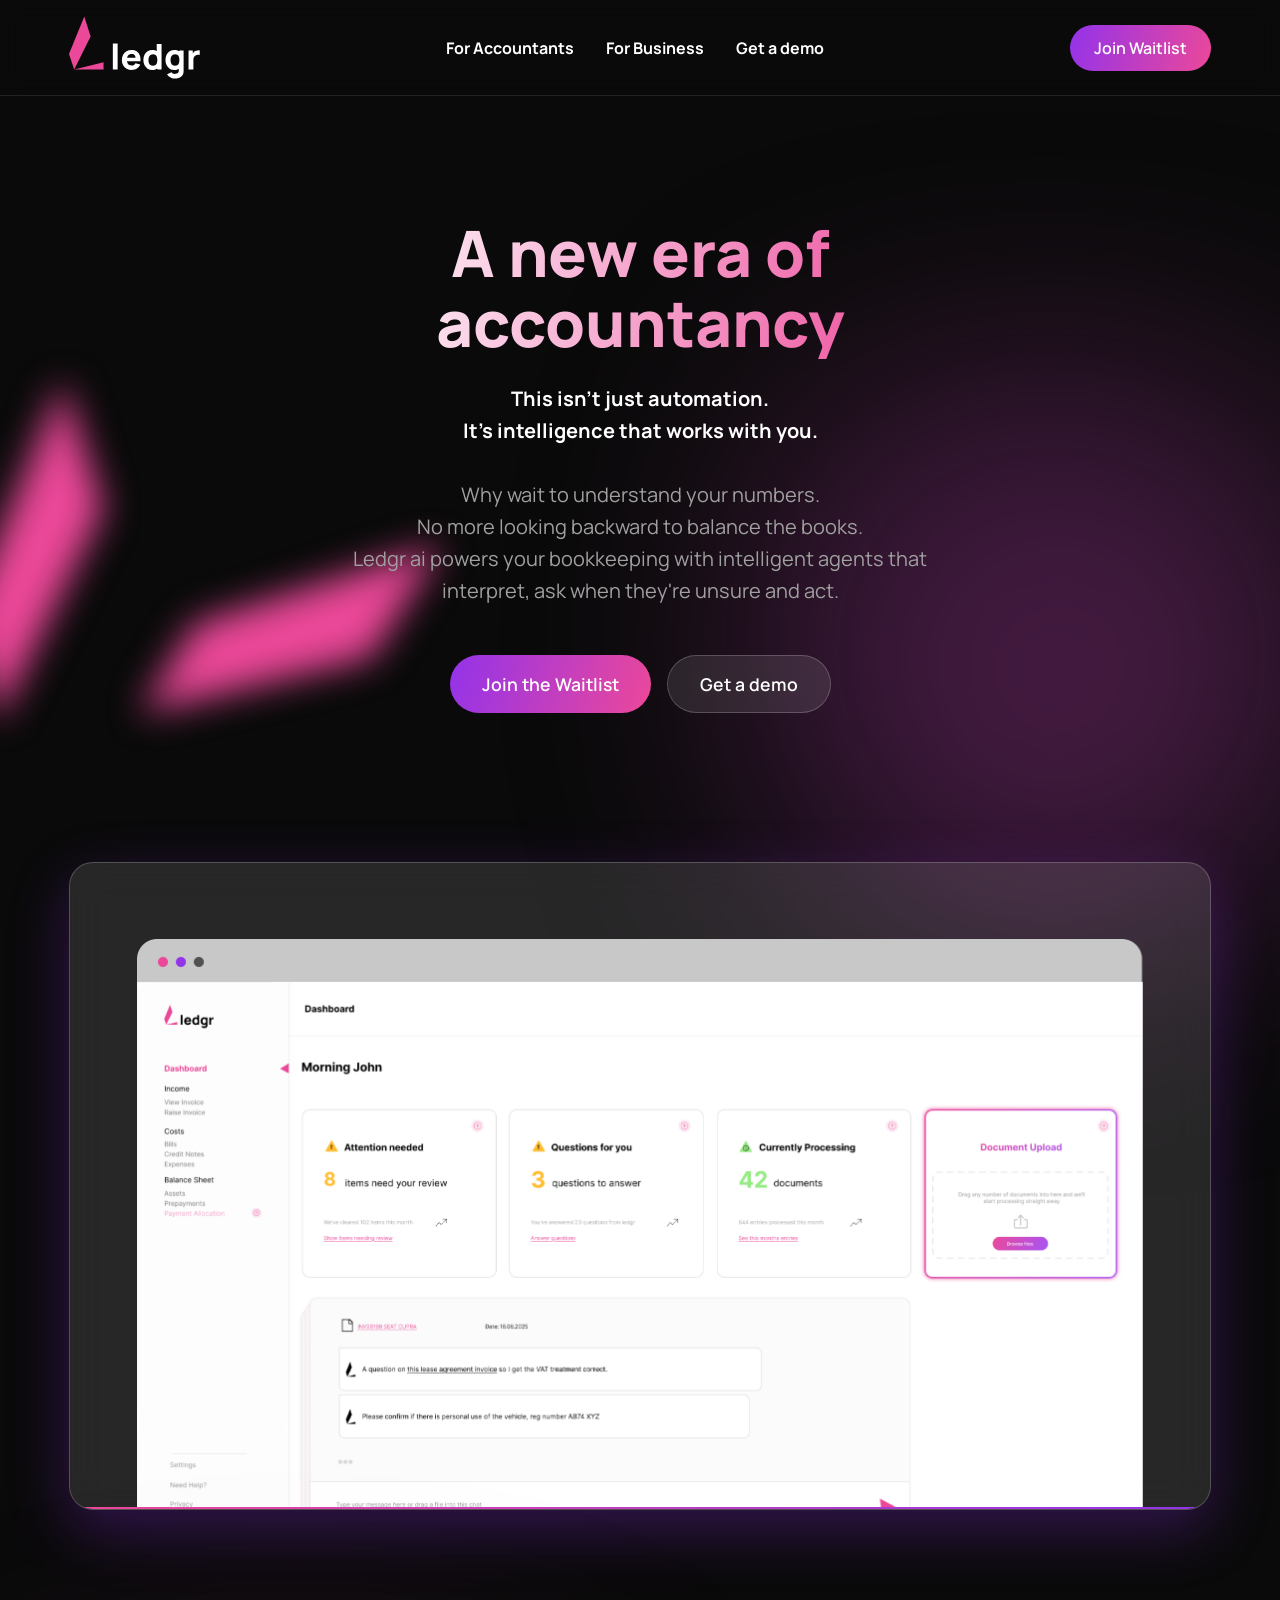
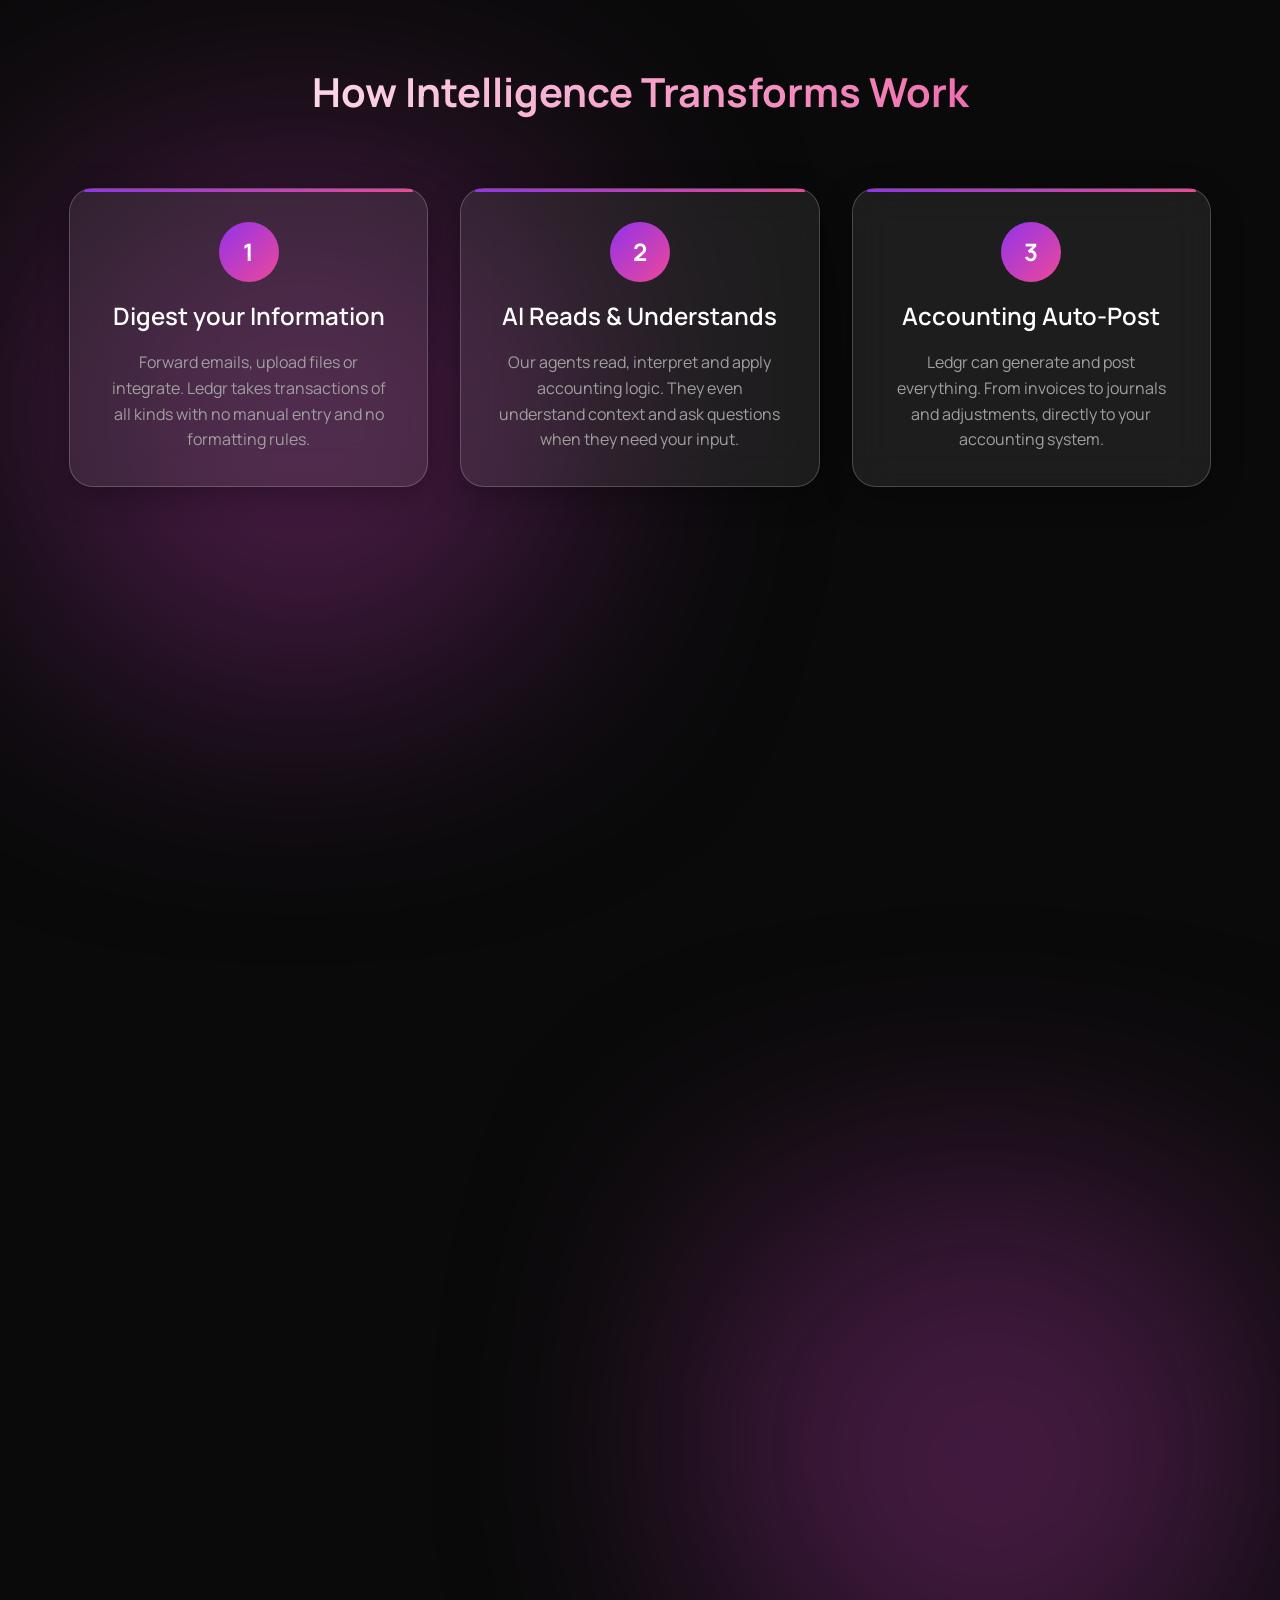
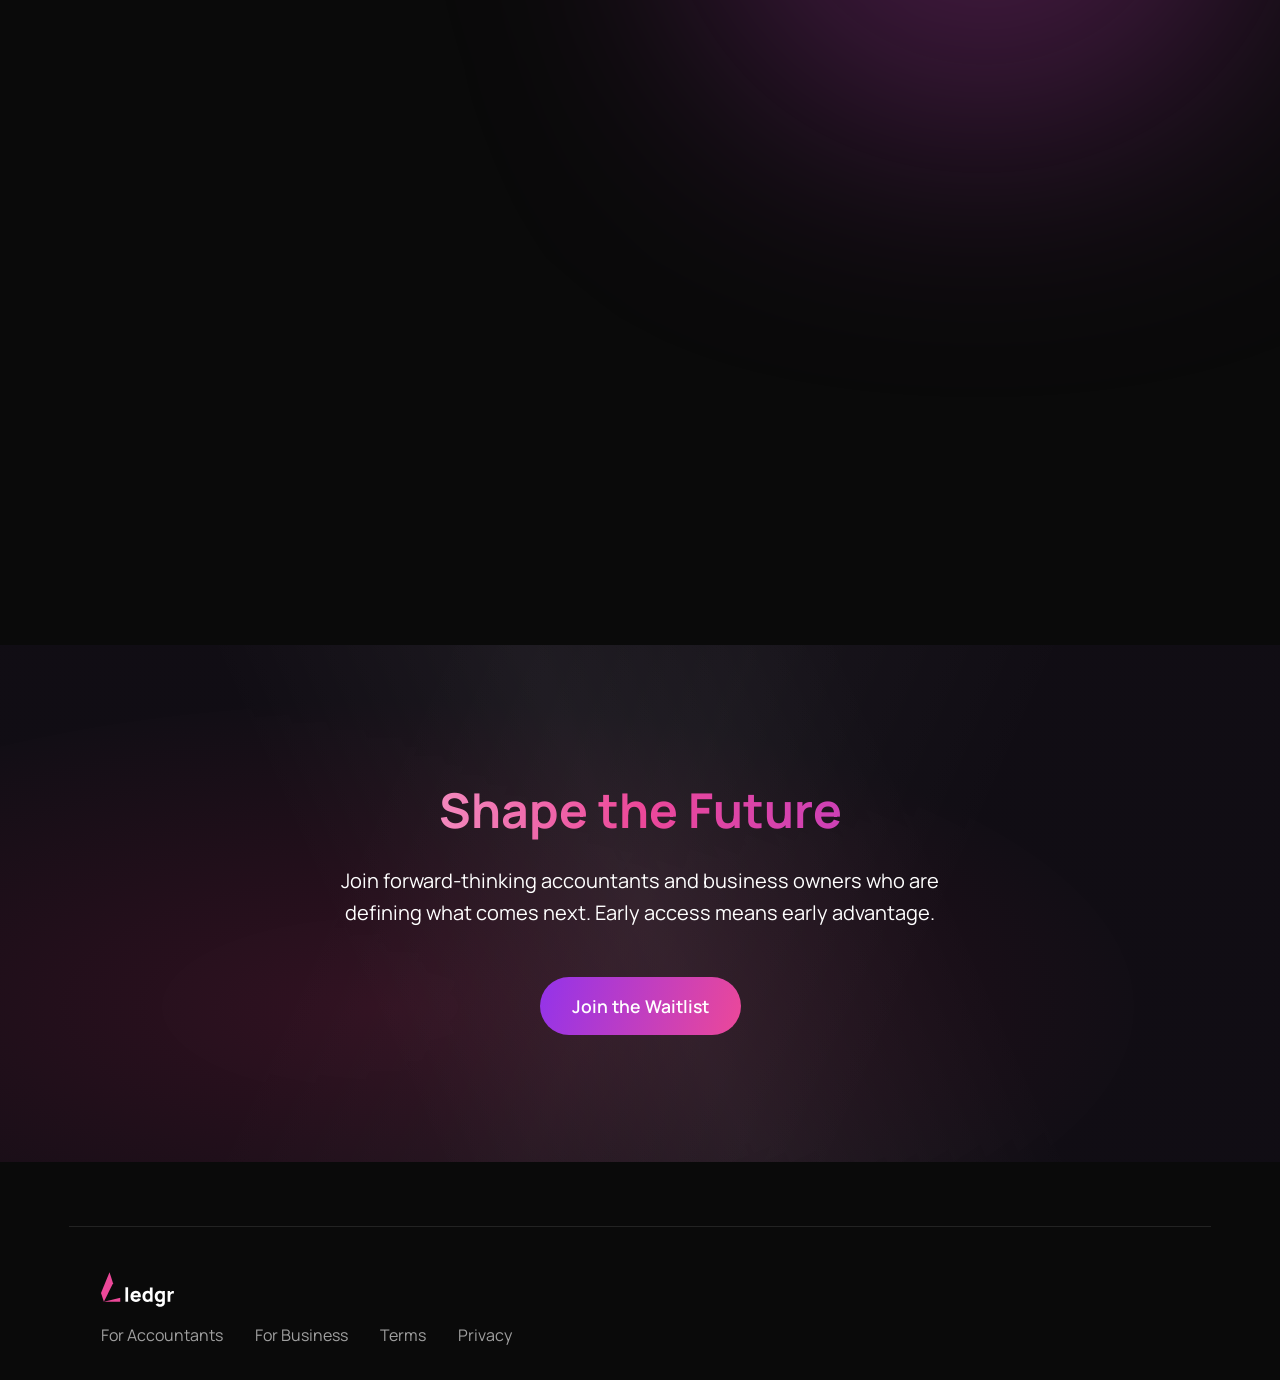
==== index.html @ b86c3c22 "Initial import of live site from /var/www/html" ====
<!DOCTYPE html>
<html lang="en-GB">
<head>
	<meta charset="utf-8">
	<meta name="viewport" content="width=device-width, initial-scale=1">
	<link rel="shortcut icon" href="./images/favicon.png" />

	<link rel="preconnect" href="https://fonts.googleapis.com">
	<link rel="preconnect" href="https://fonts.gstatic.com" crossorigin>
	<link href="https://fonts.googleapis.com/css2?family=Manrope:wght@200..800&display=swap" rel="stylesheet">
	<link rel="stylesheet" href="https://sibforms.com/forms/end-form/build/sib-styles.css">
	<link rel="stylesheet" href="./css/main.css?v=2" type="text/css" media="all" />

	<title>Ledgr - A new era of accountancy</title>
</head>
<body>

	<header id="site-header">
		<div class="container">
			<a href="/"><img src="./images/logo.svg" alt="ledgr logo" /></a>
			<nav>
				<ul>
					<li><a href="./for-accountants">For Accountants</a></li>
					<li><a href="./for-business">For Business</a></li>
					<li><a href="#get-a-demo" class="modal-link">Get a demo</a></li>
				</ul>
			</nav>
			<div class="header-right">
				<a href="#join-waiting-list" class="button modal-link"><span>Join Waitlist</span></a>
				<a href="#" class="button button-secondary toggle-nav"><span>Menu</span></a>
			</div>
		</div>
	</header>

	<div id="primary">

		<section class="page-block page-block-masthead">
			<span class="masthead-parallax-a"></span>
			<span class="masthead-parallax-b"></span>
			<div class="container">
				<article class="animate" data-animate="fadeInUp">
					<h1>A new era of accountancy</h1>
					<h2>This isn't just automation. <br/>It's intelligence that works with you.</h2>
					<p>Why wait to understand your numbers. <br/>No more looking backward to balance the books. <br/>Ledgr ai powers your bookkeeping with intelligent agents that interpret, ask when they're unsure and act.</p>
				</article>
				<div class="buttons">
					<a href="#join-waiting-list" class="button modal-link animate animated-delay-600" data-animate="fadeInUp"><span>Join the Waitlist</span></a>
					<a href="#get-a-demo" class="button button-secondary modal-link animate animated-delay-800" data-animate="fadeInUp"><span>Get a demo</span></a>
				</div>
			</div>
		</section>

		<section class="page-block page-block-video">
			<div class="container">
				<div class="video-holder">
					<img src="./images/video-demo-placholder.png" alt="Screenshot of ledgr dashboard" class="animate" data-animate="fadeInUp" />
				</div>
			</div>
		</section>

		<section class="page-block page-block-how-it-works">
			<div class="container">
				<h2 class="animate" data-animate="fadeInUp">How Intelligence Transforms Work</h2>
				<div class="how-it-works">
					<div class="how-it-works-card animate animated-delay-200" data-animate="fadeInUp">
						<span class="how-it-works-card-number">1</span>
						<h3>Digest your Information</h3>
						<p>Forward emails, upload files or integrate. Ledgr takes transactions of all kinds with no manual entry and no formatting rules.</p>
					</div>
					<div class="how-it-works-card animate animated-delay-400" data-animate="fadeInUp">
						<span class="how-it-works-card-number">2</span>
						<h3>AI Reads & Understands</h3>
						<p>Our agents read, interpret and apply accounting logic. They even understand context and ask questions when they need your input.</p>
					</div>
					<div class="how-it-works-card animate animated-delay-600" data-animate="fadeInUp">
						<span class="how-it-works-card-number">3</span>
						<h3>Accounting Auto-Post</h3>
						<p>Ledgr can generate and post everything. From invoices to journals and adjustments, directly to your accounting system.</p>
					</div>
				</div>
				<div class="buttons animate" data-animate="fadeInUp">
					<a href="#join-waiting-list" class="button modal-link"><span>Join the Waitlist</span></a>
				</div>
			</div>
		</section>

		<section class="page-block page-block-built-for">
			<div class="container">
				<h2 class="animate" data-animate="fadeInUp">Built for the Future of Finance</h2>
				<div class="built-for">
					<div class="built-for-card built-for-card-two-thirds animate animated-delay-200" data-animate="fadeInUp">
						<span class="built-for-card-icon">🧠</span>
						<h3>Intelligence On Tap</h3>
						<p>Ledgr’s specialist agents handle every step — from understanding documents and applying VAT to generating journals and posting the entries. Smart, coordinated, and always working in the background</p>
					</div>
					<div class="built-for-card built-for-card-third animate animated-delay-400" data-animate="fadeInUp">
						<span class="built-for-card-icon">⚡</span>
						<h3>Real-Time Processing</h3>
						<p>Transactions are interpreted, coded and posted within minutes, not hours or days.</p>
					</div>
					<div class="built-for-card built-for-card-third animate animated-delay-600" data-animate="fadeInUp">
						<span class="built-for-card-icon">🔒</span>
						<h3>Secure By Design</h3>
						<p>Enterprise-grade encryption, audit trails and secure infrastructure. Ledgr is built for trust.</p>
					</div>
					<div class="built-for-card built-for-card-two-thirds animate animated-delay-800" data-animate="fadeInUp">
						<span class="built-for-card-icon">🕹️</span>
						<h3>Stay In Control</h3>
						<p>Review, approve or override entries before or after they're posted. Ledgr handles the work but you make the calls. </p>
					</div>
					<div class="built-for-card built-for-card-half animate animated-delay-1000" data-animate="fadeInUp">
						<span class="built-for-card-icon">🎯</span>
						<h3>Designed to Add Value</h3>
						<p>Ledgr reduces effort, increases accuracy and scales your capacity so you can grow and deliver more without adding overhead.</p>
					</div>
					<div class="built-for-card built-for-card-half animate animated-delay-1200" data-animate="fadeInUp">
						<span class="built-for-card-icon">🚀</span>
						<h3>Scale Effortlessly</h3>
						<p>Handle 10 or 10,000. Ledgr scales with your workload so you don't have to add complexity or headcount.</p>
					</div>
				</div>
			</div>
		</section>

		<section class="page-block page-block-works-with">
			<div class="container">
				<div class="works-with-heading animate" data-animate="fadeInUp">
					<h2>Built To Work With Your Existing Tools</h2>
				</div>
				<div class="works-with">
					<img src="./images/works-with-logos/xero.png" alt="Xero" class="animate animated-delay-200" data-animate="fadeInUp" />
					<img src="./images/works-with-logos/qb.png" alt="QuickBooks" class="animate animated-delay-400" data-animate="fadeInUp" />
					<img src="./images/works-with-logos/iris.png" alt="Iris" class="animate animated-delay-600" data-animate="fadeInUp" />
					<img src="./images/works-with-logos/api.png" alt="api" class="animate animated-delay-800" data-animate="fadeInUp" />
					<img src="./images/works-with-logos/excel.png" alt="Excel" class="animate animated-delay-1000" data-animate="fadeInUp" />
				</div>
			</div>
		</section>

		<section class="page-block page-block-shape-the-future">
			<div class="container">
				<h2 class="animate" data-animate="fadeInUp">Shape the Future</h2>
				<p class="animate animated-delay-200" data-animate="fadeInUp">Join forward-thinking accountants and business owners who are defining what comes next. Early access means early advantage.</p>
				<div class="buttons animate animated-delay-400" data-animate="fadeInUp">
					<a href="#join-waiting-list" class="button modal-link"><span>Join the Waitlist</span></a>
				</div>
			</div>
		</section>

		<footer id="site-footer">
			<div class="container">
				<img src="./images/logo.svg" alt="ledgr logo" class="footer-logo" />
				<nav>
					<ul>
						<li><a href="./for-accountants">For Accountants</a></li>
						<li><a href="./for-business">For Business</a></li>
						<li><a href="./terms">Terms</a></li>
						<li><a href="./privacy">Privacy</a></li>
					</ul>
				</nav>
			</div>
		</footer>

	</div>

	<!-- Start of modal forms -->
	<div class="modal-back"></div>
	<div class="modal-window">
		<span class="modal-window-gradient"></span>
		<a href="#" class="close-modal-window-link close-modal-window">Close</a>
		<div class="modal-window-content">

			<div class="modal-form">
				<div class="modal-form-heading">
					<h5>Start your Ledgr journey today</h5>
					<p>Get your name on the list to be one of the first to try Ledgr.ai</p>
				</div>

				<div class="sib-form">
				    <div id="sib-form-container" class="sib-form-container">
				        <div
				            id="error-message"
				            class="sib-form-message-panel"
				        >
				            <div class="sib-form-message-panel__text sib-form-message-panel__text--center">
				                <svg viewBox="0 0 512 512" class="sib-icon sib-notification__icon">
				                    <path
				                        d="M256 40c118.621 0 216 96.075 216 216 0 119.291-96.61 216-216 216-119.244 0-216-96.562-216-216 0-119.203 96.602-216 216-216m0-32C119.043 8 8 119.083 8 256c0 136.997 111.043 248 248 248s248-111.003 248-248C504 119.083 392.957 8 256 8zm-11.49 120h22.979c6.823 0 12.274 5.682 11.99 12.5l-7 168c-.268 6.428-5.556 11.5-11.99 11.5h-8.979c-6.433 0-11.722-5.073-11.99-11.5l-7-168c-.283-6.818 5.167-12.5 11.99-12.5zM256 340c-15.464 0-28 12.536-28 28s12.536 28 28 28 28-12.536 28-28-12.536-28-28-28z"
				                    />
				                </svg>
				                <span class="sib-form-message-panel__inner-text"> Your data could not be saved. Please try again. </span>
				            </div>
				        </div>
				        <div></div>
				        <div
				            id="success-message"
				            class="sib-form-message-panel"
				            
				        >
				        	<div class="modal-form-success">
								<h5>Check your inbox!</h5>
								<p>Thanks for your interest in Legdr!<br/>Keep an eye on your inbox!</p>
								<div class="buttons">
									<a href="/" class="button close-modal-window-link"><span>Back to site</span></a>
								</div>
							</div>
				        	<span class="sib-form-message-panel__inner-text" style="position: absolute; left: -9999px;">
				        	</span>
				        </div>
				        <div></div>
				        <div
				            id="sib-container"
				            class="sib-container--large sib-container--vertical"
				            
				        >
				            <form
				                id="sib-form"
				                method="POST"
				                action="https://a8857b0c.sibforms.com/serve/[base64]"
				                data-type="subscription"
				            >
				                <div>
				                    <div class="sib-checkbox-group sib-form-block">
				                        <div class="form__entry entry_mcq">
				                            <div class="form__label-row">
				                                <div class="modal-form-checkboxes">
				                                    <div class="entry__choice">
				                                        <label class="checkbox__label">
				                                            <input type="checkbox" class="input_replaced" name="PROSPECT_REQUEST[]" data-value="get a demo" value="get a demo" data-required="true" />
				                                            <span class="checkbox checkbox_tick_positive"></span>
				                                            <span>Request a demo</span>
				                                        </label>
				                                    </div>
				                                    <div class="entry__choice">
				                                        <label class="checkbox__label">
				                                            <input type="checkbox" class="input_replaced" name="PROSPECT_REQUEST[]" data-value="join the waiting list" value="join the waiting list" data-required="true" />
				                                            <span class="checkbox checkbox_tick_positive"></span>
				                                            <span>Add me to the waiting list</span>
				                                        </label>
				                                    </div>
				                                </div>
				                            </div>
				                            <label
				                                class="entry__error entry__error--primary"
				                            >
				                            </label>
				                        </div>
				                    </div>
				                </div>
				                <div>
				                    <div class="modal-form-field sib-input sib-form-block">
				                        <div class="form__entry entry_block">
				                            <div class="form__label-row">
				                                <label
				                                    class="entry__label"
				                                    for="FIRSTNAME"
				                                    data-required="*"
				                                >
				                                    First name
				                                </label>
				                                <div class="entry__field"><input class="input" maxlength="200" type="text" id="FIRSTNAME" name="FIRSTNAME" autocomplete="off" placeholder="" data-required="true" required /></div>
				                            </div>
				                            <label
				                                class="entry__error entry__error--primary"
				                            >
				                            </label>
				                        </div>
				                    </div>
				                </div>
				                <div>
				                    <div class="modal-form-field sib-input sib-form-block">
				                        <div class="form__entry entry_block">
				                            <div class="form__label-row">
				                                <label
				                                    class="entry__label"
				                                    for="LASTNAME"
				                                    data-required="*"
				                                >
				                                    Last name
				                                </label>
				                                <div class="entry__field"><input class="input" maxlength="200" type="text" id="LASTNAME" name="LASTNAME" autocomplete="off" placeholder="" data-required="true" required /></div>
				                            </div>
				                            <label
				                                class="entry__error entry__error--primary"
				                            >
				                            </label>
				                        </div>
				                    </div>
				                </div>
				                <div>
				                    <div class="modal-form-field sib-input sib-form-block">
				                        <div class="form__entry entry_block">
				                            <div class="form__label-row">
				                                <label
				                                    class="entry__label"
				                                    for="COMPANY"
				                                    data-required="*"
				                                >
				                                    Company
				                                </label>
				                                <div class="entry__field"><input class="input" maxlength="200" type="text" id="COMPANY" name="COMPANY" autocomplete="off" placeholder="" data-required="true" required /></div>
				                            </div>
				                            <label
				                                class="entry__error entry__error--primary"
				                            >
				                            </label>
				                        </div>
				                    </div>
				                </div>
				                <div>
				                    <div class="modal-form-field sib-input sib-form-block">
				                        <div class="form__entry entry_block">
				                            <div class="form__label-row">
				                                <label class="entry__label" for="EMAIL" data-required="*">
				                                    Email
				                                </label>
				                                <div class="entry__field"><input class="input" type="text" id="EMAIL" name="EMAIL" autocomplete="off" placeholder="" data-required="true" required /></div>
				                            </div>
				                            <label
				                                class="entry__error entry__error--primary"
				                            >
				                            </label>
				                        </div>
				                    </div>
				                </div>
				                <div>
				                    <div class="sib-form-block">
				                        <button
				                            class="sib-form-block__button sib-form-block__button-with-loader button"
				                            form="sib-form"
				                            type="submit"
				                        >
				                            <svg class="icon clickable__icon progress-indicator__icon sib-hide-loader-icon" viewBox="0 0 512 512">
				                                <path
				                                    d="M460.116 373.846l-20.823-12.022c-5.541-3.199-7.54-10.159-4.663-15.874 30.137-59.886 28.343-131.652-5.386-189.946-33.641-58.394-94.896-95.833-161.827-99.676C261.028 55.961 256 50.751 256 44.352V20.309c0-6.904 5.808-12.337 12.703-11.982 83.556 4.306 160.163 50.864 202.11 123.677 42.063 72.696 44.079 162.316 6.031 236.832-3.14 6.148-10.75 8.461-16.728 5.01z"
				                                />
				                            </svg>
				                            Submit
				                        </button>
				                    </div>
				                </div>
				                <input type="text" name="email_address_check" value="" class="input--hidden" /> <input type="hidden" name="locale" value="en" />
				            </form>
				        </div>
				    </div>
				</div>





			

		</div>
	</div>
	<!-- End of modal forms -->

<script>
    window.REQUIRED_CODE_ERROR_MESSAGE = "Please choose a country code";
    window.LOCALE = "en";
    window.EMAIL_INVALID_MESSAGE = window.SMS_INVALID_MESSAGE = "The information provided is invalid. Please review the field format and try again.";
    window.REQUIRED_ERROR_MESSAGE = "This field cannot be left blank. ";
    window.GENERIC_INVALID_MESSAGE = "The information provided is invalid. Please review the field format and try again.";
    window.translation = { common: { selectedList: "{quantity} list selected", selectedLists: "{quantity} lists selected", selectedOption: "{quantity} selected", selectedOptions: "{quantity} selected" } };
    var AUTOHIDE = Boolean(0);
</script>
<script defer src="https://sibforms.com/forms/end-form/build/main.js"></script>


	<script type="text/javascript" src="./js/jquery.js"></script>
	<script type="text/javascript" src="./js/script.js?v=1"></script>

</body>
</html>
---- css/main.css ----
html, body, div, span, applet, object, iframe, h1, h2, h3, h4, h5, h6, p, blockquote, pre, a, abbr, acronym, address, big, cite, code, del, dfn, font, img, ins, kbd, q, s, samp, small, strike, tt, var, dl, dt, dd, ol, ul, li, fieldset, form, label, legend, table, caption, tbody, tfoot, thead, tr, th, td {
  margin: 0;
  padding: 0;
  border: 0;
  outline: 0;
  font-weight: inherit;
  font-style: inherit;
  font-size: 100%;
  font-family: inherit;
  vertical-align: baseline;
}

:focus {
  outline: 0;
}

body {
  line-height: 1;
  color: black;
  background: white;
}

ol, ul {
  list-style: none;
}

table {
  border-collapse: separate;
  border-spacing: 0;
}

caption, th, td {
  text-align: left;
  font-weight: normal;
}

blockquote:before, blockquote:after, q:before, q:after {
  content: "";
}

blockquote, q {
  quotes: "" "";
}

div, nav, header, footer, aside, section {
  display: block;
}

/* Animate.css at top, added CSS at bottom */
/*!
 * animate.css -https://daneden.github.io/animate.css/
 * Version - 3.7.2
 * Licensed under the MIT license - http://opensource.org/licenses/MIT
 *
 * Copyright (c) 2019 Daniel Eden
 */
/*!
 * animate.css -http://daneden.me/animate
 * Version - 3.6.0
 * Licensed under the MIT license - http://opensource.org/licenses/MIT
 *
 * Copyright (c) 2018 Daniel Eden
 */
.animated {
  -webkit-animation-duration: 1.5s;
  animation-duration: 1.5s;
  -webkit-animation-fill-mode: both;
  animation-fill-mode: both;
}

.animated.infinite {
  -webkit-animation-iteration-count: infinite;
  animation-iteration-count: infinite;
}

@-webkit-keyframes bounce {
  from, 20%, 53%, 80%, to {
    -webkit-animation-timing-function: cubic-bezier(0.215, 0.61, 0.355, 1);
    animation-timing-function: cubic-bezier(0.215, 0.61, 0.355, 1);
    -webkit-transform: translate3d(0, 0, 0);
    transform: translate3d(0, 0, 0);
  }
  40%, 43% {
    -webkit-animation-timing-function: cubic-bezier(0.755, 0.05, 0.855, 0.06);
    animation-timing-function: cubic-bezier(0.755, 0.05, 0.855, 0.06);
    -webkit-transform: translate3d(0, -30px, 0);
    transform: translate3d(0, -30px, 0);
  }
  70% {
    -webkit-animation-timing-function: cubic-bezier(0.755, 0.05, 0.855, 0.06);
    animation-timing-function: cubic-bezier(0.755, 0.05, 0.855, 0.06);
    -webkit-transform: translate3d(0, -15px, 0);
    transform: translate3d(0, -15px, 0);
  }
  90% {
    -webkit-transform: translate3d(0, -4px, 0);
    transform: translate3d(0, -4px, 0);
  }
}
@keyframes bounce {
  from, 20%, 53%, 80%, to {
    -webkit-animation-timing-function: cubic-bezier(0.215, 0.61, 0.355, 1);
    animation-timing-function: cubic-bezier(0.215, 0.61, 0.355, 1);
    -webkit-transform: translate3d(0, 0, 0);
    transform: translate3d(0, 0, 0);
  }
  40%, 43% {
    -webkit-animation-timing-function: cubic-bezier(0.755, 0.05, 0.855, 0.06);
    animation-timing-function: cubic-bezier(0.755, 0.05, 0.855, 0.06);
    -webkit-transform: translate3d(0, -30px, 0);
    transform: translate3d(0, -30px, 0);
  }
  70% {
    -webkit-animation-timing-function: cubic-bezier(0.755, 0.05, 0.855, 0.06);
    animation-timing-function: cubic-bezier(0.755, 0.05, 0.855, 0.06);
    -webkit-transform: translate3d(0, -15px, 0);
    transform: translate3d(0, -15px, 0);
  }
  90% {
    -webkit-transform: translate3d(0, -4px, 0);
    transform: translate3d(0, -4px, 0);
  }
}
.bounce {
  -webkit-animation-name: bounce;
  animation-name: bounce;
  -webkit-transform-origin: center bottom;
  transform-origin: center bottom;
}

@-webkit-keyframes flash {
  from, 50%, to {
    opacity: 1;
  }
  25%, 75% {
    opacity: 0;
  }
}
@keyframes flash {
  from, 50%, to {
    opacity: 1;
  }
  25%, 75% {
    opacity: 0;
  }
}
.flash {
  -webkit-animation-name: flash;
  animation-name: flash;
}

/* originally authored by Nick Pettit - https://github.com/nickpettit/glide */
@-webkit-keyframes pulse {
  from {
    -webkit-transform: scale3d(1, 1, 1);
    transform: scale3d(1, 1, 1);
  }
  50% {
    -webkit-transform: scale3d(1.05, 1.05, 1.05);
    transform: scale3d(1.05, 1.05, 1.05);
  }
  to {
    -webkit-transform: scale3d(1, 1, 1);
    transform: scale3d(1, 1, 1);
  }
}
@keyframes pulse {
  from {
    -webkit-transform: scale3d(1, 1, 1);
    transform: scale3d(1, 1, 1);
  }
  50% {
    -webkit-transform: scale3d(1.05, 1.05, 1.05);
    transform: scale3d(1.05, 1.05, 1.05);
  }
  to {
    -webkit-transform: scale3d(1, 1, 1);
    transform: scale3d(1, 1, 1);
  }
}
.pulse {
  -webkit-animation-name: pulse;
  animation-name: pulse;
}

@-webkit-keyframes rubberBand {
  from {
    -webkit-transform: scale3d(1, 1, 1);
    transform: scale3d(1, 1, 1);
  }
  30% {
    -webkit-transform: scale3d(1.25, 0.75, 1);
    transform: scale3d(1.25, 0.75, 1);
  }
  40% {
    -webkit-transform: scale3d(0.75, 1.25, 1);
    transform: scale3d(0.75, 1.25, 1);
  }
  50% {
    -webkit-transform: scale3d(1.15, 0.85, 1);
    transform: scale3d(1.15, 0.85, 1);
  }
  65% {
    -webkit-transform: scale3d(0.95, 1.05, 1);
    transform: scale3d(0.95, 1.05, 1);
  }
  75% {
    -webkit-transform: scale3d(1.05, 0.95, 1);
    transform: scale3d(1.05, 0.95, 1);
  }
  to {
    -webkit-transform: scale3d(1, 1, 1);
    transform: scale3d(1, 1, 1);
  }
}
@keyframes rubberBand {
  from {
    -webkit-transform: scale3d(1, 1, 1);
    transform: scale3d(1, 1, 1);
  }
  30% {
    -webkit-transform: scale3d(1.25, 0.75, 1);
    transform: scale3d(1.25, 0.75, 1);
  }
  40% {
    -webkit-transform: scale3d(0.75, 1.25, 1);
    transform: scale3d(0.75, 1.25, 1);
  }
  50% {
    -webkit-transform: scale3d(1.15, 0.85, 1);
    transform: scale3d(1.15, 0.85, 1);
  }
  65% {
    -webkit-transform: scale3d(0.95, 1.05, 1);
    transform: scale3d(0.95, 1.05, 1);
  }
  75% {
    -webkit-transform: scale3d(1.05, 0.95, 1);
    transform: scale3d(1.05, 0.95, 1);
  }
  to {
    -webkit-transform: scale3d(1, 1, 1);
    transform: scale3d(1, 1, 1);
  }
}
.rubberBand {
  -webkit-animation-name: rubberBand;
  animation-name: rubberBand;
}

@-webkit-keyframes shake {
  from, to {
    -webkit-transform: translate3d(0, 0, 0);
    transform: translate3d(0, 0, 0);
  }
  10%, 30%, 50%, 70%, 90% {
    -webkit-transform: translate3d(-10px, 0, 0);
    transform: translate3d(-10px, 0, 0);
  }
  20%, 40%, 60%, 80% {
    -webkit-transform: translate3d(10px, 0, 0);
    transform: translate3d(10px, 0, 0);
  }
}
@keyframes shake {
  from, to {
    -webkit-transform: translate3d(0, 0, 0);
    transform: translate3d(0, 0, 0);
  }
  10%, 30%, 50%, 70%, 90% {
    -webkit-transform: translate3d(-10px, 0, 0);
    transform: translate3d(-10px, 0, 0);
  }
  20%, 40%, 60%, 80% {
    -webkit-transform: translate3d(10px, 0, 0);
    transform: translate3d(10px, 0, 0);
  }
}
.shake {
  -webkit-animation-name: shake;
  animation-name: shake;
}

@-webkit-keyframes headShake {
  0% {
    -webkit-transform: translateX(0);
    transform: translateX(0);
  }
  6.5% {
    -webkit-transform: translateX(-6px) rotateY(-9deg);
    transform: translateX(-6px) rotateY(-9deg);
  }
  18.5% {
    -webkit-transform: translateX(5px) rotateY(7deg);
    transform: translateX(5px) rotateY(7deg);
  }
  31.5% {
    -webkit-transform: translateX(-3px) rotateY(-5deg);
    transform: translateX(-3px) rotateY(-5deg);
  }
  43.5% {
    -webkit-transform: translateX(2px) rotateY(3deg);
    transform: translateX(2px) rotateY(3deg);
  }
  50% {
    -webkit-transform: translateX(0);
    transform: translateX(0);
  }
}
@keyframes headShake {
  0% {
    -webkit-transform: translateX(0);
    transform: translateX(0);
  }
  6.5% {
    -webkit-transform: translateX(-6px) rotateY(-9deg);
    transform: translateX(-6px) rotateY(-9deg);
  }
  18.5% {
    -webkit-transform: translateX(5px) rotateY(7deg);
    transform: translateX(5px) rotateY(7deg);
  }
  31.5% {
    -webkit-transform: translateX(-3px) rotateY(-5deg);
    transform: translateX(-3px) rotateY(-5deg);
  }
  43.5% {
    -webkit-transform: translateX(2px) rotateY(3deg);
    transform: translateX(2px) rotateY(3deg);
  }
  50% {
    -webkit-transform: translateX(0);
    transform: translateX(0);
  }
}
.headShake {
  -webkit-animation-timing-function: ease-in-out;
  animation-timing-function: ease-in-out;
  -webkit-animation-name: headShake;
  animation-name: headShake;
}

@-webkit-keyframes swing {
  20% {
    -webkit-transform: rotate3d(0, 0, 1, 15deg);
    transform: rotate3d(0, 0, 1, 15deg);
  }
  40% {
    -webkit-transform: rotate3d(0, 0, 1, -10deg);
    transform: rotate3d(0, 0, 1, -10deg);
  }
  60% {
    -webkit-transform: rotate3d(0, 0, 1, 5deg);
    transform: rotate3d(0, 0, 1, 5deg);
  }
  80% {
    -webkit-transform: rotate3d(0, 0, 1, -5deg);
    transform: rotate3d(0, 0, 1, -5deg);
  }
  to {
    -webkit-transform: rotate3d(0, 0, 1, 0deg);
    transform: rotate3d(0, 0, 1, 0deg);
  }
}
@keyframes swing {
  20% {
    -webkit-transform: rotate3d(0, 0, 1, 15deg);
    transform: rotate3d(0, 0, 1, 15deg);
  }
  40% {
    -webkit-transform: rotate3d(0, 0, 1, -10deg);
    transform: rotate3d(0, 0, 1, -10deg);
  }
  60% {
    -webkit-transform: rotate3d(0, 0, 1, 5deg);
    transform: rotate3d(0, 0, 1, 5deg);
  }
  80% {
    -webkit-transform: rotate3d(0, 0, 1, -5deg);
    transform: rotate3d(0, 0, 1, -5deg);
  }
  to {
    -webkit-transform: rotate3d(0, 0, 1, 0deg);
    transform: rotate3d(0, 0, 1, 0deg);
  }
}
.swing {
  -webkit-transform-origin: top center;
  transform-origin: top center;
  -webkit-animation-name: swing;
  animation-name: swing;
}

@-webkit-keyframes tada {
  from {
    -webkit-transform: scale3d(1, 1, 1);
    transform: scale3d(1, 1, 1);
  }
  10%, 20% {
    -webkit-transform: scale3d(0.9, 0.9, 0.9) rotate3d(0, 0, 1, -3deg);
    transform: scale3d(0.9, 0.9, 0.9) rotate3d(0, 0, 1, -3deg);
  }
  30%, 50%, 70%, 90% {
    -webkit-transform: scale3d(1.1, 1.1, 1.1) rotate3d(0, 0, 1, 3deg);
    transform: scale3d(1.1, 1.1, 1.1) rotate3d(0, 0, 1, 3deg);
  }
  40%, 60%, 80% {
    -webkit-transform: scale3d(1.1, 1.1, 1.1) rotate3d(0, 0, 1, -3deg);
    transform: scale3d(1.1, 1.1, 1.1) rotate3d(0, 0, 1, -3deg);
  }
  to {
    -webkit-transform: scale3d(1, 1, 1);
    transform: scale3d(1, 1, 1);
  }
}
@keyframes tada {
  from {
    -webkit-transform: scale3d(1, 1, 1);
    transform: scale3d(1, 1, 1);
  }
  10%, 20% {
    -webkit-transform: scale3d(0.9, 0.9, 0.9) rotate3d(0, 0, 1, -3deg);
    transform: scale3d(0.9, 0.9, 0.9) rotate3d(0, 0, 1, -3deg);
  }
  30%, 50%, 70%, 90% {
    -webkit-transform: scale3d(1.1, 1.1, 1.1) rotate3d(0, 0, 1, 3deg);
    transform: scale3d(1.1, 1.1, 1.1) rotate3d(0, 0, 1, 3deg);
  }
  40%, 60%, 80% {
    -webkit-transform: scale3d(1.1, 1.1, 1.1) rotate3d(0, 0, 1, -3deg);
    transform: scale3d(1.1, 1.1, 1.1) rotate3d(0, 0, 1, -3deg);
  }
  to {
    -webkit-transform: scale3d(1, 1, 1);
    transform: scale3d(1, 1, 1);
  }
}
.tada {
  -webkit-animation-name: tada;
  animation-name: tada;
}

/* originally authored by Nick Pettit - https://github.com/nickpettit/glide */
@-webkit-keyframes wobble {
  from {
    -webkit-transform: translate3d(0, 0, 0);
    transform: translate3d(0, 0, 0);
  }
  15% {
    -webkit-transform: translate3d(-25%, 0, 0) rotate3d(0, 0, 1, -5deg);
    transform: translate3d(-25%, 0, 0) rotate3d(0, 0, 1, -5deg);
  }
  30% {
    -webkit-transform: translate3d(20%, 0, 0) rotate3d(0, 0, 1, 3deg);
    transform: translate3d(20%, 0, 0) rotate3d(0, 0, 1, 3deg);
  }
  45% {
    -webkit-transform: translate3d(-15%, 0, 0) rotate3d(0, 0, 1, -3deg);
    transform: translate3d(-15%, 0, 0) rotate3d(0, 0, 1, -3deg);
  }
  60% {
    -webkit-transform: translate3d(10%, 0, 0) rotate3d(0, 0, 1, 2deg);
    transform: translate3d(10%, 0, 0) rotate3d(0, 0, 1, 2deg);
  }
  75% {
    -webkit-transform: translate3d(-5%, 0, 0) rotate3d(0, 0, 1, -1deg);
    transform: translate3d(-5%, 0, 0) rotate3d(0, 0, 1, -1deg);
  }
  to {
    -webkit-transform: translate3d(0, 0, 0);
    transform: translate3d(0, 0, 0);
  }
}
@keyframes wobble {
  from {
    -webkit-transform: translate3d(0, 0, 0);
    transform: translate3d(0, 0, 0);
  }
  15% {
    -webkit-transform: translate3d(-25%, 0, 0) rotate3d(0, 0, 1, -5deg);
    transform: translate3d(-25%, 0, 0) rotate3d(0, 0, 1, -5deg);
  }
  30% {
    -webkit-transform: translate3d(20%, 0, 0) rotate3d(0, 0, 1, 3deg);
    transform: translate3d(20%, 0, 0) rotate3d(0, 0, 1, 3deg);
  }
  45% {
    -webkit-transform: translate3d(-15%, 0, 0) rotate3d(0, 0, 1, -3deg);
    transform: translate3d(-15%, 0, 0) rotate3d(0, 0, 1, -3deg);
  }
  60% {
    -webkit-transform: translate3d(10%, 0, 0) rotate3d(0, 0, 1, 2deg);
    transform: translate3d(10%, 0, 0) rotate3d(0, 0, 1, 2deg);
  }
  75% {
    -webkit-transform: translate3d(-5%, 0, 0) rotate3d(0, 0, 1, -1deg);
    transform: translate3d(-5%, 0, 0) rotate3d(0, 0, 1, -1deg);
  }
  to {
    -webkit-transform: translate3d(0, 0, 0);
    transform: translate3d(0, 0, 0);
  }
}
.wobble {
  -webkit-animation-name: wobble;
  animation-name: wobble;
}

@-webkit-keyframes jello {
  from, 11.1%, to {
    -webkit-transform: translate3d(0, 0, 0);
    transform: translate3d(0, 0, 0);
  }
  22.2% {
    -webkit-transform: skewX(-12.5deg) skewY(-12.5deg);
    transform: skewX(-12.5deg) skewY(-12.5deg);
  }
  33.3% {
    -webkit-transform: skewX(6.25deg) skewY(6.25deg);
    transform: skewX(6.25deg) skewY(6.25deg);
  }
  44.4% {
    -webkit-transform: skewX(-3.125deg) skewY(-3.125deg);
    transform: skewX(-3.125deg) skewY(-3.125deg);
  }
  55.5% {
    -webkit-transform: skewX(1.5625deg) skewY(1.5625deg);
    transform: skewX(1.5625deg) skewY(1.5625deg);
  }
  66.6% {
    -webkit-transform: skewX(-0.78125deg) skewY(-0.78125deg);
    transform: skewX(-0.78125deg) skewY(-0.78125deg);
  }
  77.7% {
    -webkit-transform: skewX(0.390625deg) skewY(0.390625deg);
    transform: skewX(0.390625deg) skewY(0.390625deg);
  }
  88.8% {
    -webkit-transform: skewX(-0.1953125deg) skewY(-0.1953125deg);
    transform: skewX(-0.1953125deg) skewY(-0.1953125deg);
  }
}
@keyframes jello {
  from, 11.1%, to {
    -webkit-transform: translate3d(0, 0, 0);
    transform: translate3d(0, 0, 0);
  }
  22.2% {
    -webkit-transform: skewX(-12.5deg) skewY(-12.5deg);
    transform: skewX(-12.5deg) skewY(-12.5deg);
  }
  33.3% {
    -webkit-transform: skewX(6.25deg) skewY(6.25deg);
    transform: skewX(6.25deg) skewY(6.25deg);
  }
  44.4% {
    -webkit-transform: skewX(-3.125deg) skewY(-3.125deg);
    transform: skewX(-3.125deg) skewY(-3.125deg);
  }
  55.5% {
    -webkit-transform: skewX(1.5625deg) skewY(1.5625deg);
    transform: skewX(1.5625deg) skewY(1.5625deg);
  }
  66.6% {
    -webkit-transform: skewX(-0.78125deg) skewY(-0.78125deg);
    transform: skewX(-0.78125deg) skewY(-0.78125deg);
  }
  77.7% {
    -webkit-transform: skewX(0.390625deg) skewY(0.390625deg);
    transform: skewX(0.390625deg) skewY(0.390625deg);
  }
  88.8% {
    -webkit-transform: skewX(-0.1953125deg) skewY(-0.1953125deg);
    transform: skewX(-0.1953125deg) skewY(-0.1953125deg);
  }
}
.jello {
  -webkit-animation-name: jello;
  animation-name: jello;
  -webkit-transform-origin: center;
  transform-origin: center;
}

@-webkit-keyframes bounceIn {
  from, 20%, 40%, 60%, 80%, to {
    -webkit-animation-timing-function: cubic-bezier(0.215, 0.61, 0.355, 1);
    animation-timing-function: cubic-bezier(0.215, 0.61, 0.355, 1);
  }
  0% {
    opacity: 0;
    -webkit-transform: scale3d(0.3, 0.3, 0.3);
    transform: scale3d(0.3, 0.3, 0.3);
  }
  20% {
    -webkit-transform: scale3d(1.1, 1.1, 1.1);
    transform: scale3d(1.1, 1.1, 1.1);
  }
  40% {
    -webkit-transform: scale3d(0.9, 0.9, 0.9);
    transform: scale3d(0.9, 0.9, 0.9);
  }
  60% {
    opacity: 1;
    -webkit-transform: scale3d(1.03, 1.03, 1.03);
    transform: scale3d(1.03, 1.03, 1.03);
  }
  80% {
    -webkit-transform: scale3d(0.97, 0.97, 0.97);
    transform: scale3d(0.97, 0.97, 0.97);
  }
  to {
    opacity: 1;
    -webkit-transform: scale3d(1, 1, 1);
    transform: scale3d(1, 1, 1);
  }
}
@keyframes bounceIn {
  from, 20%, 40%, 60%, 80%, to {
    -webkit-animation-timing-function: cubic-bezier(0.215, 0.61, 0.355, 1);
    animation-timing-function: cubic-bezier(0.215, 0.61, 0.355, 1);
  }
  0% {
    opacity: 0;
    -webkit-transform: scale3d(0.3, 0.3, 0.3);
    transform: scale3d(0.3, 0.3, 0.3);
  }
  20% {
    -webkit-transform: scale3d(1.1, 1.1, 1.1);
    transform: scale3d(1.1, 1.1, 1.1);
  }
  40% {
    -webkit-transform: scale3d(0.9, 0.9, 0.9);
    transform: scale3d(0.9, 0.9, 0.9);
  }
  60% {
    opacity: 1;
    -webkit-transform: scale3d(1.03, 1.03, 1.03);
    transform: scale3d(1.03, 1.03, 1.03);
  }
  80% {
    -webkit-transform: scale3d(0.97, 0.97, 0.97);
    transform: scale3d(0.97, 0.97, 0.97);
  }
  to {
    opacity: 1;
    -webkit-transform: scale3d(1, 1, 1);
    transform: scale3d(1, 1, 1);
  }
}
.bounceIn {
  -webkit-animation-duration: 0.75s;
  animation-duration: 0.75s;
  -webkit-animation-name: bounceIn;
  animation-name: bounceIn;
}

@-webkit-keyframes bounceInDown {
  from, 60%, 75%, 90%, to {
    -webkit-animation-timing-function: cubic-bezier(0.215, 0.61, 0.355, 1);
    animation-timing-function: cubic-bezier(0.215, 0.61, 0.355, 1);
  }
  0% {
    opacity: 0;
    -webkit-transform: translate3d(0, -3000px, 0);
    transform: translate3d(0, -3000px, 0);
  }
  60% {
    opacity: 1;
    -webkit-transform: translate3d(0, 25px, 0);
    transform: translate3d(0, 25px, 0);
  }
  75% {
    -webkit-transform: translate3d(0, -10px, 0);
    transform: translate3d(0, -10px, 0);
  }
  90% {
    -webkit-transform: translate3d(0, 5px, 0);
    transform: translate3d(0, 5px, 0);
  }
  to {
    -webkit-transform: translate3d(0, 0, 0);
    transform: translate3d(0, 0, 0);
  }
}
@keyframes bounceInDown {
  from, 60%, 75%, 90%, to {
    -webkit-animation-timing-function: cubic-bezier(0.215, 0.61, 0.355, 1);
    animation-timing-function: cubic-bezier(0.215, 0.61, 0.355, 1);
  }
  0% {
    opacity: 0;
    -webkit-transform: translate3d(0, -3000px, 0);
    transform: translate3d(0, -3000px, 0);
  }
  60% {
    opacity: 1;
    -webkit-transform: translate3d(0, 25px, 0);
    transform: translate3d(0, 25px, 0);
  }
  75% {
    -webkit-transform: translate3d(0, -10px, 0);
    transform: translate3d(0, -10px, 0);
  }
  90% {
    -webkit-transform: translate3d(0, 5px, 0);
    transform: translate3d(0, 5px, 0);
  }
  to {
    -webkit-transform: translate3d(0, 0, 0);
    transform: translate3d(0, 0, 0);
  }
}
.bounceInDown {
  -webkit-animation-name: bounceInDown;
  animation-name: bounceInDown;
}

@-webkit-keyframes bounceInLeft {
  from, 60%, 75%, 90%, to {
    -webkit-animation-timing-function: cubic-bezier(0.215, 0.61, 0.355, 1);
    animation-timing-function: cubic-bezier(0.215, 0.61, 0.355, 1);
  }
  0% {
    opacity: 0;
    -webkit-transform: translate3d(-3000px, 0, 0);
    transform: translate3d(-3000px, 0, 0);
  }
  60% {
    opacity: 1;
    -webkit-transform: translate3d(25px, 0, 0);
    transform: translate3d(25px, 0, 0);
  }
  75% {
    -webkit-transform: translate3d(-10px, 0, 0);
    transform: translate3d(-10px, 0, 0);
  }
  90% {
    -webkit-transform: translate3d(5px, 0, 0);
    transform: translate3d(5px, 0, 0);
  }
  to {
    -webkit-transform: translate3d(0, 0, 0);
    transform: translate3d(0, 0, 0);
  }
}
@keyframes bounceInLeft {
  from, 60%, 75%, 90%, to {
    -webkit-animation-timing-function: cubic-bezier(0.215, 0.61, 0.355, 1);
    animation-timing-function: cubic-bezier(0.215, 0.61, 0.355, 1);
  }
  0% {
    opacity: 0;
    -webkit-transform: translate3d(-3000px, 0, 0);
    transform: translate3d(-3000px, 0, 0);
  }
  60% {
    opacity: 1;
    -webkit-transform: translate3d(25px, 0, 0);
    transform: translate3d(25px, 0, 0);
  }
  75% {
    -webkit-transform: translate3d(-10px, 0, 0);
    transform: translate3d(-10px, 0, 0);
  }
  90% {
    -webkit-transform: translate3d(5px, 0, 0);
    transform: translate3d(5px, 0, 0);
  }
  to {
    -webkit-transform: translate3d(0, 0, 0);
    transform: translate3d(0, 0, 0);
  }
}
.bounceInLeft {
  -webkit-animation-name: bounceInLeft;
  animation-name: bounceInLeft;
}

@-webkit-keyframes bounceInRight {
  from, 60%, 75%, 90%, to {
    -webkit-animation-timing-function: cubic-bezier(0.215, 0.61, 0.355, 1);
    animation-timing-function: cubic-bezier(0.215, 0.61, 0.355, 1);
  }
  from {
    opacity: 0;
    -webkit-transform: translate3d(3000px, 0, 0);
    transform: translate3d(3000px, 0, 0);
  }
  60% {
    opacity: 1;
    -webkit-transform: translate3d(-25px, 0, 0);
    transform: translate3d(-25px, 0, 0);
  }
  75% {
    -webkit-transform: translate3d(10px, 0, 0);
    transform: translate3d(10px, 0, 0);
  }
  90% {
    -webkit-transform: translate3d(-5px, 0, 0);
    transform: translate3d(-5px, 0, 0);
  }
  to {
    -webkit-transform: translate3d(0, 0, 0);
    transform: translate3d(0, 0, 0);
  }
}
@keyframes bounceInRight {
  from, 60%, 75%, 90%, to {
    -webkit-animation-timing-function: cubic-bezier(0.215, 0.61, 0.355, 1);
    animation-timing-function: cubic-bezier(0.215, 0.61, 0.355, 1);
  }
  from {
    opacity: 0;
    -webkit-transform: translate3d(3000px, 0, 0);
    transform: translate3d(3000px, 0, 0);
  }
  60% {
    opacity: 1;
    -webkit-transform: translate3d(-25px, 0, 0);
    transform: translate3d(-25px, 0, 0);
  }
  75% {
    -webkit-transform: translate3d(10px, 0, 0);
    transform: translate3d(10px, 0, 0);
  }
  90% {
    -webkit-transform: translate3d(-5px, 0, 0);
    transform: translate3d(-5px, 0, 0);
  }
  to {
    -webkit-transform: translate3d(0, 0, 0);
    transform: translate3d(0, 0, 0);
  }
}
.bounceInRight {
  -webkit-animation-name: bounceInRight;
  animation-name: bounceInRight;
}

@-webkit-keyframes bounceInUp {
  from, 60%, 75%, 90%, to {
    -webkit-animation-timing-function: cubic-bezier(0.215, 0.61, 0.355, 1);
    animation-timing-function: cubic-bezier(0.215, 0.61, 0.355, 1);
  }
  from {
    opacity: 0;
    -webkit-transform: translate3d(0, 3000px, 0);
    transform: translate3d(0, 3000px, 0);
  }
  60% {
    opacity: 1;
    -webkit-transform: translate3d(0, -20px, 0);
    transform: translate3d(0, -20px, 0);
  }
  75% {
    -webkit-transform: translate3d(0, 10px, 0);
    transform: translate3d(0, 10px, 0);
  }
  90% {
    -webkit-transform: translate3d(0, -5px, 0);
    transform: translate3d(0, -5px, 0);
  }
  to {
    -webkit-transform: translate3d(0, 0, 0);
    transform: translate3d(0, 0, 0);
  }
}
@keyframes bounceInUp {
  from, 60%, 75%, 90%, to {
    -webkit-animation-timing-function: cubic-bezier(0.215, 0.61, 0.355, 1);
    animation-timing-function: cubic-bezier(0.215, 0.61, 0.355, 1);
  }
  from {
    opacity: 0;
    -webkit-transform: translate3d(0, 3000px, 0);
    transform: translate3d(0, 3000px, 0);
  }
  60% {
    opacity: 1;
    -webkit-transform: translate3d(0, -20px, 0);
    transform: translate3d(0, -20px, 0);
  }
  75% {
    -webkit-transform: translate3d(0, 10px, 0);
    transform: translate3d(0, 10px, 0);
  }
  90% {
    -webkit-transform: translate3d(0, -5px, 0);
    transform: translate3d(0, -5px, 0);
  }
  to {
    -webkit-transform: translate3d(0, 0, 0);
    transform: translate3d(0, 0, 0);
  }
}
.bounceInUp {
  -webkit-animation-name: bounceInUp;
  animation-name: bounceInUp;
}

@-webkit-keyframes bounceOut {
  20% {
    -webkit-transform: scale3d(0.9, 0.9, 0.9);
    transform: scale3d(0.9, 0.9, 0.9);
  }
  50%, 55% {
    opacity: 1;
    -webkit-transform: scale3d(1.1, 1.1, 1.1);
    transform: scale3d(1.1, 1.1, 1.1);
  }
  to {
    opacity: 0;
    -webkit-transform: scale3d(0.3, 0.3, 0.3);
    transform: scale3d(0.3, 0.3, 0.3);
  }
}
@keyframes bounceOut {
  20% {
    -webkit-transform: scale3d(0.9, 0.9, 0.9);
    transform: scale3d(0.9, 0.9, 0.9);
  }
  50%, 55% {
    opacity: 1;
    -webkit-transform: scale3d(1.1, 1.1, 1.1);
    transform: scale3d(1.1, 1.1, 1.1);
  }
  to {
    opacity: 0;
    -webkit-transform: scale3d(0.3, 0.3, 0.3);
    transform: scale3d(0.3, 0.3, 0.3);
  }
}
.bounceOut {
  -webkit-animation-duration: 0.75s;
  animation-duration: 0.75s;
  -webkit-animation-name: bounceOut;
  animation-name: bounceOut;
}

@-webkit-keyframes bounceOutDown {
  20% {
    -webkit-transform: translate3d(0, 10px, 0);
    transform: translate3d(0, 10px, 0);
  }
  40%, 45% {
    opacity: 1;
    -webkit-transform: translate3d(0, -20px, 0);
    transform: translate3d(0, -20px, 0);
  }
  to {
    opacity: 0;
    -webkit-transform: translate3d(0, 2000px, 0);
    transform: translate3d(0, 2000px, 0);
  }
}
@keyframes bounceOutDown {
  20% {
    -webkit-transform: translate3d(0, 10px, 0);
    transform: translate3d(0, 10px, 0);
  }
  40%, 45% {
    opacity: 1;
    -webkit-transform: translate3d(0, -20px, 0);
    transform: translate3d(0, -20px, 0);
  }
  to {
    opacity: 0;
    -webkit-transform: translate3d(0, 2000px, 0);
    transform: translate3d(0, 2000px, 0);
  }
}
.bounceOutDown {
  -webkit-animation-name: bounceOutDown;
  animation-name: bounceOutDown;
}

@-webkit-keyframes bounceOutLeft {
  20% {
    opacity: 1;
    -webkit-transform: translate3d(20px, 0, 0);
    transform: translate3d(20px, 0, 0);
  }
  to {
    opacity: 0;
    -webkit-transform: translate3d(-2000px, 0, 0);
    transform: translate3d(-2000px, 0, 0);
  }
}
@keyframes bounceOutLeft {
  20% {
    opacity: 1;
    -webkit-transform: translate3d(20px, 0, 0);
    transform: translate3d(20px, 0, 0);
  }
  to {
    opacity: 0;
    -webkit-transform: translate3d(-2000px, 0, 0);
    transform: translate3d(-2000px, 0, 0);
  }
}
.bounceOutLeft {
  -webkit-animation-name: bounceOutLeft;
  animation-name: bounceOutLeft;
}

@-webkit-keyframes bounceOutRight {
  20% {
    opacity: 1;
    -webkit-transform: translate3d(-20px, 0, 0);
    transform: translate3d(-20px, 0, 0);
  }
  to {
    opacity: 0;
    -webkit-transform: translate3d(2000px, 0, 0);
    transform: translate3d(2000px, 0, 0);
  }
}
@keyframes bounceOutRight {
  20% {
    opacity: 1;
    -webkit-transform: translate3d(-20px, 0, 0);
    transform: translate3d(-20px, 0, 0);
  }
  to {
    opacity: 0;
    -webkit-transform: translate3d(2000px, 0, 0);
    transform: translate3d(2000px, 0, 0);
  }
}
.bounceOutRight {
  -webkit-animation-name: bounceOutRight;
  animation-name: bounceOutRight;
}

@-webkit-keyframes bounceOutUp {
  20% {
    -webkit-transform: translate3d(0, -10px, 0);
    transform: translate3d(0, -10px, 0);
  }
  40%, 45% {
    opacity: 1;
    -webkit-transform: translate3d(0, 20px, 0);
    transform: translate3d(0, 20px, 0);
  }
  to {
    opacity: 0;
    -webkit-transform: translate3d(0, -2000px, 0);
    transform: translate3d(0, -2000px, 0);
  }
}
@keyframes bounceOutUp {
  20% {
    -webkit-transform: translate3d(0, -10px, 0);
    transform: translate3d(0, -10px, 0);
  }
  40%, 45% {
    opacity: 1;
    -webkit-transform: translate3d(0, 20px, 0);
    transform: translate3d(0, 20px, 0);
  }
  to {
    opacity: 0;
    -webkit-transform: translate3d(0, -2000px, 0);
    transform: translate3d(0, -2000px, 0);
  }
}
.bounceOutUp {
  -webkit-animation-name: bounceOutUp;
  animation-name: bounceOutUp;
}

@-webkit-keyframes fadeIn {
  from {
    opacity: 0;
  }
  to {
    opacity: 1;
  }
}
@keyframes fadeIn {
  from {
    opacity: 0;
  }
  to {
    opacity: 1;
  }
}
.fadeIn {
  -webkit-animation-name: fadeIn;
  animation-name: fadeIn;
}

@-webkit-keyframes fadeInDown {
  from {
    opacity: 0;
    -webkit-transform: translate3d(0, -100%, 0);
    transform: translate3d(0, -100%, 0);
  }
  to {
    opacity: 1;
    -webkit-transform: translate3d(0, 0, 0);
    transform: translate3d(0, 0, 0);
  }
}
@keyframes fadeInDown {
  from {
    opacity: 0;
    -webkit-transform: translate3d(0, -100%, 0);
    transform: translate3d(0, -100%, 0);
  }
  to {
    opacity: 1;
    -webkit-transform: translate3d(0, 0, 0);
    transform: translate3d(0, 0, 0);
  }
}
.fadeInDown {
  -webkit-animation-name: fadeInDown;
  animation-name: fadeInDown;
}

@-webkit-keyframes fadeInDownBig {
  from {
    opacity: 0;
    -webkit-transform: translate3d(0, -2000px, 0);
    transform: translate3d(0, -2000px, 0);
  }
  to {
    opacity: 1;
    -webkit-transform: translate3d(0, 0, 0);
    transform: translate3d(0, 0, 0);
  }
}
@keyframes fadeInDownBig {
  from {
    opacity: 0;
    -webkit-transform: translate3d(0, -2000px, 0);
    transform: translate3d(0, -2000px, 0);
  }
  to {
    opacity: 1;
    -webkit-transform: translate3d(0, 0, 0);
    transform: translate3d(0, 0, 0);
  }
}
.fadeInDownBig {
  -webkit-animation-name: fadeInDownBig;
  animation-name: fadeInDownBig;
}

@-webkit-keyframes fadeInLeft {
  from {
    opacity: 0;
    -webkit-transform: translate3d(-100%, 0, 0);
    transform: translate3d(-100%, 0, 0);
  }
  to {
    opacity: 1;
    -webkit-transform: translate3d(0, 0, 0);
    transform: translate3d(0, 0, 0);
  }
}
@keyframes fadeInLeft {
  from {
    opacity: 0;
    -webkit-transform: translate3d(-100%, 0, 0);
    transform: translate3d(-100%, 0, 0);
  }
  to {
    opacity: 1;
    -webkit-transform: translate3d(0, 0, 0);
    transform: translate3d(0, 0, 0);
  }
}
.fadeInLeft {
  -webkit-animation-name: fadeInLeft;
  animation-name: fadeInLeft;
}

@-webkit-keyframes fadeInLeftBig {
  from {
    opacity: 0;
    -webkit-transform: translate3d(-2000px, 0, 0);
    transform: translate3d(-2000px, 0, 0);
  }
  to {
    opacity: 1;
    -webkit-transform: translate3d(0, 0, 0);
    transform: translate3d(0, 0, 0);
  }
}
@keyframes fadeInLeftBig {
  from {
    opacity: 0;
    -webkit-transform: translate3d(-2000px, 0, 0);
    transform: translate3d(-2000px, 0, 0);
  }
  to {
    opacity: 1;
    -webkit-transform: translate3d(0, 0, 0);
    transform: translate3d(0, 0, 0);
  }
}
.fadeInLeftBig {
  -webkit-animation-name: fadeInLeftBig;
  animation-name: fadeInLeftBig;
}

@-webkit-keyframes fadeInRight {
  from {
    opacity: 0;
    -webkit-transform: translate3d(100%, 0, 0);
    transform: translate3d(100%, 0, 0);
  }
  to {
    opacity: 1;
    -webkit-transform: translate3d(0, 0, 0);
    transform: translate3d(0, 0, 0);
  }
}
@keyframes fadeInRight {
  from {
    opacity: 0;
    -webkit-transform: translate3d(100%, 0, 0);
    transform: translate3d(100%, 0, 0);
  }
  to {
    opacity: 1;
    -webkit-transform: translate3d(0, 0, 0);
    transform: translate3d(0, 0, 0);
  }
}
.fadeInRight {
  -webkit-animation-name: fadeInRight;
  animation-name: fadeInRight;
}

@-webkit-keyframes fadeInRightBig {
  from {
    opacity: 0;
    -webkit-transform: translate3d(2000px, 0, 0);
    transform: translate3d(2000px, 0, 0);
  }
  to {
    opacity: 1;
    -webkit-transform: translate3d(0, 0, 0);
    transform: translate3d(0, 0, 0);
  }
}
@keyframes fadeInRightBig {
  from {
    opacity: 0;
    -webkit-transform: translate3d(2000px, 0, 0);
    transform: translate3d(2000px, 0, 0);
  }
  to {
    opacity: 1;
    -webkit-transform: translate3d(0, 0, 0);
    transform: translate3d(0, 0, 0);
  }
}
.fadeInRightBig {
  -webkit-animation-name: fadeInRightBig;
  animation-name: fadeInRightBig;
}

@-webkit-keyframes fadeInUp {
  from {
    opacity: 0;
    -webkit-transform: translate3d(0, 30%, 0);
    transform: translate3d(0, 30%, 0);
  }
  to {
    opacity: 1;
    -webkit-transform: translate3d(0, 0, 0);
    transform: translate3d(0, 0, 0);
  }
}
@keyframes fadeInUp {
  from {
    opacity: 0;
    -webkit-transform: translate3d(0, 30%, 0);
    transform: translate3d(0, 30%, 0);
  }
  to {
    opacity: 1;
    -webkit-transform: translate3d(0, 0, 0);
    transform: translate3d(0, 0, 0);
  }
}
.fadeInUp {
  -webkit-animation-name: fadeInUp;
  animation-name: fadeInUp;
}

@-webkit-keyframes fadeInUpBig {
  from {
    opacity: 0;
    -webkit-transform: translate3d(0, 2000px, 0);
    transform: translate3d(0, 2000px, 0);
  }
  to {
    opacity: 1;
    -webkit-transform: translate3d(0, 0, 0);
    transform: translate3d(0, 0, 0);
  }
}
@keyframes fadeInUpBig {
  from {
    opacity: 0;
    -webkit-transform: translate3d(0, 2000px, 0);
    transform: translate3d(0, 2000px, 0);
  }
  to {
    opacity: 1;
    -webkit-transform: translate3d(0, 0, 0);
    transform: translate3d(0, 0, 0);
  }
}
.fadeInUpBig {
  -webkit-animation-name: fadeInUpBig;
  animation-name: fadeInUpBig;
}

@-webkit-keyframes fadeOut {
  from {
    opacity: 1;
  }
  to {
    opacity: 0;
  }
}
@keyframes fadeOut {
  from {
    opacity: 1;
  }
  to {
    opacity: 0;
  }
}
.fadeOut {
  -webkit-animation-name: fadeOut;
  animation-name: fadeOut;
}

@-webkit-keyframes fadeOutDown {
  from {
    opacity: 1;
  }
  to {
    opacity: 0;
    -webkit-transform: translate3d(0, 100%, 0);
    transform: translate3d(0, 100%, 0);
  }
}
@keyframes fadeOutDown {
  from {
    opacity: 1;
  }
  to {
    opacity: 0;
    -webkit-transform: translate3d(0, 100%, 0);
    transform: translate3d(0, 100%, 0);
  }
}
.fadeOutDown {
  -webkit-animation-name: fadeOutDown;
  animation-name: fadeOutDown;
}

@-webkit-keyframes fadeOutDownBig {
  from {
    opacity: 1;
  }
  to {
    opacity: 0;
    -webkit-transform: translate3d(0, 2000px, 0);
    transform: translate3d(0, 2000px, 0);
  }
}
@keyframes fadeOutDownBig {
  from {
    opacity: 1;
  }
  to {
    opacity: 0;
    -webkit-transform: translate3d(0, 2000px, 0);
    transform: translate3d(0, 2000px, 0);
  }
}
.fadeOutDownBig {
  -webkit-animation-name: fadeOutDownBig;
  animation-name: fadeOutDownBig;
}

@-webkit-keyframes fadeOutLeft {
  from {
    opacity: 1;
  }
  to {
    opacity: 0;
    -webkit-transform: translate3d(-100%, 0, 0);
    transform: translate3d(-100%, 0, 0);
  }
}
@keyframes fadeOutLeft {
  from {
    opacity: 1;
  }
  to {
    opacity: 0;
    -webkit-transform: translate3d(-100%, 0, 0);
    transform: translate3d(-100%, 0, 0);
  }
}
.fadeOutLeft {
  -webkit-animation-name: fadeOutLeft;
  animation-name: fadeOutLeft;
}

@-webkit-keyframes fadeOutLeftBig {
  from {
    opacity: 1;
  }
  to {
    opacity: 0;
    -webkit-transform: translate3d(-2000px, 0, 0);
    transform: translate3d(-2000px, 0, 0);
  }
}
@keyframes fadeOutLeftBig {
  from {
    opacity: 1;
  }
  to {
    opacity: 0;
    -webkit-transform: translate3d(-2000px, 0, 0);
    transform: translate3d(-2000px, 0, 0);
  }
}
.fadeOutLeftBig {
  -webkit-animation-name: fadeOutLeftBig;
  animation-name: fadeOutLeftBig;
}

@-webkit-keyframes fadeOutRight {
  from {
    opacity: 1;
  }
  to {
    opacity: 0;
    -webkit-transform: translate3d(100%, 0, 0);
    transform: translate3d(100%, 0, 0);
  }
}
@keyframes fadeOutRight {
  from {
    opacity: 1;
  }
  to {
    opacity: 0;
    -webkit-transform: translate3d(100%, 0, 0);
    transform: translate3d(100%, 0, 0);
  }
}
.fadeOutRight {
  -webkit-animation-name: fadeOutRight;
  animation-name: fadeOutRight;
}

@-webkit-keyframes fadeOutRightBig {
  from {
    opacity: 1;
  }
  to {
    opacity: 0;
    -webkit-transform: translate3d(2000px, 0, 0);
    transform: translate3d(2000px, 0, 0);
  }
}
@keyframes fadeOutRightBig {
  from {
    opacity: 1;
  }
  to {
    opacity: 0;
    -webkit-transform: translate3d(2000px, 0, 0);
    transform: translate3d(2000px, 0, 0);
  }
}
.fadeOutRightBig {
  -webkit-animation-name: fadeOutRightBig;
  animation-name: fadeOutRightBig;
}

@-webkit-keyframes fadeOutUp {
  from {
    opacity: 1;
  }
  to {
    opacity: 0;
    -webkit-transform: translate3d(0, -100%, 0);
    transform: translate3d(0, -100%, 0);
  }
}
@keyframes fadeOutUp {
  from {
    opacity: 1;
  }
  to {
    opacity: 0;
    -webkit-transform: translate3d(0, -100%, 0);
    transform: translate3d(0, -100%, 0);
  }
}
.fadeOutUp {
  -webkit-animation-name: fadeOutUp;
  animation-name: fadeOutUp;
}

@-webkit-keyframes fadeOutUpBig {
  from {
    opacity: 1;
  }
  to {
    opacity: 0;
    -webkit-transform: translate3d(0, -2000px, 0);
    transform: translate3d(0, -2000px, 0);
  }
}
@keyframes fadeOutUpBig {
  from {
    opacity: 1;
  }
  to {
    opacity: 0;
    -webkit-transform: translate3d(0, -2000px, 0);
    transform: translate3d(0, -2000px, 0);
  }
}
.fadeOutUpBig {
  -webkit-animation-name: fadeOutUpBig;
  animation-name: fadeOutUpBig;
}

@-webkit-keyframes flip {
  from {
    -webkit-transform: perspective(400px) rotate3d(0, 1, 0, -360deg);
    transform: perspective(400px) rotate3d(0, 1, 0, -360deg);
    -webkit-animation-timing-function: ease-out;
    animation-timing-function: ease-out;
  }
  40% {
    -webkit-transform: perspective(400px) translate3d(0, 0, 150px) rotate3d(0, 1, 0, -190deg);
    transform: perspective(400px) translate3d(0, 0, 150px) rotate3d(0, 1, 0, -190deg);
    -webkit-animation-timing-function: ease-out;
    animation-timing-function: ease-out;
  }
  50% {
    -webkit-transform: perspective(400px) translate3d(0, 0, 150px) rotate3d(0, 1, 0, -170deg);
    transform: perspective(400px) translate3d(0, 0, 150px) rotate3d(0, 1, 0, -170deg);
    -webkit-animation-timing-function: ease-in;
    animation-timing-function: ease-in;
  }
  80% {
    -webkit-transform: perspective(400px) scale3d(0.95, 0.95, 0.95);
    transform: perspective(400px) scale3d(0.95, 0.95, 0.95);
    -webkit-animation-timing-function: ease-in;
    animation-timing-function: ease-in;
  }
  to {
    -webkit-transform: perspective(400px);
    transform: perspective(400px);
    -webkit-animation-timing-function: ease-in;
    animation-timing-function: ease-in;
  }
}
@keyframes flip {
  from {
    -webkit-transform: perspective(400px) rotate3d(0, 1, 0, -360deg);
    transform: perspective(400px) rotate3d(0, 1, 0, -360deg);
    -webkit-animation-timing-function: ease-out;
    animation-timing-function: ease-out;
  }
  40% {
    -webkit-transform: perspective(400px) translate3d(0, 0, 150px) rotate3d(0, 1, 0, -190deg);
    transform: perspective(400px) translate3d(0, 0, 150px) rotate3d(0, 1, 0, -190deg);
    -webkit-animation-timing-function: ease-out;
    animation-timing-function: ease-out;
  }
  50% {
    -webkit-transform: perspective(400px) translate3d(0, 0, 150px) rotate3d(0, 1, 0, -170deg);
    transform: perspective(400px) translate3d(0, 0, 150px) rotate3d(0, 1, 0, -170deg);
    -webkit-animation-timing-function: ease-in;
    animation-timing-function: ease-in;
  }
  80% {
    -webkit-transform: perspective(400px) scale3d(0.95, 0.95, 0.95);
    transform: perspective(400px) scale3d(0.95, 0.95, 0.95);
    -webkit-animation-timing-function: ease-in;
    animation-timing-function: ease-in;
  }
  to {
    -webkit-transform: perspective(400px);
    transform: perspective(400px);
    -webkit-animation-timing-function: ease-in;
    animation-timing-function: ease-in;
  }
}
.animated.flip {
  -webkit-backface-visibility: visible;
  backface-visibility: visible;
  -webkit-animation-name: flip;
  animation-name: flip;
}

@-webkit-keyframes flipInX {
  from {
    -webkit-transform: perspective(400px) rotate3d(1, 0, 0, 90deg);
    transform: perspective(400px) rotate3d(1, 0, 0, 90deg);
    -webkit-animation-timing-function: ease-in;
    animation-timing-function: ease-in;
    opacity: 0;
  }
  40% {
    -webkit-transform: perspective(400px) rotate3d(1, 0, 0, -20deg);
    transform: perspective(400px) rotate3d(1, 0, 0, -20deg);
    -webkit-animation-timing-function: ease-in;
    animation-timing-function: ease-in;
  }
  60% {
    -webkit-transform: perspective(400px) rotate3d(1, 0, 0, 10deg);
    transform: perspective(400px) rotate3d(1, 0, 0, 10deg);
    opacity: 1;
  }
  80% {
    -webkit-transform: perspective(400px) rotate3d(1, 0, 0, -5deg);
    transform: perspective(400px) rotate3d(1, 0, 0, -5deg);
  }
  to {
    -webkit-transform: perspective(400px);
    transform: perspective(400px);
  }
}
@keyframes flipInX {
  from {
    -webkit-transform: perspective(400px) rotate3d(1, 0, 0, 90deg);
    transform: perspective(400px) rotate3d(1, 0, 0, 90deg);
    -webkit-animation-timing-function: ease-in;
    animation-timing-function: ease-in;
    opacity: 0;
  }
  40% {
    -webkit-transform: perspective(400px) rotate3d(1, 0, 0, -20deg);
    transform: perspective(400px) rotate3d(1, 0, 0, -20deg);
    -webkit-animation-timing-function: ease-in;
    animation-timing-function: ease-in;
  }
  60% {
    -webkit-transform: perspective(400px) rotate3d(1, 0, 0, 10deg);
    transform: perspective(400px) rotate3d(1, 0, 0, 10deg);
    opacity: 1;
  }
  80% {
    -webkit-transform: perspective(400px) rotate3d(1, 0, 0, -5deg);
    transform: perspective(400px) rotate3d(1, 0, 0, -5deg);
  }
  to {
    -webkit-transform: perspective(400px);
    transform: perspective(400px);
  }
}
.flipInX {
  -webkit-backface-visibility: visible !important;
  backface-visibility: visible !important;
  -webkit-animation-name: flipInX;
  animation-name: flipInX;
}

@-webkit-keyframes flipInY {
  from {
    -webkit-transform: perspective(400px) rotate3d(0, 1, 0, 90deg);
    transform: perspective(400px) rotate3d(0, 1, 0, 90deg);
    -webkit-animation-timing-function: ease-in;
    animation-timing-function: ease-in;
    opacity: 0;
  }
  40% {
    -webkit-transform: perspective(400px) rotate3d(0, 1, 0, -20deg);
    transform: perspective(400px) rotate3d(0, 1, 0, -20deg);
    -webkit-animation-timing-function: ease-in;
    animation-timing-function: ease-in;
  }
  60% {
    -webkit-transform: perspective(400px) rotate3d(0, 1, 0, 10deg);
    transform: perspective(400px) rotate3d(0, 1, 0, 10deg);
    opacity: 1;
  }
  80% {
    -webkit-transform: perspective(400px) rotate3d(0, 1, 0, -5deg);
    transform: perspective(400px) rotate3d(0, 1, 0, -5deg);
  }
  to {
    -webkit-transform: perspective(400px);
    transform: perspective(400px);
  }
}
@keyframes flipInY {
  from {
    -webkit-transform: perspective(400px) rotate3d(0, 1, 0, 90deg);
    transform: perspective(400px) rotate3d(0, 1, 0, 90deg);
    -webkit-animation-timing-function: ease-in;
    animation-timing-function: ease-in;
    opacity: 0;
  }
  40% {
    -webkit-transform: perspective(400px) rotate3d(0, 1, 0, -20deg);
    transform: perspective(400px) rotate3d(0, 1, 0, -20deg);
    -webkit-animation-timing-function: ease-in;
    animation-timing-function: ease-in;
  }
  60% {
    -webkit-transform: perspective(400px) rotate3d(0, 1, 0, 10deg);
    transform: perspective(400px) rotate3d(0, 1, 0, 10deg);
    opacity: 1;
  }
  80% {
    -webkit-transform: perspective(400px) rotate3d(0, 1, 0, -5deg);
    transform: perspective(400px) rotate3d(0, 1, 0, -5deg);
  }
  to {
    -webkit-transform: perspective(400px);
    transform: perspective(400px);
  }
}
.flipInY {
  -webkit-backface-visibility: visible !important;
  backface-visibility: visible !important;
  -webkit-animation-name: flipInY;
  animation-name: flipInY;
}

@-webkit-keyframes flipOutX {
  from {
    -webkit-transform: perspective(400px);
    transform: perspective(400px);
  }
  30% {
    -webkit-transform: perspective(400px) rotate3d(1, 0, 0, -20deg);
    transform: perspective(400px) rotate3d(1, 0, 0, -20deg);
    opacity: 1;
  }
  to {
    -webkit-transform: perspective(400px) rotate3d(1, 0, 0, 90deg);
    transform: perspective(400px) rotate3d(1, 0, 0, 90deg);
    opacity: 0;
  }
}
@keyframes flipOutX {
  from {
    -webkit-transform: perspective(400px);
    transform: perspective(400px);
  }
  30% {
    -webkit-transform: perspective(400px) rotate3d(1, 0, 0, -20deg);
    transform: perspective(400px) rotate3d(1, 0, 0, -20deg);
    opacity: 1;
  }
  to {
    -webkit-transform: perspective(400px) rotate3d(1, 0, 0, 90deg);
    transform: perspective(400px) rotate3d(1, 0, 0, 90deg);
    opacity: 0;
  }
}
.flipOutX {
  -webkit-animation-duration: 0.75s;
  animation-duration: 0.75s;
  -webkit-animation-name: flipOutX;
  animation-name: flipOutX;
  -webkit-backface-visibility: visible !important;
  backface-visibility: visible !important;
}

@-webkit-keyframes flipOutY {
  from {
    -webkit-transform: perspective(400px);
    transform: perspective(400px);
  }
  30% {
    -webkit-transform: perspective(400px) rotate3d(0, 1, 0, -15deg);
    transform: perspective(400px) rotate3d(0, 1, 0, -15deg);
    opacity: 1;
  }
  to {
    -webkit-transform: perspective(400px) rotate3d(0, 1, 0, 90deg);
    transform: perspective(400px) rotate3d(0, 1, 0, 90deg);
    opacity: 0;
  }
}
@keyframes flipOutY {
  from {
    -webkit-transform: perspective(400px);
    transform: perspective(400px);
  }
  30% {
    -webkit-transform: perspective(400px) rotate3d(0, 1, 0, -15deg);
    transform: perspective(400px) rotate3d(0, 1, 0, -15deg);
    opacity: 1;
  }
  to {
    -webkit-transform: perspective(400px) rotate3d(0, 1, 0, 90deg);
    transform: perspective(400px) rotate3d(0, 1, 0, 90deg);
    opacity: 0;
  }
}
.flipOutY {
  -webkit-animation-duration: 0.75s;
  animation-duration: 0.75s;
  -webkit-backface-visibility: visible !important;
  backface-visibility: visible !important;
  -webkit-animation-name: flipOutY;
  animation-name: flipOutY;
}

@-webkit-keyframes lightSpeedIn {
  from {
    -webkit-transform: translate3d(100%, 0, 0) skewX(-30deg);
    transform: translate3d(100%, 0, 0) skewX(-30deg);
    opacity: 0;
  }
  60% {
    -webkit-transform: skewX(20deg);
    transform: skewX(20deg);
    opacity: 1;
  }
  80% {
    -webkit-transform: skewX(-5deg);
    transform: skewX(-5deg);
    opacity: 1;
  }
  to {
    -webkit-transform: translate3d(0, 0, 0);
    transform: translate3d(0, 0, 0);
    opacity: 1;
  }
}
@keyframes lightSpeedIn {
  from {
    -webkit-transform: translate3d(100%, 0, 0) skewX(-30deg);
    transform: translate3d(100%, 0, 0) skewX(-30deg);
    opacity: 0;
  }
  60% {
    -webkit-transform: skewX(20deg);
    transform: skewX(20deg);
    opacity: 1;
  }
  80% {
    -webkit-transform: skewX(-5deg);
    transform: skewX(-5deg);
    opacity: 1;
  }
  to {
    -webkit-transform: translate3d(0, 0, 0);
    transform: translate3d(0, 0, 0);
    opacity: 1;
  }
}
.lightSpeedIn {
  -webkit-animation-name: lightSpeedIn;
  animation-name: lightSpeedIn;
  -webkit-animation-timing-function: ease-out;
  animation-timing-function: ease-out;
}

@-webkit-keyframes lightSpeedOut {
  from {
    opacity: 1;
  }
  to {
    -webkit-transform: translate3d(100%, 0, 0) skewX(30deg);
    transform: translate3d(100%, 0, 0) skewX(30deg);
    opacity: 0;
  }
}
@keyframes lightSpeedOut {
  from {
    opacity: 1;
  }
  to {
    -webkit-transform: translate3d(100%, 0, 0) skewX(30deg);
    transform: translate3d(100%, 0, 0) skewX(30deg);
    opacity: 0;
  }
}
.lightSpeedOut {
  -webkit-animation-name: lightSpeedOut;
  animation-name: lightSpeedOut;
  -webkit-animation-timing-function: ease-in;
  animation-timing-function: ease-in;
}

@-webkit-keyframes rotateIn {
  from {
    -webkit-transform-origin: center;
    transform-origin: center;
    -webkit-transform: rotate3d(0, 0, 1, -200deg);
    transform: rotate3d(0, 0, 1, -200deg);
    opacity: 0;
  }
  to {
    -webkit-transform-origin: center;
    transform-origin: center;
    -webkit-transform: translate3d(0, 0, 0);
    transform: translate3d(0, 0, 0);
    opacity: 1;
  }
}
@keyframes rotateIn {
  from {
    -webkit-transform-origin: center;
    transform-origin: center;
    -webkit-transform: rotate3d(0, 0, 1, -200deg);
    transform: rotate3d(0, 0, 1, -200deg);
    opacity: 0;
  }
  to {
    -webkit-transform-origin: center;
    transform-origin: center;
    -webkit-transform: translate3d(0, 0, 0);
    transform: translate3d(0, 0, 0);
    opacity: 1;
  }
}
.rotateIn {
  -webkit-animation-name: rotateIn;
  animation-name: rotateIn;
}

@-webkit-keyframes rotateInDownLeft {
  from {
    -webkit-transform-origin: left bottom;
    transform-origin: left bottom;
    -webkit-transform: rotate3d(0, 0, 1, -45deg);
    transform: rotate3d(0, 0, 1, -45deg);
    opacity: 0;
  }
  to {
    -webkit-transform-origin: left bottom;
    transform-origin: left bottom;
    -webkit-transform: translate3d(0, 0, 0);
    transform: translate3d(0, 0, 0);
    opacity: 1;
  }
}
@keyframes rotateInDownLeft {
  from {
    -webkit-transform-origin: left bottom;
    transform-origin: left bottom;
    -webkit-transform: rotate3d(0, 0, 1, -45deg);
    transform: rotate3d(0, 0, 1, -45deg);
    opacity: 0;
  }
  to {
    -webkit-transform-origin: left bottom;
    transform-origin: left bottom;
    -webkit-transform: translate3d(0, 0, 0);
    transform: translate3d(0, 0, 0);
    opacity: 1;
  }
}
.rotateInDownLeft {
  -webkit-animation-name: rotateInDownLeft;
  animation-name: rotateInDownLeft;
}

@-webkit-keyframes rotateInDownRight {
  from {
    -webkit-transform-origin: right bottom;
    transform-origin: right bottom;
    -webkit-transform: rotate3d(0, 0, 1, 45deg);
    transform: rotate3d(0, 0, 1, 45deg);
    opacity: 0;
  }
  to {
    -webkit-transform-origin: right bottom;
    transform-origin: right bottom;
    -webkit-transform: translate3d(0, 0, 0);
    transform: translate3d(0, 0, 0);
    opacity: 1;
  }
}
@keyframes rotateInDownRight {
  from {
    -webkit-transform-origin: right bottom;
    transform-origin: right bottom;
    -webkit-transform: rotate3d(0, 0, 1, 45deg);
    transform: rotate3d(0, 0, 1, 45deg);
    opacity: 0;
  }
  to {
    -webkit-transform-origin: right bottom;
    transform-origin: right bottom;
    -webkit-transform: translate3d(0, 0, 0);
    transform: translate3d(0, 0, 0);
    opacity: 1;
  }
}
.rotateInDownRight {
  -webkit-animation-name: rotateInDownRight;
  animation-name: rotateInDownRight;
}

@-webkit-keyframes rotateInUpLeft {
  from {
    -webkit-transform-origin: left bottom;
    transform-origin: left bottom;
    -webkit-transform: rotate3d(0, 0, 1, 45deg);
    transform: rotate3d(0, 0, 1, 45deg);
    opacity: 0;
  }
  to {
    -webkit-transform-origin: left bottom;
    transform-origin: left bottom;
    -webkit-transform: translate3d(0, 0, 0);
    transform: translate3d(0, 0, 0);
    opacity: 1;
  }
}
@keyframes rotateInUpLeft {
  from {
    -webkit-transform-origin: left bottom;
    transform-origin: left bottom;
    -webkit-transform: rotate3d(0, 0, 1, 45deg);
    transform: rotate3d(0, 0, 1, 45deg);
    opacity: 0;
  }
  to {
    -webkit-transform-origin: left bottom;
    transform-origin: left bottom;
    -webkit-transform: translate3d(0, 0, 0);
    transform: translate3d(0, 0, 0);
    opacity: 1;
  }
}
.rotateInUpLeft {
  -webkit-animation-name: rotateInUpLeft;
  animation-name: rotateInUpLeft;
}

@-webkit-keyframes rotateInUpRight {
  from {
    -webkit-transform-origin: right bottom;
    transform-origin: right bottom;
    -webkit-transform: rotate3d(0, 0, 1, -90deg);
    transform: rotate3d(0, 0, 1, -90deg);
    opacity: 0;
  }
  to {
    -webkit-transform-origin: right bottom;
    transform-origin: right bottom;
    -webkit-transform: translate3d(0, 0, 0);
    transform: translate3d(0, 0, 0);
    opacity: 1;
  }
}
@keyframes rotateInUpRight {
  from {
    -webkit-transform-origin: right bottom;
    transform-origin: right bottom;
    -webkit-transform: rotate3d(0, 0, 1, -90deg);
    transform: rotate3d(0, 0, 1, -90deg);
    opacity: 0;
  }
  to {
    -webkit-transform-origin: right bottom;
    transform-origin: right bottom;
    -webkit-transform: translate3d(0, 0, 0);
    transform: translate3d(0, 0, 0);
    opacity: 1;
  }
}
.rotateInUpRight {
  -webkit-animation-name: rotateInUpRight;
  animation-name: rotateInUpRight;
}

@-webkit-keyframes rotateOut {
  from {
    -webkit-transform-origin: center;
    transform-origin: center;
    opacity: 1;
  }
  to {
    -webkit-transform-origin: center;
    transform-origin: center;
    -webkit-transform: rotate3d(0, 0, 1, 200deg);
    transform: rotate3d(0, 0, 1, 200deg);
    opacity: 0;
  }
}
@keyframes rotateOut {
  from {
    -webkit-transform-origin: center;
    transform-origin: center;
    opacity: 1;
  }
  to {
    -webkit-transform-origin: center;
    transform-origin: center;
    -webkit-transform: rotate3d(0, 0, 1, 200deg);
    transform: rotate3d(0, 0, 1, 200deg);
    opacity: 0;
  }
}
.rotateOut {
  -webkit-animation-name: rotateOut;
  animation-name: rotateOut;
}

@-webkit-keyframes rotateOutDownLeft {
  from {
    -webkit-transform-origin: left bottom;
    transform-origin: left bottom;
    opacity: 1;
  }
  to {
    -webkit-transform-origin: left bottom;
    transform-origin: left bottom;
    -webkit-transform: rotate3d(0, 0, 1, 45deg);
    transform: rotate3d(0, 0, 1, 45deg);
    opacity: 0;
  }
}
@keyframes rotateOutDownLeft {
  from {
    -webkit-transform-origin: left bottom;
    transform-origin: left bottom;
    opacity: 1;
  }
  to {
    -webkit-transform-origin: left bottom;
    transform-origin: left bottom;
    -webkit-transform: rotate3d(0, 0, 1, 45deg);
    transform: rotate3d(0, 0, 1, 45deg);
    opacity: 0;
  }
}
.rotateOutDownLeft {
  -webkit-animation-name: rotateOutDownLeft;
  animation-name: rotateOutDownLeft;
}

@-webkit-keyframes rotateOutDownRight {
  from {
    -webkit-transform-origin: right bottom;
    transform-origin: right bottom;
    opacity: 1;
  }
  to {
    -webkit-transform-origin: right bottom;
    transform-origin: right bottom;
    -webkit-transform: rotate3d(0, 0, 1, -45deg);
    transform: rotate3d(0, 0, 1, -45deg);
    opacity: 0;
  }
}
@keyframes rotateOutDownRight {
  from {
    -webkit-transform-origin: right bottom;
    transform-origin: right bottom;
    opacity: 1;
  }
  to {
    -webkit-transform-origin: right bottom;
    transform-origin: right bottom;
    -webkit-transform: rotate3d(0, 0, 1, -45deg);
    transform: rotate3d(0, 0, 1, -45deg);
    opacity: 0;
  }
}
.rotateOutDownRight {
  -webkit-animation-name: rotateOutDownRight;
  animation-name: rotateOutDownRight;
}

@-webkit-keyframes rotateOutUpLeft {
  from {
    -webkit-transform-origin: left bottom;
    transform-origin: left bottom;
    opacity: 1;
  }
  to {
    -webkit-transform-origin: left bottom;
    transform-origin: left bottom;
    -webkit-transform: rotate3d(0, 0, 1, -45deg);
    transform: rotate3d(0, 0, 1, -45deg);
    opacity: 0;
  }
}
@keyframes rotateOutUpLeft {
  from {
    -webkit-transform-origin: left bottom;
    transform-origin: left bottom;
    opacity: 1;
  }
  to {
    -webkit-transform-origin: left bottom;
    transform-origin: left bottom;
    -webkit-transform: rotate3d(0, 0, 1, -45deg);
    transform: rotate3d(0, 0, 1, -45deg);
    opacity: 0;
  }
}
.rotateOutUpLeft {
  -webkit-animation-name: rotateOutUpLeft;
  animation-name: rotateOutUpLeft;
}

@-webkit-keyframes rotateOutUpRight {
  from {
    -webkit-transform-origin: right bottom;
    transform-origin: right bottom;
    opacity: 1;
  }
  to {
    -webkit-transform-origin: right bottom;
    transform-origin: right bottom;
    -webkit-transform: rotate3d(0, 0, 1, 90deg);
    transform: rotate3d(0, 0, 1, 90deg);
    opacity: 0;
  }
}
@keyframes rotateOutUpRight {
  from {
    -webkit-transform-origin: right bottom;
    transform-origin: right bottom;
    opacity: 1;
  }
  to {
    -webkit-transform-origin: right bottom;
    transform-origin: right bottom;
    -webkit-transform: rotate3d(0, 0, 1, 90deg);
    transform: rotate3d(0, 0, 1, 90deg);
    opacity: 0;
  }
}
.rotateOutUpRight {
  -webkit-animation-name: rotateOutUpRight;
  animation-name: rotateOutUpRight;
}

@-webkit-keyframes hinge {
  0% {
    -webkit-transform-origin: top left;
    transform-origin: top left;
    -webkit-animation-timing-function: ease-in-out;
    animation-timing-function: ease-in-out;
  }
  20%, 60% {
    -webkit-transform: rotate3d(0, 0, 1, 80deg);
    transform: rotate3d(0, 0, 1, 80deg);
    -webkit-transform-origin: top left;
    transform-origin: top left;
    -webkit-animation-timing-function: ease-in-out;
    animation-timing-function: ease-in-out;
  }
  40%, 80% {
    -webkit-transform: rotate3d(0, 0, 1, 60deg);
    transform: rotate3d(0, 0, 1, 60deg);
    -webkit-transform-origin: top left;
    transform-origin: top left;
    -webkit-animation-timing-function: ease-in-out;
    animation-timing-function: ease-in-out;
    opacity: 1;
  }
  to {
    -webkit-transform: translate3d(0, 700px, 0);
    transform: translate3d(0, 700px, 0);
    opacity: 0;
  }
}
@keyframes hinge {
  0% {
    -webkit-transform-origin: top left;
    transform-origin: top left;
    -webkit-animation-timing-function: ease-in-out;
    animation-timing-function: ease-in-out;
  }
  20%, 60% {
    -webkit-transform: rotate3d(0, 0, 1, 80deg);
    transform: rotate3d(0, 0, 1, 80deg);
    -webkit-transform-origin: top left;
    transform-origin: top left;
    -webkit-animation-timing-function: ease-in-out;
    animation-timing-function: ease-in-out;
  }
  40%, 80% {
    -webkit-transform: rotate3d(0, 0, 1, 60deg);
    transform: rotate3d(0, 0, 1, 60deg);
    -webkit-transform-origin: top left;
    transform-origin: top left;
    -webkit-animation-timing-function: ease-in-out;
    animation-timing-function: ease-in-out;
    opacity: 1;
  }
  to {
    -webkit-transform: translate3d(0, 700px, 0);
    transform: translate3d(0, 700px, 0);
    opacity: 0;
  }
}
.hinge {
  -webkit-animation-duration: 2s;
  animation-duration: 2s;
  -webkit-animation-name: hinge;
  animation-name: hinge;
}

@-webkit-keyframes jackInTheBox {
  from {
    opacity: 0;
    -webkit-transform: scale(0.1) rotate(30deg);
    transform: scale(0.1) rotate(30deg);
    -webkit-transform-origin: center bottom;
    transform-origin: center bottom;
  }
  50% {
    -webkit-transform: rotate(-10deg);
    transform: rotate(-10deg);
  }
  70% {
    -webkit-transform: rotate(3deg);
    transform: rotate(3deg);
  }
  to {
    opacity: 1;
    -webkit-transform: scale(1);
    transform: scale(1);
  }
}
@keyframes jackInTheBox {
  from {
    opacity: 0;
    -webkit-transform: scale(0.1) rotate(30deg);
    transform: scale(0.1) rotate(30deg);
    -webkit-transform-origin: center bottom;
    transform-origin: center bottom;
  }
  50% {
    -webkit-transform: rotate(-10deg);
    transform: rotate(-10deg);
  }
  70% {
    -webkit-transform: rotate(3deg);
    transform: rotate(3deg);
  }
  to {
    opacity: 1;
    -webkit-transform: scale(1);
    transform: scale(1);
  }
}
.jackInTheBox {
  -webkit-animation-name: jackInTheBox;
  animation-name: jackInTheBox;
}

/* originally authored by Nick Pettit - https://github.com/nickpettit/glide */
@-webkit-keyframes rollIn {
  from {
    opacity: 0;
    -webkit-transform: translate3d(-100%, 0, 0) rotate3d(0, 0, 1, -120deg);
    transform: translate3d(-100%, 0, 0) rotate3d(0, 0, 1, -120deg);
  }
  to {
    opacity: 1;
    -webkit-transform: translate3d(0, 0, 0);
    transform: translate3d(0, 0, 0);
  }
}
@keyframes rollIn {
  from {
    opacity: 0;
    -webkit-transform: translate3d(-100%, 0, 0) rotate3d(0, 0, 1, -120deg);
    transform: translate3d(-100%, 0, 0) rotate3d(0, 0, 1, -120deg);
  }
  to {
    opacity: 1;
    -webkit-transform: translate3d(0, 0, 0);
    transform: translate3d(0, 0, 0);
  }
}
.rollIn {
  -webkit-animation-name: rollIn;
  animation-name: rollIn;
}

/* originally authored by Nick Pettit - https://github.com/nickpettit/glide */
@-webkit-keyframes rollOut {
  from {
    opacity: 1;
  }
  to {
    opacity: 0;
    -webkit-transform: translate3d(100%, 0, 0) rotate3d(0, 0, 1, 120deg);
    transform: translate3d(100%, 0, 0) rotate3d(0, 0, 1, 120deg);
  }
}
@keyframes rollOut {
  from {
    opacity: 1;
  }
  to {
    opacity: 0;
    -webkit-transform: translate3d(100%, 0, 0) rotate3d(0, 0, 1, 120deg);
    transform: translate3d(100%, 0, 0) rotate3d(0, 0, 1, 120deg);
  }
}
.rollOut {
  -webkit-animation-name: rollOut;
  animation-name: rollOut;
}

@-webkit-keyframes zoomIn {
  from {
    opacity: 0;
    -webkit-transform: scale3d(0.3, 0.3, 0.3);
    transform: scale3d(0.3, 0.3, 0.3);
  }
  50% {
    opacity: 1;
  }
}
@keyframes zoomIn {
  from {
    opacity: 0;
    -webkit-transform: scale3d(0.3, 0.3, 0.3);
    transform: scale3d(0.3, 0.3, 0.3);
  }
  50% {
    opacity: 1;
  }
}
.zoomIn {
  -webkit-animation-name: zoomIn;
  animation-name: zoomIn;
}

@-webkit-keyframes zoomInDown {
  from {
    opacity: 0;
    -webkit-transform: scale3d(0.1, 0.1, 0.1) translate3d(0, -1000px, 0);
    transform: scale3d(0.1, 0.1, 0.1) translate3d(0, -1000px, 0);
    -webkit-animation-timing-function: cubic-bezier(0.55, 0.055, 0.675, 0.19);
    animation-timing-function: cubic-bezier(0.55, 0.055, 0.675, 0.19);
  }
  60% {
    opacity: 1;
    -webkit-transform: scale3d(0.475, 0.475, 0.475) translate3d(0, 60px, 0);
    transform: scale3d(0.475, 0.475, 0.475) translate3d(0, 60px, 0);
    -webkit-animation-timing-function: cubic-bezier(0.175, 0.885, 0.32, 1);
    animation-timing-function: cubic-bezier(0.175, 0.885, 0.32, 1);
  }
}
@keyframes zoomInDown {
  from {
    opacity: 0;
    -webkit-transform: scale3d(0.1, 0.1, 0.1) translate3d(0, -1000px, 0);
    transform: scale3d(0.1, 0.1, 0.1) translate3d(0, -1000px, 0);
    -webkit-animation-timing-function: cubic-bezier(0.55, 0.055, 0.675, 0.19);
    animation-timing-function: cubic-bezier(0.55, 0.055, 0.675, 0.19);
  }
  60% {
    opacity: 1;
    -webkit-transform: scale3d(0.475, 0.475, 0.475) translate3d(0, 60px, 0);
    transform: scale3d(0.475, 0.475, 0.475) translate3d(0, 60px, 0);
    -webkit-animation-timing-function: cubic-bezier(0.175, 0.885, 0.32, 1);
    animation-timing-function: cubic-bezier(0.175, 0.885, 0.32, 1);
  }
}
.zoomInDown {
  -webkit-animation-name: zoomInDown;
  animation-name: zoomInDown;
}

@-webkit-keyframes zoomInLeft {
  from {
    opacity: 0;
    -webkit-transform: scale3d(0.1, 0.1, 0.1) translate3d(-1000px, 0, 0);
    transform: scale3d(0.1, 0.1, 0.1) translate3d(-1000px, 0, 0);
    -webkit-animation-timing-function: cubic-bezier(0.55, 0.055, 0.675, 0.19);
    animation-timing-function: cubic-bezier(0.55, 0.055, 0.675, 0.19);
  }
  60% {
    opacity: 1;
    -webkit-transform: scale3d(0.475, 0.475, 0.475) translate3d(10px, 0, 0);
    transform: scale3d(0.475, 0.475, 0.475) translate3d(10px, 0, 0);
    -webkit-animation-timing-function: cubic-bezier(0.175, 0.885, 0.32, 1);
    animation-timing-function: cubic-bezier(0.175, 0.885, 0.32, 1);
  }
}
@keyframes zoomInLeft {
  from {
    opacity: 0;
    -webkit-transform: scale3d(0.1, 0.1, 0.1) translate3d(-1000px, 0, 0);
    transform: scale3d(0.1, 0.1, 0.1) translate3d(-1000px, 0, 0);
    -webkit-animation-timing-function: cubic-bezier(0.55, 0.055, 0.675, 0.19);
    animation-timing-function: cubic-bezier(0.55, 0.055, 0.675, 0.19);
  }
  60% {
    opacity: 1;
    -webkit-transform: scale3d(0.475, 0.475, 0.475) translate3d(10px, 0, 0);
    transform: scale3d(0.475, 0.475, 0.475) translate3d(10px, 0, 0);
    -webkit-animation-timing-function: cubic-bezier(0.175, 0.885, 0.32, 1);
    animation-timing-function: cubic-bezier(0.175, 0.885, 0.32, 1);
  }
}
.zoomInLeft {
  -webkit-animation-name: zoomInLeft;
  animation-name: zoomInLeft;
}

@-webkit-keyframes zoomInRight {
  from {
    opacity: 0;
    -webkit-transform: scale3d(0.1, 0.1, 0.1) translate3d(1000px, 0, 0);
    transform: scale3d(0.1, 0.1, 0.1) translate3d(1000px, 0, 0);
    -webkit-animation-timing-function: cubic-bezier(0.55, 0.055, 0.675, 0.19);
    animation-timing-function: cubic-bezier(0.55, 0.055, 0.675, 0.19);
  }
  60% {
    opacity: 1;
    -webkit-transform: scale3d(0.475, 0.475, 0.475) translate3d(-10px, 0, 0);
    transform: scale3d(0.475, 0.475, 0.475) translate3d(-10px, 0, 0);
    -webkit-animation-timing-function: cubic-bezier(0.175, 0.885, 0.32, 1);
    animation-timing-function: cubic-bezier(0.175, 0.885, 0.32, 1);
  }
}
@keyframes zoomInRight {
  from {
    opacity: 0;
    -webkit-transform: scale3d(0.1, 0.1, 0.1) translate3d(1000px, 0, 0);
    transform: scale3d(0.1, 0.1, 0.1) translate3d(1000px, 0, 0);
    -webkit-animation-timing-function: cubic-bezier(0.55, 0.055, 0.675, 0.19);
    animation-timing-function: cubic-bezier(0.55, 0.055, 0.675, 0.19);
  }
  60% {
    opacity: 1;
    -webkit-transform: scale3d(0.475, 0.475, 0.475) translate3d(-10px, 0, 0);
    transform: scale3d(0.475, 0.475, 0.475) translate3d(-10px, 0, 0);
    -webkit-animation-timing-function: cubic-bezier(0.175, 0.885, 0.32, 1);
    animation-timing-function: cubic-bezier(0.175, 0.885, 0.32, 1);
  }
}
.zoomInRight {
  -webkit-animation-name: zoomInRight;
  animation-name: zoomInRight;
}

@-webkit-keyframes zoomInUp {
  from {
    opacity: 0;
    -webkit-transform: scale3d(0.1, 0.1, 0.1) translate3d(0, 1000px, 0);
    transform: scale3d(0.1, 0.1, 0.1) translate3d(0, 1000px, 0);
    -webkit-animation-timing-function: cubic-bezier(0.55, 0.055, 0.675, 0.19);
    animation-timing-function: cubic-bezier(0.55, 0.055, 0.675, 0.19);
  }
  60% {
    opacity: 1;
    -webkit-transform: scale3d(0.475, 0.475, 0.475) translate3d(0, -60px, 0);
    transform: scale3d(0.475, 0.475, 0.475) translate3d(0, -60px, 0);
    -webkit-animation-timing-function: cubic-bezier(0.175, 0.885, 0.32, 1);
    animation-timing-function: cubic-bezier(0.175, 0.885, 0.32, 1);
  }
}
@keyframes zoomInUp {
  from {
    opacity: 0;
    -webkit-transform: scale3d(0.1, 0.1, 0.1) translate3d(0, 1000px, 0);
    transform: scale3d(0.1, 0.1, 0.1) translate3d(0, 1000px, 0);
    -webkit-animation-timing-function: cubic-bezier(0.55, 0.055, 0.675, 0.19);
    animation-timing-function: cubic-bezier(0.55, 0.055, 0.675, 0.19);
  }
  60% {
    opacity: 1;
    -webkit-transform: scale3d(0.475, 0.475, 0.475) translate3d(0, -60px, 0);
    transform: scale3d(0.475, 0.475, 0.475) translate3d(0, -60px, 0);
    -webkit-animation-timing-function: cubic-bezier(0.175, 0.885, 0.32, 1);
    animation-timing-function: cubic-bezier(0.175, 0.885, 0.32, 1);
  }
}
.zoomInUp {
  -webkit-animation-name: zoomInUp;
  animation-name: zoomInUp;
}

@-webkit-keyframes zoomOut {
  from {
    opacity: 1;
  }
  50% {
    opacity: 0;
    -webkit-transform: scale3d(0.3, 0.3, 0.3);
    transform: scale3d(0.3, 0.3, 0.3);
  }
  to {
    opacity: 0;
  }
}
@keyframes zoomOut {
  from {
    opacity: 1;
  }
  50% {
    opacity: 0;
    -webkit-transform: scale3d(0.3, 0.3, 0.3);
    transform: scale3d(0.3, 0.3, 0.3);
  }
  to {
    opacity: 0;
  }
}
.zoomOut {
  -webkit-animation-name: zoomOut;
  animation-name: zoomOut;
}

@-webkit-keyframes zoomOutDown {
  40% {
    opacity: 1;
    -webkit-transform: scale3d(0.475, 0.475, 0.475) translate3d(0, -60px, 0);
    transform: scale3d(0.475, 0.475, 0.475) translate3d(0, -60px, 0);
    -webkit-animation-timing-function: cubic-bezier(0.55, 0.055, 0.675, 0.19);
    animation-timing-function: cubic-bezier(0.55, 0.055, 0.675, 0.19);
  }
  to {
    opacity: 0;
    -webkit-transform: scale3d(0.1, 0.1, 0.1) translate3d(0, 2000px, 0);
    transform: scale3d(0.1, 0.1, 0.1) translate3d(0, 2000px, 0);
    -webkit-transform-origin: center bottom;
    transform-origin: center bottom;
    -webkit-animation-timing-function: cubic-bezier(0.175, 0.885, 0.32, 1);
    animation-timing-function: cubic-bezier(0.175, 0.885, 0.32, 1);
  }
}
@keyframes zoomOutDown {
  40% {
    opacity: 1;
    -webkit-transform: scale3d(0.475, 0.475, 0.475) translate3d(0, -60px, 0);
    transform: scale3d(0.475, 0.475, 0.475) translate3d(0, -60px, 0);
    -webkit-animation-timing-function: cubic-bezier(0.55, 0.055, 0.675, 0.19);
    animation-timing-function: cubic-bezier(0.55, 0.055, 0.675, 0.19);
  }
  to {
    opacity: 0;
    -webkit-transform: scale3d(0.1, 0.1, 0.1) translate3d(0, 2000px, 0);
    transform: scale3d(0.1, 0.1, 0.1) translate3d(0, 2000px, 0);
    -webkit-transform-origin: center bottom;
    transform-origin: center bottom;
    -webkit-animation-timing-function: cubic-bezier(0.175, 0.885, 0.32, 1);
    animation-timing-function: cubic-bezier(0.175, 0.885, 0.32, 1);
  }
}
.zoomOutDown {
  -webkit-animation-name: zoomOutDown;
  animation-name: zoomOutDown;
}

@-webkit-keyframes zoomOutLeft {
  40% {
    opacity: 1;
    -webkit-transform: scale3d(0.475, 0.475, 0.475) translate3d(42px, 0, 0);
    transform: scale3d(0.475, 0.475, 0.475) translate3d(42px, 0, 0);
  }
  to {
    opacity: 0;
    -webkit-transform: scale(0.1) translate3d(-2000px, 0, 0);
    transform: scale(0.1) translate3d(-2000px, 0, 0);
    -webkit-transform-origin: left center;
    transform-origin: left center;
  }
}
@keyframes zoomOutLeft {
  40% {
    opacity: 1;
    -webkit-transform: scale3d(0.475, 0.475, 0.475) translate3d(42px, 0, 0);
    transform: scale3d(0.475, 0.475, 0.475) translate3d(42px, 0, 0);
  }
  to {
    opacity: 0;
    -webkit-transform: scale(0.1) translate3d(-2000px, 0, 0);
    transform: scale(0.1) translate3d(-2000px, 0, 0);
    -webkit-transform-origin: left center;
    transform-origin: left center;
  }
}
.zoomOutLeft {
  -webkit-animation-name: zoomOutLeft;
  animation-name: zoomOutLeft;
}

@-webkit-keyframes zoomOutRight {
  40% {
    opacity: 1;
    -webkit-transform: scale3d(0.475, 0.475, 0.475) translate3d(-42px, 0, 0);
    transform: scale3d(0.475, 0.475, 0.475) translate3d(-42px, 0, 0);
  }
  to {
    opacity: 0;
    -webkit-transform: scale(0.1) translate3d(2000px, 0, 0);
    transform: scale(0.1) translate3d(2000px, 0, 0);
    -webkit-transform-origin: right center;
    transform-origin: right center;
  }
}
@keyframes zoomOutRight {
  40% {
    opacity: 1;
    -webkit-transform: scale3d(0.475, 0.475, 0.475) translate3d(-42px, 0, 0);
    transform: scale3d(0.475, 0.475, 0.475) translate3d(-42px, 0, 0);
  }
  to {
    opacity: 0;
    -webkit-transform: scale(0.1) translate3d(2000px, 0, 0);
    transform: scale(0.1) translate3d(2000px, 0, 0);
    -webkit-transform-origin: right center;
    transform-origin: right center;
  }
}
.zoomOutRight {
  -webkit-animation-name: zoomOutRight;
  animation-name: zoomOutRight;
}

@-webkit-keyframes zoomOutUp {
  40% {
    opacity: 1;
    -webkit-transform: scale3d(0.475, 0.475, 0.475) translate3d(0, 60px, 0);
    transform: scale3d(0.475, 0.475, 0.475) translate3d(0, 60px, 0);
    -webkit-animation-timing-function: cubic-bezier(0.55, 0.055, 0.675, 0.19);
    animation-timing-function: cubic-bezier(0.55, 0.055, 0.675, 0.19);
  }
  to {
    opacity: 0;
    -webkit-transform: scale3d(0.1, 0.1, 0.1) translate3d(0, -2000px, 0);
    transform: scale3d(0.1, 0.1, 0.1) translate3d(0, -2000px, 0);
    -webkit-transform-origin: center bottom;
    transform-origin: center bottom;
    -webkit-animation-timing-function: cubic-bezier(0.175, 0.885, 0.32, 1);
    animation-timing-function: cubic-bezier(0.175, 0.885, 0.32, 1);
  }
}
@keyframes zoomOutUp {
  40% {
    opacity: 1;
    -webkit-transform: scale3d(0.475, 0.475, 0.475) translate3d(0, 60px, 0);
    transform: scale3d(0.475, 0.475, 0.475) translate3d(0, 60px, 0);
    -webkit-animation-timing-function: cubic-bezier(0.55, 0.055, 0.675, 0.19);
    animation-timing-function: cubic-bezier(0.55, 0.055, 0.675, 0.19);
  }
  to {
    opacity: 0;
    -webkit-transform: scale3d(0.1, 0.1, 0.1) translate3d(0, -2000px, 0);
    transform: scale3d(0.1, 0.1, 0.1) translate3d(0, -2000px, 0);
    -webkit-transform-origin: center bottom;
    transform-origin: center bottom;
    -webkit-animation-timing-function: cubic-bezier(0.175, 0.885, 0.32, 1);
    animation-timing-function: cubic-bezier(0.175, 0.885, 0.32, 1);
  }
}
.zoomOutUp {
  -webkit-animation-name: zoomOutUp;
  animation-name: zoomOutUp;
}

@-webkit-keyframes slideInDown {
  from {
    -webkit-transform: translate3d(0, -100%, 0);
    transform: translate3d(0, -100%, 0);
    visibility: visible;
  }
  to {
    -webkit-transform: translate3d(0, 0, 0);
    transform: translate3d(0, 0, 0);
  }
}
@keyframes slideInDown {
  from {
    -webkit-transform: translate3d(0, -100%, 0);
    transform: translate3d(0, -100%, 0);
    visibility: visible;
  }
  to {
    -webkit-transform: translate3d(0, 0, 0);
    transform: translate3d(0, 0, 0);
  }
}
.slideInDown {
  -webkit-animation-name: slideInDown;
  animation-name: slideInDown;
}

@-webkit-keyframes slideInLeft {
  from {
    -webkit-transform: translate3d(-100%, 0, 0);
    transform: translate3d(-100%, 0, 0);
    visibility: visible;
  }
  to {
    -webkit-transform: translate3d(0, 0, 0);
    transform: translate3d(0, 0, 0);
  }
}
@keyframes slideInLeft {
  from {
    -webkit-transform: translate3d(-100%, 0, 0);
    transform: translate3d(-100%, 0, 0);
    visibility: visible;
  }
  to {
    -webkit-transform: translate3d(0, 0, 0);
    transform: translate3d(0, 0, 0);
  }
}
.slideInLeft {
  -webkit-animation-name: slideInLeft;
  animation-name: slideInLeft;
}

@-webkit-keyframes slideInRight {
  from {
    -webkit-transform: translate3d(100%, 0, 0);
    transform: translate3d(100%, 0, 0);
    visibility: visible;
  }
  to {
    -webkit-transform: translate3d(0, 0, 0);
    transform: translate3d(0, 0, 0);
  }
}
@keyframes slideInRight {
  from {
    -webkit-transform: translate3d(100%, 0, 0);
    transform: translate3d(100%, 0, 0);
    visibility: visible;
  }
  to {
    -webkit-transform: translate3d(0, 0, 0);
    transform: translate3d(0, 0, 0);
  }
}
.slideInRight {
  -webkit-animation-name: slideInRight;
  animation-name: slideInRight;
}

@-webkit-keyframes slideInUp {
  from {
    -webkit-transform: translate3d(0, 100%, 0);
    transform: translate3d(0, 100%, 0);
    visibility: visible;
  }
  to {
    -webkit-transform: translate3d(0, 0, 0);
    transform: translate3d(0, 0, 0);
  }
}
@keyframes slideInUp {
  from {
    -webkit-transform: translate3d(0, 100%, 0);
    transform: translate3d(0, 100%, 0);
    visibility: visible;
  }
  to {
    -webkit-transform: translate3d(0, 0, 0);
    transform: translate3d(0, 0, 0);
  }
}
.slideInUp {
  -webkit-animation-name: slideInUp;
  animation-name: slideInUp;
}

@-webkit-keyframes slideOutDown {
  from {
    -webkit-transform: translate3d(0, 0, 0);
    transform: translate3d(0, 0, 0);
  }
  to {
    visibility: hidden;
    -webkit-transform: translate3d(0, 100%, 0);
    transform: translate3d(0, 100%, 0);
  }
}
@keyframes slideOutDown {
  from {
    -webkit-transform: translate3d(0, 0, 0);
    transform: translate3d(0, 0, 0);
  }
  to {
    visibility: hidden;
    -webkit-transform: translate3d(0, 100%, 0);
    transform: translate3d(0, 100%, 0);
  }
}
.slideOutDown {
  -webkit-animation-name: slideOutDown;
  animation-name: slideOutDown;
}

@-webkit-keyframes slideOutLeft {
  from {
    -webkit-transform: translate3d(0, 0, 0);
    transform: translate3d(0, 0, 0);
  }
  to {
    visibility: hidden;
    -webkit-transform: translate3d(-100%, 0, 0);
    transform: translate3d(-100%, 0, 0);
  }
}
@keyframes slideOutLeft {
  from {
    -webkit-transform: translate3d(0, 0, 0);
    transform: translate3d(0, 0, 0);
  }
  to {
    visibility: hidden;
    -webkit-transform: translate3d(-100%, 0, 0);
    transform: translate3d(-100%, 0, 0);
  }
}
.slideOutLeft {
  -webkit-animation-name: slideOutLeft;
  animation-name: slideOutLeft;
}

@-webkit-keyframes slideOutRight {
  from {
    -webkit-transform: translate3d(0, 0, 0);
    transform: translate3d(0, 0, 0);
  }
  to {
    visibility: hidden;
    -webkit-transform: translate3d(100%, 0, 0);
    transform: translate3d(100%, 0, 0);
  }
}
@keyframes slideOutRight {
  from {
    -webkit-transform: translate3d(0, 0, 0);
    transform: translate3d(0, 0, 0);
  }
  to {
    visibility: hidden;
    -webkit-transform: translate3d(100%, 0, 0);
    transform: translate3d(100%, 0, 0);
  }
}
.slideOutRight {
  -webkit-animation-name: slideOutRight;
  animation-name: slideOutRight;
}

@-webkit-keyframes slideOutUp {
  from {
    -webkit-transform: translate3d(0, 0, 0);
    transform: translate3d(0, 0, 0);
  }
  to {
    visibility: hidden;
    -webkit-transform: translate3d(0, -100%, 0);
    transform: translate3d(0, -100%, 0);
  }
}
@keyframes slideOutUp {
  from {
    -webkit-transform: translate3d(0, 0, 0);
    transform: translate3d(0, 0, 0);
  }
  to {
    visibility: hidden;
    -webkit-transform: translate3d(0, -100%, 0);
    transform: translate3d(0, -100%, 0);
  }
}
.slideOutUp {
  -webkit-animation-name: slideOutUp;
  animation-name: slideOutUp;
}

/* Added animation */
.animate {
  opacity: 0;
}

.animated-delay-100 {
  animation-delay: 0.1s;
  -webkit-animation-delay: 0.1s;
}

.animated-delay-200 {
  animation-delay: 0.2s;
  -webkit-animation-delay: 0.2s;
}

.animated-delay-300 {
  animation-delay: 0.3s;
  -webkit-animation-delay: 0.3s;
}

.animated-delay-400 {
  animation-delay: 0.4s;
  -webkit-animation-delay: 0.4s;
}

.animated-delay-500 {
  animation-delay: 0.5s;
  -webkit-animation-delay: 0.5s;
}

.animated-delay-600 {
  animation-delay: 0.6s;
  -webkit-animation-delay: 0.6s;
}

.animated-delay-700 {
  animation-delay: 0.7s;
  -webkit-animation-delay: 0.7s;
}

.animated-delay-800 {
  animation-delay: 0.8s;
  -webkit-animation-delay: 0.8s;
}

.animated-delay-900 {
  animation-delay: 0.9s;
  -webkit-animation-delay: 0.9s;
}

.animated-delay-1000 {
  animation-delay: 1s;
  -webkit-animation-delay: 1s;
}

.animated-delay-1100 {
  animation-delay: 1s;
  -webkit-animation-delay: 1.1s;
}

.animated-delay-1200 {
  animation-delay: 1.2s;
  -webkit-animation-delay: 1.2s;
}

.animated {
  opacity: 1;
}

body {
  background: #0A0A0A;
  text-align: center;
  font-family: "Manrope", Helvetica, Arial, sans-serif;
  font-size: 20px;
  color: #A0A0A0;
  font-weight: 400;
  -webkit-font-smoothing: antialiased;
  padding: 96px 0 0 0;
}

* {
  box-sizing: border-box;
  -webkit-box-sizing: border-box;
  -moz-box-sizing: border-box;
}

#primary {
  overflow: hidden;
}

.container {
  width: auto;
  text-align: left;
  margin: 0 20px;
  position: relative;
}

@media all and (min-width: 1024px) {
  .container {
    width: auto;
    margin: 0 32px;
  }

  .page-block-pad-container .container {
    padding: 0 128px;
  }
}
@media all and (min-width: 1280px) {
  .container {
    width: 1142px;
    margin: auto;
  }

  .page-block-pad-container .container {
    padding: 0 214px;
  }
}
body .hide {
  display: none;
}

@media all and (max-width: 1023px) {
  body .hide-sm {
    display: none;
  }
}
@media all and (min-width: 1024px) {
  body .hide-lg {
    display: none;
  }
}
a {
  color: #FFF;
  text-decoration: none;
  transition: 0.3s ease-in-out;
}
a:hover, a:active, a:focus {
  color: #A0A0A0;
}

.clearfix {
  display: block;
  clear: both;
}

img {
  max-width: 100%;
  height: auto;
}

.page-block {
  position: relative;
}

.spacer {
  height: 48px;
}
.spacer.spacer-extra-small {
  height: 12px;
}
.spacer.spacer-small {
  height: 24px;
}
.spacer.spacer-large {
  height: 64px;
}
.spacer.spacer-extra-large {
  height: 96px;
}

@media all and (min-width: 1024px) {
  .spacer {
    height: 64px;
  }
  .spacer.spacer-extra-small {
    height: 24px;
  }
  .spacer.spacer-small {
    height: 32px;
  }
  .spacer.spacer-large {
    height: 96px;
  }
  .spacer.spacer-extra-large {
    height: 128px;
  }
}
.screen-reader-text {
  border: 0;
  clip: rect(1px, 1px, 1px, 1px);
  clip-path: inset(50%);
  height: 1px;
  margin: -1px;
  overflow: hidden;
  padding: 0;
  position: absolute !important;
  width: 1px;
  word-wrap: normal !important;
}
.screen-reader-text:focus {
  background-color: #f1f1f1;
  border-radius: 3px;
  box-shadow: 0 0 2px 2px rgba(0, 0, 0, 0.6);
  clip: auto !important;
  clip-path: none;
  color: #21759b;
  display: block;
  font-size: 14px;
  font-size: 0.875rem;
  font-weight: bold;
  height: auto;
  left: 5px;
  line-height: normal;
  padding: 15px 23px 14px;
  text-decoration: none;
  top: 5px;
  width: auto;
  z-index: 100000;
}

.button {
  appearance: none;
  -webkit-appearance: none;
  -moz-appearance: none;
  cursor: pointer;
  border: none;
  display: flex;
  height: 58px;
  padding: 16px 32px;
  border-radius: 50px;
  color: #FFF;
  font-weight: 600;
  transition: 0.3s ease-in-out;
  justify-content: center;
  background: linear-gradient(106deg, #9333EA 0%, #EC4899 100%);
}
.button.button-full {
  display: block;
  width: 100%;
}
.button span:not([class]) {
  position: relative;
  z-index: 1;
  transition: color 0.3s, background 0.3s;
  line-height: 24px;
  font-size: 17.6px;
  display: flex;
  align-items: center;
  justify-content: center;
  column-gap: 8px;
}
.button:hover, .button:active, .button:focus {
  background: linear-gradient(106deg, var(--color-violet-56, #9333EA) 0%, var(--color-rose-60, #EC4899) 100%);
  box-shadow: 0 15px 35px 0 rgba(147, 51, 234, 0.4);
  color: #FFF;
}
.button.button-secondary {
  background: rgba(255, 255, 255, 0.1);
  backdrop-filter: blur(10px);
  border: var(--stroke-weight-1, 1px) solid rgba(255, 255, 255, 0.2);
}
.button.button-secondary:hover, .button.button-secondary:active, .button.button-secondary:focus {
  border: var(--stroke-weight-1, 1px) solid var(--color-white-20, rgba(255, 255, 255, 0.2));
  background: var(--color-white-20, rgba(255, 255, 255, 0.2));
  backdrop-filter: blur(10px);
  box-shadow: none;
}

#site-header {
  border-bottom: var(--stroke-weight-1, 1px) solid var(--color-white-10, rgba(255, 255, 255, 0.1));
  background: var(--color-grey-480, rgba(10, 10, 10, 0.8));
  backdrop-filter: blur(10px);
  position: fixed;
  top: 0px;
  left: 0px;
  width: 100%;
  z-index: 10;
}
#site-header .container {
  display: flex;
  justify-content: space-between;
  align-items: center;
}
#site-header .container img {
  display: block;
}
#site-header .container nav ul li a {
  font-size: 16px;
  line-height: 22px;
  color: #FFF;
  font-weight: 700;
  padding: 20px 0;
}
#site-header .container nav ul li a:hover, #site-header .container nav ul li a:active, #site-header .container nav ul li a:focus {
  color: #EC4899;
}
#site-header .container nav ul li.current-page a {
  color: #EC4899;
  border-bottom: 1px solid #FFF;
}
#site-header .container .button {
  padding: 12px 24px;
  height: 46px;
}
#site-header .container .button span:not([class]) {
  font-size: 16px;
  line-height: 22px;
  font-weight: 600;
}

@media all and (max-width: 1023px) and (min-width: 0px) {
  #site-header .container {
    flex-wrap: wrap;
    padding: 16px 0;
  }
  #site-header .container img {
    order: 1;
    height: 44px;
  }
  #site-header .container nav {
    display: none;
    order: 3;
    flex: 1 1 100%;
    padding: 20px 0 0 0;
  }
  #site-header .container nav ul li {
    border-bottom: var(--stroke-weight-1, 1px) solid var(--color-white-10, rgba(255, 255, 255, 0.1));
  }
  #site-header .container nav ul li a {
    display: block;
    padding: 10px 0;
    font-size: 18px;
    line-height: 24px;
  }
  #site-header .container nav ul li:last-child {
    border-bottom: none;
  }
  #site-header .container .header-right {
    display: flex;
    column-gap: 8px;
    order: 2;
  }
  #site-header .container .header-right .button {
    padding: 12px 16px;
  }
}
@media all and (min-width: 1024px) {
  #site-header .container {
    padding: 16px 32px;
  }
  #site-header .container nav ul {
    display: flex;
    column-gap: 32px;
  }
  #site-header .container nav ul li a {
    padding: 0px;
  }
  #site-header .container .toggle-nav {
    display: none;
  }
}
@media all and (min-width: 1280px) {
  #site-header .container {
    padding: 16px 0;
  }
}
.page-block-masthead {
  padding: 64px 0 72px 0;
  position: relative;
}
.page-block-masthead:before {
  background: url('data:image/svg+xml,<svg width="1128" height="1128" viewBox="0 0 1128 1128" fill="none" xmlns="http://www.w3.org/2000/svg"><g clip-path="url(%23clip0_227_595)" filter="url(%23filter0_f_227_595)"><path d="M630.47 636.8H469.044L469.345 676.365" fill="url(%23paint0_linear_227_595)"/><path d="M575.079 928L658.957 722.261L630.47 636.8L540.262 818.8L575.079 928Z" fill="url(%23paint1_linear_227_595)"/><path d="M559.521 662.486L445.383 548.348L417.624 576.55" fill="url(%23paint2_linear_227_595)"/><path d="M314.454 829.214L519.244 743.056L559.521 662.486L367.044 727.389L314.454 829.214Z" fill="url(%23paint3_linear_227_595)"/><path d="M491.2 630.47V469.043L451.635 469.344" fill="url(%23paint4_linear_227_595)"/><path d="M200 575.078L405.739 658.957L491.2 630.47L309.2 540.261L200 575.078Z" fill="url(%23paint5_linear_227_595)"/><path d="M465.514 559.521L579.651 445.383L551.449 417.625" fill="url(%23paint6_linear_227_595)"/><path d="M298.786 314.454L384.943 519.244L465.514 559.521L400.611 367.044L298.786 314.454Z" fill="url(%23paint7_linear_227_595)"/><path d="M497.531 491.2H658.957L658.657 451.635" fill="url(%23paint8_linear_227_595)"/><path d="M552.922 200L469.044 405.739L497.531 491.2L587.74 309.2L552.922 200Z" fill="url(%23paint9_linear_227_595)"/><path d="M568.479 465.514L682.616 579.652L710.375 551.45" fill="url(%23paint10_linear_227_595)"/><path d="M813.545 298.786L608.756 384.944L568.479 465.514L760.955 400.611L813.545 298.786Z" fill="url(%23paint11_linear_227_595)"/><path d="M636.8 497.53V658.956L676.365 658.656" fill="url(%23paint12_linear_227_595)"/><path d="M928 552.922L722.261 469.043L636.8 497.53L818.8 587.739L928 552.922Z" fill="url(%23paint13_linear_227_595)"/><path d="M662.485 568.479L548.348 682.617L576.55 710.375" fill="url(%23paint14_linear_227_595)"/><path d="M829.213 813.546L743.056 608.756L662.485 568.479L727.388 760.956L829.213 813.546Z" fill="url(%23paint15_linear_227_595)"/></g><defs><filter id="filter0_f_227_595" x="0" y="0" width="1128" height="1128" filterUnits="userSpaceOnUse" color-interpolation-filters="sRGB"><feFlood flood-opacity="0" result="BackgroundImageFix"/><feBlend mode="normal" in="SourceGraphic" in2="BackgroundImageFix" result="shape"/><feGaussianBlur stdDeviation="100" result="effect1_foregroundBlur_227_595"/></filter><linearGradient id="paint0_linear_227_595" x1="549.757" y1="636.8" x2="549.757" y2="676.365" gradientUnits="userSpaceOnUse"><stop stop-color="%23EC4899"/><stop offset="1" stop-color="%239333EA" stop-opacity="0.26"/></linearGradient><linearGradient id="paint1_linear_227_595" x1="599.61" y1="636.8" x2="599.61" y2="928" gradientUnits="userSpaceOnUse"><stop stop-color="%23EC4899"/><stop offset="1" stop-color="%239333EA" stop-opacity="0.26"/></linearGradient><linearGradient id="paint2_linear_227_595" x1="488.572" y1="548.348" x2="488.572" y2="662.486" gradientUnits="userSpaceOnUse"><stop stop-color="%23EC4899"/><stop offset="1" stop-color="%239333EA" stop-opacity="0.26"/></linearGradient><linearGradient id="paint3_linear_227_595" x1="436.988" y1="662.486" x2="436.988" y2="829.214" gradientUnits="userSpaceOnUse"><stop stop-color="%23EC4899"/><stop offset="1" stop-color="%239333EA" stop-opacity="0.26"/></linearGradient><linearGradient id="paint4_linear_227_595" x1="471.417" y1="469.043" x2="471.417" y2="630.47" gradientUnits="userSpaceOnUse"><stop stop-color="%23EC4899"/><stop offset="1" stop-color="%239333EA" stop-opacity="0.26"/></linearGradient><linearGradient id="paint5_linear_227_595" x1="345.6" y1="540.261" x2="345.6" y2="658.957" gradientUnits="userSpaceOnUse"><stop stop-color="%23EC4899"/><stop offset="1" stop-color="%239333EA" stop-opacity="0.26"/></linearGradient><linearGradient id="paint6_linear_227_595" x1="522.583" y1="417.625" x2="522.583" y2="559.521" gradientUnits="userSpaceOnUse"><stop stop-color="%23EC4899"/><stop offset="1" stop-color="%239333EA" stop-opacity="0.26"/></linearGradient><linearGradient id="paint7_linear_227_595" x1="382.15" y1="314.454" x2="382.15" y2="559.521" gradientUnits="userSpaceOnUse"><stop stop-color="%23EC4899"/><stop offset="1" stop-color="%239333EA" stop-opacity="0.26"/></linearGradient><linearGradient id="paint8_linear_227_595" x1="578.244" y1="451.635" x2="578.244" y2="491.2" gradientUnits="userSpaceOnUse"><stop stop-color="%23EC4899"/><stop offset="1" stop-color="%239333EA" stop-opacity="0.26"/></linearGradient><linearGradient id="paint9_linear_227_595" x1="528.392" y1="200" x2="528.392" y2="491.2" gradientUnits="userSpaceOnUse"><stop stop-color="%23EC4899"/><stop offset="1" stop-color="%239333EA" stop-opacity="0.26"/></linearGradient><linearGradient id="paint10_linear_227_595" x1="639.427" y1="465.514" x2="639.427" y2="579.652" gradientUnits="userSpaceOnUse"><stop stop-color="%23EC4899"/><stop offset="1" stop-color="%239333EA" stop-opacity="0.26"/></linearGradient><linearGradient id="paint11_linear_227_595" x1="691.012" y1="298.786" x2="691.012" y2="465.514" gradientUnits="userSpaceOnUse"><stop stop-color="%23EC4899"/><stop offset="1" stop-color="%239333EA" stop-opacity="0.26"/></linearGradient><linearGradient id="paint12_linear_227_595" x1="656.583" y1="497.53" x2="656.583" y2="658.956" gradientUnits="userSpaceOnUse"><stop stop-color="%23EC4899"/><stop offset="1" stop-color="%239333EA" stop-opacity="0.26"/></linearGradient><linearGradient id="paint13_linear_227_595" x1="782.4" y1="469.043" x2="782.4" y2="587.739" gradientUnits="userSpaceOnUse"><stop stop-color="%23EC4899"/><stop offset="1" stop-color="%239333EA" stop-opacity="0.26"/></linearGradient><linearGradient id="paint14_linear_227_595" x1="605.417" y1="568.479" x2="605.417" y2="710.375" gradientUnits="userSpaceOnUse"><stop stop-color="%23EC4899"/><stop offset="1" stop-color="%239333EA" stop-opacity="0.26"/></linearGradient><linearGradient id="paint15_linear_227_595" x1="745.849" y1="568.479" x2="745.849" y2="813.546" gradientUnits="userSpaceOnUse"><stop stop-color="%23EC4899"/><stop offset="1" stop-color="%239333EA" stop-opacity="0.26"/></linearGradient><clipPath id="clip0_227_595"><rect width="728" height="728" fill="white" transform="translate(200 200)"/></clipPath></defs></svg>') no-repeat;
  width: 1128px;
  height: 1128px;
  position: absolute;
  content: "";
  top: 0px;
  right: -334px;
  z-index: 0;
  display: block;
  filter: blur(100px);
}
.page-block-masthead .masthead-parallax-a {
  background: url('data:image/svg+xml,<svg width="214" height="414" viewBox="0 0 214 414" fill="none" xmlns="http://www.w3.org/2000/svg"><g filter="url(%23filter0_f_261_825)"><path d="M135.728 36.895L37.5 277.116L70.8542 376.895L176.5 164.402L135.728 36.895Z" fill="%23EC4899"/></g><defs><filter id="filter0_f_261_825" x="0.799999" y="0.195019" width="212.4" height="413.4" filterUnits="userSpaceOnUse" color-interpolation-filters="sRGB"><feFlood flood-opacity="0" result="BackgroundImageFix"/><feBlend mode="normal" in="SourceGraphic" in2="BackgroundImageFix" result="shape"/><feGaussianBlur stdDeviation="18.35" result="effect1_foregroundBlur_261_825"/></filter></defs></svg>') no-repeat;
  width: 214px;
  height: 414px;
  position: absolute;
  left: -73px;
  bottom: 104px;
  content: "";
  display: block;
  z-index: 0;
}
.page-block-masthead .masthead-parallax-b {
  background: url('data:image/svg+xml,<svg width="376" height="244" viewBox="0 0 376 244" fill="none" xmlns="http://www.w3.org/2000/svg"><g filter="url(%23filter0_f_227_745)"><path d="M339.028 37.5582L91.9047 116.839L36.9517 206.552L267.613 150.785L339.028 37.5582Z" fill="%23EC4899"/></g><defs><filter id="filter0_f_227_745" x="0.251652" y="0.858227" width="375.476" height="242.393" filterUnits="userSpaceOnUse" color-interpolation-filters="sRGB"><feFlood flood-opacity="0" result="BackgroundImageFix"/><feBlend mode="normal" in="SourceGraphic" in2="BackgroundImageFix" result="shape"/><feGaussianBlur stdDeviation="18.35" result="effect1_foregroundBlur_227_745"/></filter></defs></svg>') no-repeat;
  width: 376px;
  height: 244px;
  position: absolute;
  left: 103px;
  bottom: 111px;
  content: "";
  display: block;
  z-index: 0;
}
.page-block-masthead .container {
  z-index: 2;
  text-align: center;
}
.page-block-masthead .container article {
  max-width: 600px;
  margin: 0 auto -32px auto;
}
.page-block-masthead .container h1 {
  font-size: 48px;
  line-height: 60px;
  background: linear-gradient(100deg, var(--color-white-solid, #FFF) 0%, var(--color-rose-60, #EC4899) 100%);
  background-clip: text;
  -webkit-background-clip: text;
  -webkit-text-fill-color: transparent;
  margin: 0 0 24px 0;
  font-weight: 800;
}
.page-block-masthead .container h2 {
  font-size: 16px;
  line-height: 26px;
  color: #FFF;
  font-weight: 700;
  margin: 0 0 24px 0;
}
.page-block-masthead .container p {
  font-size: 15px;
  line-height: 24px;
  margin: 0 0 24px 0;
}
.page-block-masthead .container .buttons {
  padding: 48px 0 0 0;
  display: flex;
  align-items: center;
  justify-content: center;
  column-gap: 16px;
}

@media all and (max-width: 1023px) and (min-width: 0px) {
  .page-block-masthead:before {
    width: 600px;
    height: 600px;
    background-size: 600px 600px;
    right: -164px;
    bottom: -100px;
    filter: blur(50px);
  }
  .page-block-masthead .masthead-parallax-a {
    width: 107px;
    height: 212px;
    top: 20px;
    bottom: auto;
    left: -40px;
    background-size: 107px 212px;
  }
  .page-block-masthead .masthead-parallax-b {
    width: 188px;
    height: 122px;
    left: 20px;
    height: 212px;
    top: 100px;
    bottom: auto;
    background-size: 188px 122px;
  }
}
@media all and (max-width: 480px) and (min-width: 0px) {
  .page-block-masthead .container .buttons {
    flex-direction: column;
    row-gap: 16px;
    column-gap: 0px;
  }
  .page-block-masthead .container .buttons .button {
    width: 100%;
  }
  .page-block-masthead .container p br {
    display: none;
  }
}
@media all and (min-width: 1024px) {
  .page-block-masthead {
    padding: 122px 0 149px 0;
  }
  .page-block-masthead .container h1 {
    font-size: 64px;
    line-height: 70.4px;
  }
  .page-block-masthead .container h2 {
    font-size: 20px;
    line-height: 32px;
    margin: 0 0 32px 0;
  }
  .page-block-masthead .container p {
    font-size: 20px;
    line-height: 32px;
    margin: 0 0 32px 0;
  }
}
.page-block-video .video-holder {
  overflow: hidden;
  position: relative;
  border-radius: 24px;
  border: 1px solid rgba(255, 255, 255, 0.2);
  background: rgba(255, 255, 255, 0.12);
  box-shadow: 0 20px 60px 0 rgba(147, 51, 234, 0.3);
  backdrop-filter: blur(20px);
  padding: 20px 20px 0 20px;
}
.page-block-video .video-holder:before {
  width: calc(100% - 28px);
  left: 14px;
  bottom: -1px;
  position: absolute;
  border-radius: 0 0 var(--radius-20, 20px) var(--radius-20, 20px);
  background: linear-gradient(270deg, var(--color-violet-56, #9333EA) 0%, var(--color-rose-60, #EC4899) 100%);
  height: 3px;
  display: block;
  content: "";
  z-index: 2;
}
.page-block-video .video-holder img {
  display: block;
  position: relative;
  z-index: 1;
}

@media all and (min-width: 1024px) {
  .page-block-video .video-holder {
    padding: 76px 67px 0 67px;
  }
}
.page-block-how-it-works {
  padding: 64px 0;
  position: relative;
}
.page-block-how-it-works:before {
  background: url('data:image/svg+xml,<svg width="1128" height="1128" viewBox="0 0 1128 1128" fill="none" xmlns="http://www.w3.org/2000/svg"><g clip-path="url(%23clip0_227_620)" filter="url(%23filter0_f_227_620)"><path d="M630.47 636.8H469.043L469.344 676.365" fill="url(%23paint0_linear_227_620)"/><path d="M575.078 928L658.957 722.261L630.47 636.8L540.261 818.8L575.078 928Z" fill="url(%23paint1_linear_227_620)"/><path d="M559.521 662.486L445.383 548.348L417.625 576.55" fill="url(%23paint2_linear_227_620)"/><path d="M314.454 829.214L519.244 743.056L559.521 662.486L367.044 727.389L314.454 829.214Z" fill="url(%23paint3_linear_227_620)"/><path d="M491.2 630.47V469.043L451.635 469.344" fill="url(%23paint4_linear_227_620)"/><path d="M200 575.078L405.739 658.957L491.2 630.47L309.2 540.261L200 575.078Z" fill="url(%23paint5_linear_227_620)"/><path d="M465.514 559.521L579.652 445.383L551.45 417.625" fill="url(%23paint6_linear_227_620)"/><path d="M298.786 314.454L384.944 519.244L465.514 559.521L400.611 367.044L298.786 314.454Z" fill="url(%23paint7_linear_227_620)"/><path d="M497.53 491.2H658.957L658.656 451.635" fill="url(%23paint8_linear_227_620)"/><path d="M552.922 200L469.043 405.739L497.53 491.2L587.739 309.2L552.922 200Z" fill="url(%23paint9_linear_227_620)"/><path d="M568.479 465.514L682.616 579.652L710.375 551.45" fill="url(%23paint10_linear_227_620)"/><path d="M813.545 298.786L608.756 384.944L568.479 465.514L760.955 400.611L813.545 298.786Z" fill="url(%23paint11_linear_227_620)"/><path d="M636.8 497.53V658.956L676.365 658.656" fill="url(%23paint12_linear_227_620)"/><path d="M928 552.922L722.261 469.043L636.8 497.53L818.8 587.739L928 552.922Z" fill="url(%23paint13_linear_227_620)"/><path d="M662.486 568.479L548.348 682.617L576.55 710.375" fill="url(%23paint14_linear_227_620)"/><path d="M829.214 813.546L743.056 608.756L662.486 568.479L727.388 760.956L829.214 813.546Z" fill="url(%23paint15_linear_227_620)"/></g><defs><filter id="filter0_f_227_620" x="0" y="0" width="1128" height="1128" filterUnits="userSpaceOnUse" color-interpolation-filters="sRGB"><feFlood flood-opacity="0" result="BackgroundImageFix"/><feBlend mode="normal" in="SourceGraphic" in2="BackgroundImageFix" result="shape"/><feGaussianBlur stdDeviation="100" result="effect1_foregroundBlur_227_620"/></filter><linearGradient id="paint0_linear_227_620" x1="549.757" y1="636.8" x2="549.757" y2="676.365" gradientUnits="userSpaceOnUse"><stop stop-color="%23EC4899"/><stop offset="1" stop-color="%239333EA" stop-opacity="0.26"/></linearGradient><linearGradient id="paint1_linear_227_620" x1="599.609" y1="636.8" x2="599.609" y2="928" gradientUnits="userSpaceOnUse"><stop stop-color="%23EC4899"/><stop offset="1" stop-color="%239333EA" stop-opacity="0.26"/></linearGradient><linearGradient id="paint2_linear_227_620" x1="488.573" y1="548.348" x2="488.573" y2="662.486" gradientUnits="userSpaceOnUse"><stop stop-color="%23EC4899"/><stop offset="1" stop-color="%239333EA" stop-opacity="0.26"/></linearGradient><linearGradient id="paint3_linear_227_620" x1="436.988" y1="662.486" x2="436.988" y2="829.214" gradientUnits="userSpaceOnUse"><stop stop-color="%23EC4899"/><stop offset="1" stop-color="%239333EA" stop-opacity="0.26"/></linearGradient><linearGradient id="paint4_linear_227_620" x1="471.417" y1="469.043" x2="471.417" y2="630.47" gradientUnits="userSpaceOnUse"><stop stop-color="%23EC4899"/><stop offset="1" stop-color="%239333EA" stop-opacity="0.26"/></linearGradient><linearGradient id="paint5_linear_227_620" x1="345.6" y1="540.261" x2="345.6" y2="658.957" gradientUnits="userSpaceOnUse"><stop stop-color="%23EC4899"/><stop offset="1" stop-color="%239333EA" stop-opacity="0.26"/></linearGradient><linearGradient id="paint6_linear_227_620" x1="522.583" y1="417.625" x2="522.583" y2="559.521" gradientUnits="userSpaceOnUse"><stop stop-color="%23EC4899"/><stop offset="1" stop-color="%239333EA" stop-opacity="0.26"/></linearGradient><linearGradient id="paint7_linear_227_620" x1="382.15" y1="314.454" x2="382.15" y2="559.521" gradientUnits="userSpaceOnUse"><stop stop-color="%23EC4899"/><stop offset="1" stop-color="%239333EA" stop-opacity="0.26"/></linearGradient><linearGradient id="paint8_linear_227_620" x1="578.243" y1="451.635" x2="578.243" y2="491.2" gradientUnits="userSpaceOnUse"><stop stop-color="%23EC4899"/><stop offset="1" stop-color="%239333EA" stop-opacity="0.26"/></linearGradient><linearGradient id="paint9_linear_227_620" x1="528.391" y1="200" x2="528.391" y2="491.2" gradientUnits="userSpaceOnUse"><stop stop-color="%23EC4899"/><stop offset="1" stop-color="%239333EA" stop-opacity="0.26"/></linearGradient><linearGradient id="paint10_linear_227_620" x1="639.427" y1="465.514" x2="639.427" y2="579.652" gradientUnits="userSpaceOnUse"><stop stop-color="%23EC4899"/><stop offset="1" stop-color="%239333EA" stop-opacity="0.26"/></linearGradient><linearGradient id="paint11_linear_227_620" x1="691.012" y1="298.786" x2="691.012" y2="465.514" gradientUnits="userSpaceOnUse"><stop stop-color="%23EC4899"/><stop offset="1" stop-color="%239333EA" stop-opacity="0.26"/></linearGradient><linearGradient id="paint12_linear_227_620" x1="656.583" y1="497.53" x2="656.583" y2="658.956" gradientUnits="userSpaceOnUse"><stop stop-color="%23EC4899"/><stop offset="1" stop-color="%239333EA" stop-opacity="0.26"/></linearGradient><linearGradient id="paint13_linear_227_620" x1="782.4" y1="469.043" x2="782.4" y2="587.739" gradientUnits="userSpaceOnUse"><stop stop-color="%23EC4899"/><stop offset="1" stop-color="%239333EA" stop-opacity="0.26"/></linearGradient><linearGradient id="paint14_linear_227_620" x1="605.417" y1="568.479" x2="605.417" y2="710.375" gradientUnits="userSpaceOnUse"><stop stop-color="%23EC4899"/><stop offset="1" stop-color="%239333EA" stop-opacity="0.26"/></linearGradient><linearGradient id="paint15_linear_227_620" x1="745.85" y1="568.479" x2="745.85" y2="813.546" gradientUnits="userSpaceOnUse"><stop stop-color="%23EC4899"/><stop offset="1" stop-color="%239333EA" stop-opacity="0.26"/></linearGradient><clipPath id="clip0_227_620"><rect width="728" height="728" fill="white" transform="translate(200 200)"/></clipPath></defs></svg>') no-repeat;
  width: 1128px;
  height: 1128px;
  position: absolute;
  content: "";
  top: -51px;
  left: -266px;
  z-index: 0;
  display: block;
  filter: blur(100px);
}
.page-block-how-it-works .container {
  text-align: center;
  z-index: 1;
}
.page-block-how-it-works h2 {
  background: linear-gradient(93deg, var(--color-white-solid, #FFF) 0%, var(--color-rose-60, #EC4899) 100%);
  background-clip: text;
  -webkit-background-clip: text;
  -webkit-text-fill-color: transparent;
  font-size: 30px;
  line-height: 44px;
  margin: 0 0 32px 0;
  font-weight: 700;
}
.page-block-how-it-works .how-it-works {
  display: grid;
  row-gap: 32px;
}
.page-block-how-it-works .how-it-works-card {
  display: flex;
  flex-direction: column;
  align-items: center;
  row-gap: 15px;
  justify-content: center;
  align-self: stretch;
  border-radius: 24px;
  border: var(--stroke-weight-1, 1px) solid rgba(255, 255, 255, 0.2);
  background: rgba(255, 255, 255, 0.08);
  box-shadow: 0 8px 32px 0 rgba(0, 0, 0, 0.3);
  backdrop-filter: blur(20px);
  padding: 33px;
  position: relative;
}
.page-block-how-it-works .how-it-works-card:before {
  width: calc(100% - 28px);
  left: 14px;
  top: 0px;
  position: absolute;
  border-radius: var(--radius-20, 20px) var(--radius-20, 20px) 0 0;
  background: linear-gradient(90deg, var(--color-violet-56, #9333EA) 0%, var(--color-rose-60, #EC4899) 100%);
  height: 3px;
  display: block;
  content: "";
}
.page-block-how-it-works .how-it-works-card .how-it-works-card-number {
  width: 40px;
  height: 40px;
  font-size: 18px;
  line-height: 40px;
  text-align: center;
  border-radius: 30px;
  background: linear-gradient(135deg, #9333EA 0%, #EC4899 100%);
  color: #FFF;
  font-weight: 700;
  display: block;
  margin: 0 auto;
}
.page-block-how-it-works .how-it-works-card h3 {
  font-size: 20px;
  line-height: 32px;
  color: #FFF;
  font-weight: 600;
}
.page-block-how-it-works .how-it-works-card p {
  font-size: 15px;
  line-height: 24px;
}
.page-block-how-it-works .buttons {
  padding: 45px 0 0 0;
  display: flex;
  justify-content: center;
}

@media all and (min-width: 1024px) {
  .page-block-how-it-works {
    padding: 150px 0 80px 0;
  }
  .page-block-how-it-works h2 {
    font-size: 40px;
    line-height: 64px;
    margin: 0 0 64px 0;
  }
  .page-block-how-it-works .how-it-works {
    column-gap: 32px;
    row-gap: 32px;
    grid-template-columns: repeat(3, 1fr);
  }
  .page-block-how-it-works .how-it-works-card .how-it-works-card-number {
    width: 60px;
    height: 60px;
    font-size: 24px;
    line-height: 60px;
  }
  .page-block-how-it-works .how-it-works-card h3 {
    font-size: 24px;
    line-height: 38.4px;
  }
  .page-block-how-it-works .how-it-works-card p {
    font-size: 16px;
    line-height: 25.6px;
  }
  .page-block-how-it-works .buttons {
    padding: 90px 0 0 0;
  }
}
.page-block-built-for {
  padding: 40px 0 64px 0;
  position: relative;
}
.page-block-built-for:before {
  background: url('data:image/svg+xml,<svg width="1128" height="1128" viewBox="0 0 1128 1128" fill="none" xmlns="http://www.w3.org/2000/svg"><g clip-path="url(%23clip0_227_620)" filter="url(%23filter0_f_227_620)"><path d="M630.47 636.8H469.043L469.344 676.365" fill="url(%23paint0_linear_227_620)"/><path d="M575.078 928L658.957 722.261L630.47 636.8L540.261 818.8L575.078 928Z" fill="url(%23paint1_linear_227_620)"/><path d="M559.521 662.486L445.383 548.348L417.625 576.55" fill="url(%23paint2_linear_227_620)"/><path d="M314.454 829.214L519.244 743.056L559.521 662.486L367.044 727.389L314.454 829.214Z" fill="url(%23paint3_linear_227_620)"/><path d="M491.2 630.47V469.043L451.635 469.344" fill="url(%23paint4_linear_227_620)"/><path d="M200 575.078L405.739 658.957L491.2 630.47L309.2 540.261L200 575.078Z" fill="url(%23paint5_linear_227_620)"/><path d="M465.514 559.521L579.652 445.383L551.45 417.625" fill="url(%23paint6_linear_227_620)"/><path d="M298.786 314.454L384.944 519.244L465.514 559.521L400.611 367.044L298.786 314.454Z" fill="url(%23paint7_linear_227_620)"/><path d="M497.53 491.2H658.957L658.656 451.635" fill="url(%23paint8_linear_227_620)"/><path d="M552.922 200L469.043 405.739L497.53 491.2L587.739 309.2L552.922 200Z" fill="url(%23paint9_linear_227_620)"/><path d="M568.479 465.514L682.616 579.652L710.375 551.45" fill="url(%23paint10_linear_227_620)"/><path d="M813.545 298.786L608.756 384.944L568.479 465.514L760.955 400.611L813.545 298.786Z" fill="url(%23paint11_linear_227_620)"/><path d="M636.8 497.53V658.956L676.365 658.656" fill="url(%23paint12_linear_227_620)"/><path d="M928 552.922L722.261 469.043L636.8 497.53L818.8 587.739L928 552.922Z" fill="url(%23paint13_linear_227_620)"/><path d="M662.486 568.479L548.348 682.617L576.55 710.375" fill="url(%23paint14_linear_227_620)"/><path d="M829.214 813.546L743.056 608.756L662.486 568.479L727.388 760.956L829.214 813.546Z" fill="url(%23paint15_linear_227_620)"/></g><defs><filter id="filter0_f_227_620" x="0" y="0" width="1128" height="1128" filterUnits="userSpaceOnUse" color-interpolation-filters="sRGB"><feFlood flood-opacity="0" result="BackgroundImageFix"/><feBlend mode="normal" in="SourceGraphic" in2="BackgroundImageFix" result="shape"/><feGaussianBlur stdDeviation="100" result="effect1_foregroundBlur_227_620"/></filter><linearGradient id="paint0_linear_227_620" x1="549.757" y1="636.8" x2="549.757" y2="676.365" gradientUnits="userSpaceOnUse"><stop stop-color="%23EC4899"/><stop offset="1" stop-color="%239333EA" stop-opacity="0.26"/></linearGradient><linearGradient id="paint1_linear_227_620" x1="599.609" y1="636.8" x2="599.609" y2="928" gradientUnits="userSpaceOnUse"><stop stop-color="%23EC4899"/><stop offset="1" stop-color="%239333EA" stop-opacity="0.26"/></linearGradient><linearGradient id="paint2_linear_227_620" x1="488.573" y1="548.348" x2="488.573" y2="662.486" gradientUnits="userSpaceOnUse"><stop stop-color="%23EC4899"/><stop offset="1" stop-color="%239333EA" stop-opacity="0.26"/></linearGradient><linearGradient id="paint3_linear_227_620" x1="436.988" y1="662.486" x2="436.988" y2="829.214" gradientUnits="userSpaceOnUse"><stop stop-color="%23EC4899"/><stop offset="1" stop-color="%239333EA" stop-opacity="0.26"/></linearGradient><linearGradient id="paint4_linear_227_620" x1="471.417" y1="469.043" x2="471.417" y2="630.47" gradientUnits="userSpaceOnUse"><stop stop-color="%23EC4899"/><stop offset="1" stop-color="%239333EA" stop-opacity="0.26"/></linearGradient><linearGradient id="paint5_linear_227_620" x1="345.6" y1="540.261" x2="345.6" y2="658.957" gradientUnits="userSpaceOnUse"><stop stop-color="%23EC4899"/><stop offset="1" stop-color="%239333EA" stop-opacity="0.26"/></linearGradient><linearGradient id="paint6_linear_227_620" x1="522.583" y1="417.625" x2="522.583" y2="559.521" gradientUnits="userSpaceOnUse"><stop stop-color="%23EC4899"/><stop offset="1" stop-color="%239333EA" stop-opacity="0.26"/></linearGradient><linearGradient id="paint7_linear_227_620" x1="382.15" y1="314.454" x2="382.15" y2="559.521" gradientUnits="userSpaceOnUse"><stop stop-color="%23EC4899"/><stop offset="1" stop-color="%239333EA" stop-opacity="0.26"/></linearGradient><linearGradient id="paint8_linear_227_620" x1="578.243" y1="451.635" x2="578.243" y2="491.2" gradientUnits="userSpaceOnUse"><stop stop-color="%23EC4899"/><stop offset="1" stop-color="%239333EA" stop-opacity="0.26"/></linearGradient><linearGradient id="paint9_linear_227_620" x1="528.391" y1="200" x2="528.391" y2="491.2" gradientUnits="userSpaceOnUse"><stop stop-color="%23EC4899"/><stop offset="1" stop-color="%239333EA" stop-opacity="0.26"/></linearGradient><linearGradient id="paint10_linear_227_620" x1="639.427" y1="465.514" x2="639.427" y2="579.652" gradientUnits="userSpaceOnUse"><stop stop-color="%23EC4899"/><stop offset="1" stop-color="%239333EA" stop-opacity="0.26"/></linearGradient><linearGradient id="paint11_linear_227_620" x1="691.012" y1="298.786" x2="691.012" y2="465.514" gradientUnits="userSpaceOnUse"><stop stop-color="%23EC4899"/><stop offset="1" stop-color="%239333EA" stop-opacity="0.26"/></linearGradient><linearGradient id="paint12_linear_227_620" x1="656.583" y1="497.53" x2="656.583" y2="658.956" gradientUnits="userSpaceOnUse"><stop stop-color="%23EC4899"/><stop offset="1" stop-color="%239333EA" stop-opacity="0.26"/></linearGradient><linearGradient id="paint13_linear_227_620" x1="782.4" y1="469.043" x2="782.4" y2="587.739" gradientUnits="userSpaceOnUse"><stop stop-color="%23EC4899"/><stop offset="1" stop-color="%239333EA" stop-opacity="0.26"/></linearGradient><linearGradient id="paint14_linear_227_620" x1="605.417" y1="568.479" x2="605.417" y2="710.375" gradientUnits="userSpaceOnUse"><stop stop-color="%23EC4899"/><stop offset="1" stop-color="%239333EA" stop-opacity="0.26"/></linearGradient><linearGradient id="paint15_linear_227_620" x1="745.85" y1="568.479" x2="745.85" y2="813.546" gradientUnits="userSpaceOnUse"><stop stop-color="%23EC4899"/><stop offset="1" stop-color="%239333EA" stop-opacity="0.26"/></linearGradient><clipPath id="clip0_227_620"><rect width="728" height="728" fill="white" transform="translate(200 200)"/></clipPath></defs></svg>') no-repeat;
  width: 1128px;
  height: 1128px;
  position: absolute;
  content: "";
  bottom: -254px;
  right: -266px;
  z-index: 0;
  display: block;
  filter: blur(100px);
}
.page-block-built-for .container {
  z-index: 1;
}
.page-block-built-for h2 {
  background: linear-gradient(93deg, var(--color-white-solid, #FFF) 0%, var(--color-rose-60, #EC4899) 100%);
  background-clip: text;
  -webkit-background-clip: text;
  -webkit-text-fill-color: transparent;
  font-size: 30px;
  line-height: 44px;
  margin: 0 0 32px 0;
  font-weight: 700;
  text-align: center;
}
.page-block-built-for .built-for {
  display: grid;
  row-gap: 24px;
}
.page-block-built-for .built-for-card {
  display: flex;
  flex-direction: column;
  row-gap: 8px;
  align-self: stretch;
  border-radius: 24px;
  border: var(--stroke-weight-1, 1px) solid rgba(255, 255, 255, 0.2);
  background: rgba(255, 255, 255, 0.08);
  box-shadow: 0 8px 32px 0 rgba(0, 0, 0, 0.3);
  backdrop-filter: blur(20px);
  padding: 24px;
}
.page-block-built-for .built-for-card .built-for-card-icon {
  width: 50px;
  height: 50px;
  border-radius: 10px;
  border: 1px solid rgba(251, 125, 187, 0.44);
  line-height: 50px;
  text-align: center;
  font-size: 24px;
  display: block;
  margin: 0 0 8px 0;
}
.page-block-built-for .built-for-card h3 {
  font-size: 18px;
  line-height: 28px;
  color: #FFF;
  font-weight: 600;
}
.page-block-built-for .built-for-card p {
  font-size: 15px;
  line-height: 22px;
}
.page-block-built-for .buttons {
  padding: 45px 0 0 0;
  display: flex;
  justify-content: center;
}

@media all and (max-width: 1023px) and (min-width: 0px) {
  .page-block-built-for:before {
    width: 600px;
    height: 600px;
    background-size: 600px 600px;
    right: -164px;
    bottom: -100px;
    filter: blur(50px);
  }
}
@media all and (min-width: 1024px) {
  .page-block-built-for {
    padding: 80px 0 80px 0;
  }
  .page-block-built-for h2 {
    font-size: 40px;
    line-height: 64px;
    margin: 0 0 64px 0;
  }
  .page-block-built-for .built-for {
    column-gap: 24px;
    row-gap: 24px;
    grid-template-columns: repeat(14, 1fr);
  }
  .page-block-built-for .built-for .built-for-card.built-for-card-third {
    grid-column: span 5;
  }
  .page-block-built-for .built-for .built-for-card.built-for-card-two-thirds {
    grid-column: span 9;
  }
  .page-block-built-for .built-for .built-for-card.built-for-card-half {
    grid-column: span 7;
  }
  .page-block-built-for .built-for-card {
    padding: 33px;
  }
  .page-block-built-for .built-for-card h3 {
    font-size: 20px;
    line-height: 32px;
  }
  .page-block-built-for .built-for-card p {
    font-size: 16px;
    line-height: 24px;
  }
}
.page-block-works-with {
  padding: 16px 0 72px 0;
}
.page-block-works-with .works-with-heading {
  margin: 0 0 32px 0;
}
.page-block-works-with .works-with-heading h2 {
  background: linear-gradient(93deg, var(--color-white-solid, #FFF) 0%, var(--color-rose-60, #EC4899) 100%);
  background-clip: text;
  -webkit-background-clip: text;
  -webkit-text-fill-color: transparent;
  font-size: 30px;
  line-height: 44px;
  font-weight: 700;
  text-align: center;
}
.page-block-works-with .works-with-heading p {
  font-size: 16px;
  line-height: 25.6px;
  column-gap: rgba(255, 255, 255, 0.8);
  padding: 2px 0 0 0;
  text-align: center;
}
.page-block-works-with .works-with {
  display: flex;
  align-items: center;
  row-gap: 12px;
  column-gap: 12px;
  justify-content: center;
}
.page-block-works-with .works-with img {
  height: 48px;
  width: 48px;
}

@media all and (min-width: 1024px) {
  .page-block-works-with {
    padding: 110px 0 166px 0;
  }
  .page-block-works-with .works-with-heading {
    margin: 0 0 48px 0;
  }
  .page-block-works-with .works-with-heading h2 {
    font-size: 40px;
    line-height: 64px;
  }
  .page-block-works-with .works-with {
    row-gap: 44px;
    column-gap: 44px;
  }
  .page-block-works-with .works-with img {
    height: 92px;
    width: 92px;
  }

  .page-block-business-works-with {
    padding: 110px 0 142px 0;
  }
}
.page-block-shape-the-future {
  background: radial-gradient(98.99% 98.99% at 30% 70%, rgba(255, 56, 154, 0.16) 0%, rgba(35, 23, 46, 0.3) 60%);
  padding: 64px 0;
  position: relative;
  overflow: hidden;
}
.page-block-shape-the-future:before {
  width: 100%;
  height: calc(100% + 200px);
  z-index: 0;
  content: "";
  display: block;
  position: absolute;
  top: -100px;
  left: 0px;
  background: linear-gradient(66deg, var(--color-white-0, rgba(255, 255, 255, 0)) 30%, var(--color-white-5, rgba(255, 255, 255, 0.05)) 50%, var(--color-white-0, rgba(255, 255, 255, 0)) 70%), linear-gradient(294deg, var(--color-white-0, rgba(255, 255, 255, 0)) 30%, var(--color-white-3, rgba(255, 255, 255, 0.03)) 50%, var(--color-white-0, rgba(255, 255, 255, 0)) 70%);
}
.page-block-shape-the-future .container {
  z-index: 1;
  text-align: center;
}
.page-block-shape-the-future .container h2 {
  background: linear-gradient(93deg, var(--color-white-solid, #FFF) 0%, var(--color-rose-60, #EC4899) 50%, var(--color-violet-56, #9333EA) 100%);
  background-clip: text;
  -webkit-background-clip: text;
  -webkit-text-fill-color: transparent;
  font-size: 32px;
  line-height: 40px;
  margin: 0 0 16px 0;
  font-weight: 700;
}
.page-block-shape-the-future .container p {
  font-size: 17px;
  line-height: 26px;
  margin: 0 auto 0 auto;
  max-width: 600px;
  color: #FFF;
}
.page-block-shape-the-future .container .buttons {
  padding: 24px 0 0 0;
  justify-content: center;
  display: flex;
}

@media all and (min-width: 1024px) {
  .page-block-shape-the-future {
    padding: 127px 0;
  }
  .page-block-shape-the-future .container h2 {
    font-size: 48px;
    line-height: 76.8px;
  }
  .page-block-shape-the-future .container p {
    font-size: 20px;
    line-height: 32px;
  }
  .page-block-shape-the-future .container .buttons {
    padding: 48px 0 0 0;
  }
}
.image-and-content figure {
  margin: 0px;
  padding-top: 20px;
}
.image-and-content figure img {
  display: block;
  width: 100%;
  max-width: 540px;
  margin: 0 0 0 -3%;
}
.image-and-content article h1 {
  font-size: 48px;
  line-height: 56px;
  font-weight: 800;
  color: #FFF;
  margin: 0 0 32px 0;
}
.image-and-content article h1 span {
  background: var(--pink-violet-gradient, linear-gradient(105deg, #EC4899 0%, #A855F7 100%));
  background-clip: text;
  -webkit-background-clip: text;
  -webkit-text-fill-color: transparent;
  display: block;
}
.image-and-content article h2 {
  font-size: 28px;
  line-height: 44px;
  margin: 0 0 23px 0;
  color: #FFF;
  font-weight: 700;
}
.image-and-content article p {
  font-size: 16px;
  line-height: 25.6px;
  color: rgba(255, 255, 255, 0.7);
  margin: 0 0 32px 0;
}
.image-and-content article p strong {
  font-weight: bold;
  color: #FFF;
}
.image-and-content article ul {
  display: flex;
  flex-direction: column;
  row-gap: 15px;
}
.image-and-content article ul li {
  font-size: 16px;
  line-height: 25.6px;
  color: rgba(255, 255, 255, 0.8);
}
.image-and-content article ul.tick-list li {
  padding: 0 0 0 32px;
  background: url('data:image/svg+xml,<svg width="20" height="21" viewBox="0 0 20 21" fill="none" xmlns="http://www.w3.org/2000/svg"><rect y="0.0150146" width="20" height="20" rx="10" fill="url(%23paint0_linear_450_3316)"/><path d="M7.53339 14.543C7.53339 14.439 7.51339 14.387 7.47339 14.387L7.19739 14.519C7.19739 14.463 7.16539 14.423 7.10139 14.399L7.00539 14.387C6.94139 14.387 6.86139 14.415 6.76539 14.471C6.74939 14.431 6.72939 14.391 6.70539 14.351C6.68139 14.311 6.66139 14.275 6.64539 14.243C6.54139 14.043 6.43739 13.823 6.33339 13.583C6.23739 13.335 6.14539 13.099 6.05739 12.875C5.97739 12.651 5.91339 12.475 5.86539 12.347C5.83339 12.243 5.79739 12.087 5.75739 11.879C5.71739 11.671 5.67739 11.407 5.63739 11.087C5.72539 11.143 5.79339 11.171 5.84139 11.171C5.89739 11.171 5.94939 11.087 5.99739 10.919C6.02139 10.951 6.06539 10.967 6.12939 10.967C6.17739 10.967 6.21339 10.951 6.23739 10.919L6.42939 10.631L6.64539 10.703H6.65739C6.67339 10.703 6.68939 10.695 6.70539 10.679C6.72139 10.663 6.74539 10.647 6.77739 10.631C6.84139 10.591 6.88939 10.571 6.92139 10.571L6.95739 10.583C7.15739 10.679 7.28539 10.855 7.34139 11.111C7.48539 11.719 7.62939 12.023 7.77339 12.023C7.91739 12.023 8.08539 11.871 8.27739 11.567C8.37339 11.415 8.46939 11.239 8.56539 11.039C8.66939 10.839 8.77339 10.615 8.87739 10.367C8.89339 10.463 8.90939 10.511 8.92539 10.511C8.96539 10.511 9.03339 10.411 9.12939 10.211C9.23339 10.011 9.39739 9.73501 9.62139 9.38301C9.74939 9.16701 9.90939 8.92301 10.1014 8.65101C10.3014 8.37901 10.5134 8.09901 10.7374 7.81101C10.9614 7.52301 11.1774 7.25101 11.3854 6.99501C11.6014 6.73901 11.7934 6.51901 11.9614 6.33501C12.1294 6.15101 12.2534 6.03101 12.3334 5.97501C12.6374 5.76701 12.8774 5.56701 13.0534 5.37501C13.0454 5.43101 13.0334 5.48301 13.0174 5.53101C13.0094 5.57101 13.0054 5.59901 13.0054 5.61501C13.0054 5.64701 13.0214 5.66301 13.0534 5.66301L13.3894 5.49501V5.54301C13.3894 5.60701 13.4054 5.63901 13.4374 5.63901C13.4614 5.63901 13.5094 5.60301 13.5814 5.53101C13.6534 5.45901 13.6934 5.40701 13.7014 5.37501L13.6774 5.54301L14.0854 5.30301L13.9894 5.51901C14.1174 5.43101 14.2094 5.38701 14.2654 5.38701C14.2974 5.38701 14.3214 5.40701 14.3374 5.44701C14.3534 5.47901 14.3614 5.51101 14.3614 5.54301C14.3614 5.59101 14.3414 5.64701 14.3014 5.71101C14.2614 5.77501 14.2094 5.85101 14.1454 5.93901C14.0974 6.00301 14.0174 6.09901 13.9054 6.22701C13.8014 6.34701 13.6414 6.52701 13.4254 6.76701C13.2094 6.99901 12.9214 7.32301 12.5614 7.73901C12.4654 7.84301 12.3174 8.02701 12.1174 8.29101C11.9174 8.54701 11.6894 8.84701 11.4334 9.19101C11.1854 9.52701 10.9374 9.86701 10.6894 10.211C10.4414 10.555 10.2214 10.867 10.0294 11.147C9.83739 11.419 9.70139 11.623 9.62139 11.759L8.87739 13.019C8.71739 13.291 8.58539 13.515 8.48139 13.691C8.37739 13.859 8.29739 13.975 8.24139 14.039C8.12139 14.183 7.98939 14.311 7.84539 14.423L7.73739 14.363L7.64139 14.423L7.53339 14.543Z" fill="white" fill-opacity="0.8"/><defs><linearGradient id="paint0_linear_450_3316" x1="3.62592" y1="-13.1789" x2="27.3319" y2="-6.66415" gradientUnits="userSpaceOnUse"><stop stop-color="%23EC4899"/><stop offset="1" stop-color="%23A855F7"/></linearGradient></defs></svg>') no-repeat left 3px;
}
.image-and-content article.page-banner-text p {
  font-size: 18px;
  line-height: 28.8px;
  margin: 0 0 48px 0;
}
.image-and-content article .buttons {
  display: flex;
  align-items: center;
  column-gap: 16px;
}

.page-block-business-banner {
  padding: 0 0 32px 0;
  position: relative;
}
.page-block-business-banner:before {
  background: url('data:image/svg+xml,<svg width="1128" height="1128" viewBox="0 0 1128 1128" fill="none" xmlns="http://www.w3.org/2000/svg"><g opacity="0.8" clip-path="url(%23clip0_450_3149)" filter="url(%23filter0_f_450_3149)"><path d="M630.47 636.8H469.044L469.345 676.365" fill="url(%23paint0_linear_450_3149)"/><path d="M575.079 928L658.957 722.261L630.47 636.8L540.262 818.8L575.079 928Z" fill="url(%23paint1_linear_450_3149)"/><path d="M559.521 662.486L445.383 548.348L417.624 576.55" fill="url(%23paint2_linear_450_3149)"/><path d="M314.454 829.214L519.244 743.056L559.521 662.486L367.044 727.389L314.454 829.214Z" fill="url(%23paint3_linear_450_3149)"/><path d="M491.2 630.47V469.043L451.635 469.344" fill="url(%23paint4_linear_450_3149)"/><path d="M200 575.078L405.739 658.957L491.2 630.47L309.2 540.261L200 575.078Z" fill="url(%23paint5_linear_450_3149)"/><path d="M465.514 559.521L579.651 445.383L551.449 417.625" fill="url(%23paint6_linear_450_3149)"/><path d="M298.786 314.454L384.943 519.244L465.514 559.521L400.611 367.044L298.786 314.454Z" fill="url(%23paint7_linear_450_3149)"/><path d="M497.531 491.2H658.957L658.657 451.635" fill="url(%23paint8_linear_450_3149)"/><path d="M552.922 200L469.044 405.739L497.531 491.2L587.74 309.2L552.922 200Z" fill="url(%23paint9_linear_450_3149)"/><path d="M568.479 465.514L682.616 579.652L710.375 551.45" fill="url(%23paint10_linear_450_3149)"/><path d="M813.545 298.786L608.756 384.944L568.479 465.514L664.717 433.063L760.955 400.611L813.545 298.786Z" fill="url(%23paint11_linear_450_3149)"/><path d="M636.8 497.53V658.956L676.365 658.656" fill="url(%23paint12_linear_450_3149)"/><path d="M928 552.922L722.261 469.043L636.8 497.53L818.8 587.739L928 552.922Z" fill="url(%23paint13_linear_450_3149)"/><path d="M662.485 568.479L548.348 682.617L576.55 710.375" fill="url(%23paint14_linear_450_3149)"/><path d="M829.213 813.546L743.056 608.756L662.485 568.479L727.388 760.956L829.213 813.546Z" fill="url(%23paint15_linear_450_3149)"/></g><defs><filter id="filter0_f_450_3149" x="0" y="0" width="1128" height="1128" filterUnits="userSpaceOnUse" color-interpolation-filters="sRGB"><feFlood flood-opacity="0" result="BackgroundImageFix"/><feBlend mode="normal" in="SourceGraphic" in2="BackgroundImageFix" result="shape"/><feGaussianBlur stdDeviation="100" result="effect1_foregroundBlur_450_3149"/></filter><linearGradient id="paint0_linear_450_3149" x1="549.757" y1="636.8" x2="549.757" y2="676.365" gradientUnits="userSpaceOnUse"><stop stop-color="%23EC4899"/><stop offset="1" stop-color="%239333EA" stop-opacity="0.26"/></linearGradient><linearGradient id="paint1_linear_450_3149" x1="599.61" y1="636.8" x2="599.61" y2="928" gradientUnits="userSpaceOnUse"><stop stop-color="%23EC4899"/><stop offset="1" stop-color="%239333EA" stop-opacity="0.26"/></linearGradient><linearGradient id="paint2_linear_450_3149" x1="488.573" y1="548.348" x2="488.573" y2="662.486" gradientUnits="userSpaceOnUse"><stop stop-color="%23EC4899"/><stop offset="1" stop-color="%239333EA" stop-opacity="0.26"/></linearGradient><linearGradient id="paint3_linear_450_3149" x1="436.988" y1="662.486" x2="436.988" y2="829.214" gradientUnits="userSpaceOnUse"><stop stop-color="%23EC4899"/><stop offset="1" stop-color="%239333EA" stop-opacity="0.26"/></linearGradient><linearGradient id="paint4_linear_450_3149" x1="471.417" y1="469.043" x2="471.417" y2="630.47" gradientUnits="userSpaceOnUse"><stop stop-color="%23EC4899"/><stop offset="1" stop-color="%239333EA" stop-opacity="0.26"/></linearGradient><linearGradient id="paint5_linear_450_3149" x1="345.6" y1="540.261" x2="345.6" y2="658.957" gradientUnits="userSpaceOnUse"><stop stop-color="%23EC4899"/><stop offset="1" stop-color="%239333EA" stop-opacity="0.26"/></linearGradient><linearGradient id="paint6_linear_450_3149" x1="522.583" y1="417.625" x2="522.583" y2="559.521" gradientUnits="userSpaceOnUse"><stop stop-color="%23EC4899"/><stop offset="1" stop-color="%239333EA" stop-opacity="0.26"/></linearGradient><linearGradient id="paint7_linear_450_3149" x1="382.15" y1="314.454" x2="382.15" y2="559.521" gradientUnits="userSpaceOnUse"><stop stop-color="%23EC4899"/><stop offset="1" stop-color="%239333EA" stop-opacity="0.26"/></linearGradient><linearGradient id="paint8_linear_450_3149" x1="578.244" y1="451.635" x2="578.244" y2="491.2" gradientUnits="userSpaceOnUse"><stop stop-color="%23EC4899"/><stop offset="1" stop-color="%239333EA" stop-opacity="0.26"/></linearGradient><linearGradient id="paint9_linear_450_3149" x1="528.392" y1="200" x2="528.392" y2="491.2" gradientUnits="userSpaceOnUse"><stop stop-color="%239333EA"/><stop offset="1" stop-color="%239333EA" stop-opacity="0.26"/></linearGradient><linearGradient id="paint10_linear_450_3149" x1="639.427" y1="465.514" x2="639.427" y2="579.652" gradientUnits="userSpaceOnUse"><stop stop-color="%23EC4899"/><stop offset="1" stop-color="%239333EA" stop-opacity="0.26"/></linearGradient><linearGradient id="paint11_linear_450_3149" x1="691.012" y1="298.786" x2="691.012" y2="465.514" gradientUnits="userSpaceOnUse"><stop stop-color="%239333EA"/><stop offset="1" stop-color="%239333EA" stop-opacity="0.26"/></linearGradient><linearGradient id="paint12_linear_450_3149" x1="656.583" y1="497.53" x2="656.583" y2="658.956" gradientUnits="userSpaceOnUse"><stop stop-color="%23EC4899"/><stop offset="1" stop-color="%239333EA" stop-opacity="0.26"/></linearGradient><linearGradient id="paint13_linear_450_3149" x1="782.4" y1="469.043" x2="782.4" y2="587.739" gradientUnits="userSpaceOnUse"><stop stop-color="%23EC4899"/><stop offset="1" stop-color="%239333EA" stop-opacity="0.26"/></linearGradient><linearGradient id="paint14_linear_450_3149" x1="605.417" y1="568.479" x2="605.417" y2="710.375" gradientUnits="userSpaceOnUse"><stop stop-color="%23EC4899"/><stop offset="1" stop-color="%239333EA" stop-opacity="0.26"/></linearGradient><linearGradient id="paint15_linear_450_3149" x1="745.849" y1="568.479" x2="745.849" y2="813.546" gradientUnits="userSpaceOnUse"><stop stop-color="%23EC4899"/><stop offset="1" stop-color="%239333EA" stop-opacity="0.26"/></linearGradient><clipPath id="clip0_450_3149"><rect width="728" height="728" fill="white" transform="translate(200 200)"/></clipPath></defs></svg>') no-repeat;
  width: 1128px;
  height: 1128px;
  position: absolute;
  content: "";
  bottom: -490px;
  left: -250px;
  opacity: 0.8;
  filter: blur(100px);
}

.page-block-business-content-1 {
  padding: 0 0 72px 0;
  position: relative;
}
.page-block-business-content-1:before {
  background: url('data:image/svg+xml,<svg width="839" height="775" viewBox="0 0 839 775" fill="none" xmlns="http://www.w3.org/2000/svg"><g opacity="0.8" clip-path="url(%23clip0_450_3124)" filter="url(%23filter0_f_450_3124)"><path d="M459.583 425H362.239L362.421 445.38" fill="url(%23paint0_linear_450_3124)"/><path d="M426.181 575L476.762 469.022L459.583 425L405.186 518.75L426.181 575Z" fill="url(%23paint1_linear_450_3124)"/><path d="M416.799 438.231L347.972 379.438L331.232 393.965" fill="url(%23paint2_linear_450_3124)"/><path d="M269.019 524.114L392.511 479.734L416.799 438.231L300.732 471.663L269.019 524.114Z" fill="url(%23paint3_linear_450_3124)"/><path d="M375.6 421.739V338.587L351.741 338.742" fill="url(%23paint4_linear_450_3124)"/><path d="M200 393.207L324.065 436.413L375.6 421.739L265.85 375.272L200 393.207Z" fill="url(%23paint5_linear_450_3124)"/><path d="M360.11 385.193L428.938 326.4L411.931 312.101" fill="url(%23paint6_linear_450_3124)"/><path d="M259.57 258.957L311.525 364.446L360.111 385.193L320.973 286.046L259.57 258.957Z" fill="url(%23paint7_linear_450_3124)"/><path d="M379.418 350H476.761L476.58 329.62" fill="url(%23paint8_linear_450_3124)"/><path d="M412.82 200L362.239 305.978L379.418 350L433.815 256.25L412.82 200Z" fill="url(%23paint9_linear_450_3124)"/><path d="M422.2 336.769L491.028 395.563L507.767 381.035" fill="url(%23paint10_linear_450_3124)"/><path d="M569.981 250.886L446.488 295.266L422.2 336.769L538.268 303.337L569.981 250.886Z" fill="url(%23paint11_linear_450_3124)"/><path d="M463.4 353.261V436.413L487.259 436.258" fill="url(%23paint12_linear_450_3124)"/><path d="M639 381.793L514.935 338.587L463.4 353.261L573.15 399.728L639 381.793Z" fill="url(%23paint13_linear_450_3124)"/><path d="M478.889 389.807L410.062 448.6L427.068 462.899" fill="url(%23paint14_linear_450_3124)"/><path d="M579.429 516.043L527.475 410.554L478.889 389.807L518.026 488.954L579.429 516.043Z" fill="url(%23paint15_linear_450_3124)"/></g><defs><filter id="filter0_f_450_3124" x="0" y="0" width="839" height="775" filterUnits="userSpaceOnUse" color-interpolation-filters="sRGB"><feFlood flood-opacity="0" result="BackgroundImageFix"/><feBlend mode="normal" in="SourceGraphic" in2="BackgroundImageFix" result="shape"/><feGaussianBlur stdDeviation="100" result="effect1_foregroundBlur_450_3124"/></filter><linearGradient id="paint0_linear_450_3124" x1="410.911" y1="425" x2="410.911" y2="445.38" gradientUnits="userSpaceOnUse"><stop stop-color="%23EC4899"/><stop offset="1" stop-color="%239333EA" stop-opacity="0.26"/></linearGradient><linearGradient id="paint1_linear_450_3124" x1="440.974" y1="425" x2="440.974" y2="575" gradientUnits="userSpaceOnUse"><stop stop-color="%23EC4899"/><stop offset="1" stop-color="%239333EA" stop-opacity="0.26"/></linearGradient><linearGradient id="paint2_linear_450_3124" x1="374.016" y1="379.438" x2="374.016" y2="438.231" gradientUnits="userSpaceOnUse"><stop stop-color="%23EC4899"/><stop offset="1" stop-color="%239333EA" stop-opacity="0.26"/></linearGradient><linearGradient id="paint3_linear_450_3124" x1="342.909" y1="438.231" x2="342.909" y2="524.114" gradientUnits="userSpaceOnUse"><stop stop-color="%23EC4899"/><stop offset="1" stop-color="%239333EA" stop-opacity="0.26"/></linearGradient><linearGradient id="paint4_linear_450_3124" x1="363.671" y1="338.587" x2="363.671" y2="421.739" gradientUnits="userSpaceOnUse"><stop stop-color="%23EC4899"/><stop offset="1" stop-color="%239333EA" stop-opacity="0.26"/></linearGradient><linearGradient id="paint5_linear_450_3124" x1="287.8" y1="375.272" x2="287.8" y2="436.413" gradientUnits="userSpaceOnUse"><stop stop-color="%23EC4899"/><stop offset="1" stop-color="%239333EA" stop-opacity="0.26"/></linearGradient><linearGradient id="paint6_linear_450_3124" x1="394.524" y1="312.101" x2="394.524" y2="385.193" gradientUnits="userSpaceOnUse"><stop stop-color="%23EC4899"/><stop offset="1" stop-color="%239333EA" stop-opacity="0.26"/></linearGradient><linearGradient id="paint7_linear_450_3124" x1="309.841" y1="258.957" x2="309.841" y2="385.193" gradientUnits="userSpaceOnUse"><stop stop-color="%23EC4899"/><stop offset="1" stop-color="%239333EA" stop-opacity="0.26"/></linearGradient><linearGradient id="paint8_linear_450_3124" x1="428.09" y1="329.62" x2="428.09" y2="350" gradientUnits="userSpaceOnUse"><stop stop-color="%23EC4899"/><stop offset="1" stop-color="%239333EA" stop-opacity="0.26"/></linearGradient><linearGradient id="paint9_linear_450_3124" x1="398.027" y1="200" x2="398.027" y2="350" gradientUnits="userSpaceOnUse"><stop stop-color="%23EC4899"/><stop offset="1" stop-color="%239333EA" stop-opacity="0.26"/></linearGradient><linearGradient id="paint10_linear_450_3124" x1="464.984" y1="336.769" x2="464.984" y2="395.563" gradientUnits="userSpaceOnUse"><stop stop-color="%23EC4899"/><stop offset="1" stop-color="%239333EA" stop-opacity="0.26"/></linearGradient><linearGradient id="paint11_linear_450_3124" x1="496.091" y1="250.886" x2="496.091" y2="336.769" gradientUnits="userSpaceOnUse"><stop stop-color="%23EC4899"/><stop offset="1" stop-color="%239333EA" stop-opacity="0.26"/></linearGradient><linearGradient id="paint12_linear_450_3124" x1="475.33" y1="353.261" x2="475.33" y2="436.413" gradientUnits="userSpaceOnUse"><stop stop-color="%23EC4899"/><stop offset="1" stop-color="%239333EA" stop-opacity="0.26"/></linearGradient><linearGradient id="paint13_linear_450_3124" x1="551.2" y1="338.587" x2="551.2" y2="399.728" gradientUnits="userSpaceOnUse"><stop stop-color="%23EC4899"/><stop offset="1" stop-color="%239333EA" stop-opacity="0.26"/></linearGradient><linearGradient id="paint14_linear_450_3124" x1="444.475" y1="389.807" x2="444.475" y2="462.899" gradientUnits="userSpaceOnUse"><stop stop-color="%23EC4899"/><stop offset="1" stop-color="%239333EA" stop-opacity="0.26"/></linearGradient><linearGradient id="paint15_linear_450_3124" x1="529.159" y1="389.807" x2="529.159" y2="516.043" gradientUnits="userSpaceOnUse"><stop stop-color="%23EC4899"/><stop offset="1" stop-color="%239333EA" stop-opacity="0.26"/></linearGradient><clipPath id="clip0_450_3124"><rect width="439" height="375" fill="white" transform="translate(200 200)"/></clipPath></defs></svg>') no-repeat;
  width: 839px;
  height: 775px;
  position: absolute;
  content: "";
  bottom: -310px;
  right: -210px;
  opacity: 0.8;
  filter: blur(100px);
}

.page-block-business-content-2 {
  padding: 0 0 72px 0;
  position: relative;
}
.page-block-business-content-2:before {
  background: url('data:image/svg+xml,<svg width="1128" height="1128" viewBox="0 0 1128 1128" fill="none" xmlns="http://www.w3.org/2000/svg"><g opacity="0.8" clip-path="url(%23clip0_450_3149)" filter="url(%23filter0_f_450_3149)"><path d="M630.47 636.8H469.044L469.345 676.365" fill="url(%23paint0_linear_450_3149)"/><path d="M575.079 928L658.957 722.261L630.47 636.8L540.262 818.8L575.079 928Z" fill="url(%23paint1_linear_450_3149)"/><path d="M559.521 662.486L445.383 548.348L417.624 576.55" fill="url(%23paint2_linear_450_3149)"/><path d="M314.454 829.214L519.244 743.056L559.521 662.486L367.044 727.389L314.454 829.214Z" fill="url(%23paint3_linear_450_3149)"/><path d="M491.2 630.47V469.043L451.635 469.344" fill="url(%23paint4_linear_450_3149)"/><path d="M200 575.078L405.739 658.957L491.2 630.47L309.2 540.261L200 575.078Z" fill="url(%23paint5_linear_450_3149)"/><path d="M465.514 559.521L579.651 445.383L551.449 417.625" fill="url(%23paint6_linear_450_3149)"/><path d="M298.786 314.454L384.943 519.244L465.514 559.521L400.611 367.044L298.786 314.454Z" fill="url(%23paint7_linear_450_3149)"/><path d="M497.531 491.2H658.957L658.657 451.635" fill="url(%23paint8_linear_450_3149)"/><path d="M552.922 200L469.044 405.739L497.531 491.2L587.74 309.2L552.922 200Z" fill="url(%23paint9_linear_450_3149)"/><path d="M568.479 465.514L682.616 579.652L710.375 551.45" fill="url(%23paint10_linear_450_3149)"/><path d="M813.545 298.786L608.756 384.944L568.479 465.514L664.717 433.063L760.955 400.611L813.545 298.786Z" fill="url(%23paint11_linear_450_3149)"/><path d="M636.8 497.53V658.956L676.365 658.656" fill="url(%23paint12_linear_450_3149)"/><path d="M928 552.922L722.261 469.043L636.8 497.53L818.8 587.739L928 552.922Z" fill="url(%23paint13_linear_450_3149)"/><path d="M662.485 568.479L548.348 682.617L576.55 710.375" fill="url(%23paint14_linear_450_3149)"/><path d="M829.213 813.546L743.056 608.756L662.485 568.479L727.388 760.956L829.213 813.546Z" fill="url(%23paint15_linear_450_3149)"/></g><defs><filter id="filter0_f_450_3149" x="0" y="0" width="1128" height="1128" filterUnits="userSpaceOnUse" color-interpolation-filters="sRGB"><feFlood flood-opacity="0" result="BackgroundImageFix"/><feBlend mode="normal" in="SourceGraphic" in2="BackgroundImageFix" result="shape"/><feGaussianBlur stdDeviation="100" result="effect1_foregroundBlur_450_3149"/></filter><linearGradient id="paint0_linear_450_3149" x1="549.757" y1="636.8" x2="549.757" y2="676.365" gradientUnits="userSpaceOnUse"><stop stop-color="%23EC4899"/><stop offset="1" stop-color="%239333EA" stop-opacity="0.26"/></linearGradient><linearGradient id="paint1_linear_450_3149" x1="599.61" y1="636.8" x2="599.61" y2="928" gradientUnits="userSpaceOnUse"><stop stop-color="%23EC4899"/><stop offset="1" stop-color="%239333EA" stop-opacity="0.26"/></linearGradient><linearGradient id="paint2_linear_450_3149" x1="488.573" y1="548.348" x2="488.573" y2="662.486" gradientUnits="userSpaceOnUse"><stop stop-color="%23EC4899"/><stop offset="1" stop-color="%239333EA" stop-opacity="0.26"/></linearGradient><linearGradient id="paint3_linear_450_3149" x1="436.988" y1="662.486" x2="436.988" y2="829.214" gradientUnits="userSpaceOnUse"><stop stop-color="%23EC4899"/><stop offset="1" stop-color="%239333EA" stop-opacity="0.26"/></linearGradient><linearGradient id="paint4_linear_450_3149" x1="471.417" y1="469.043" x2="471.417" y2="630.47" gradientUnits="userSpaceOnUse"><stop stop-color="%23EC4899"/><stop offset="1" stop-color="%239333EA" stop-opacity="0.26"/></linearGradient><linearGradient id="paint5_linear_450_3149" x1="345.6" y1="540.261" x2="345.6" y2="658.957" gradientUnits="userSpaceOnUse"><stop stop-color="%23EC4899"/><stop offset="1" stop-color="%239333EA" stop-opacity="0.26"/></linearGradient><linearGradient id="paint6_linear_450_3149" x1="522.583" y1="417.625" x2="522.583" y2="559.521" gradientUnits="userSpaceOnUse"><stop stop-color="%23EC4899"/><stop offset="1" stop-color="%239333EA" stop-opacity="0.26"/></linearGradient><linearGradient id="paint7_linear_450_3149" x1="382.15" y1="314.454" x2="382.15" y2="559.521" gradientUnits="userSpaceOnUse"><stop stop-color="%23EC4899"/><stop offset="1" stop-color="%239333EA" stop-opacity="0.26"/></linearGradient><linearGradient id="paint8_linear_450_3149" x1="578.244" y1="451.635" x2="578.244" y2="491.2" gradientUnits="userSpaceOnUse"><stop stop-color="%23EC4899"/><stop offset="1" stop-color="%239333EA" stop-opacity="0.26"/></linearGradient><linearGradient id="paint9_linear_450_3149" x1="528.392" y1="200" x2="528.392" y2="491.2" gradientUnits="userSpaceOnUse"><stop stop-color="%239333EA"/><stop offset="1" stop-color="%239333EA" stop-opacity="0.26"/></linearGradient><linearGradient id="paint10_linear_450_3149" x1="639.427" y1="465.514" x2="639.427" y2="579.652" gradientUnits="userSpaceOnUse"><stop stop-color="%23EC4899"/><stop offset="1" stop-color="%239333EA" stop-opacity="0.26"/></linearGradient><linearGradient id="paint11_linear_450_3149" x1="691.012" y1="298.786" x2="691.012" y2="465.514" gradientUnits="userSpaceOnUse"><stop stop-color="%239333EA"/><stop offset="1" stop-color="%239333EA" stop-opacity="0.26"/></linearGradient><linearGradient id="paint12_linear_450_3149" x1="656.583" y1="497.53" x2="656.583" y2="658.956" gradientUnits="userSpaceOnUse"><stop stop-color="%23EC4899"/><stop offset="1" stop-color="%239333EA" stop-opacity="0.26"/></linearGradient><linearGradient id="paint13_linear_450_3149" x1="782.4" y1="469.043" x2="782.4" y2="587.739" gradientUnits="userSpaceOnUse"><stop stop-color="%23EC4899"/><stop offset="1" stop-color="%239333EA" stop-opacity="0.26"/></linearGradient><linearGradient id="paint14_linear_450_3149" x1="605.417" y1="568.479" x2="605.417" y2="710.375" gradientUnits="userSpaceOnUse"><stop stop-color="%23EC4899"/><stop offset="1" stop-color="%239333EA" stop-opacity="0.26"/></linearGradient><linearGradient id="paint15_linear_450_3149" x1="745.849" y1="568.479" x2="745.849" y2="813.546" gradientUnits="userSpaceOnUse"><stop stop-color="%23EC4899"/><stop offset="1" stop-color="%239333EA" stop-opacity="0.26"/></linearGradient><clipPath id="clip0_450_3149"><rect width="728" height="728" fill="white" transform="translate(200 200)"/></clipPath></defs></svg>') no-repeat;
  width: 1128px;
  height: 1128px;
  position: absolute;
  content: "";
  bottom: -750px;
  left: -510px;
  opacity: 0.8;
  filter: blur(100px);
}

.page-block-accountants-banner {
  padding: 0 0 32px 0;
  position: relative;
}
.page-block-accountants-banner:before {
  background: url('data:image/svg+xml,<svg width="1128" height="1128" viewBox="0 0 1128 1128" fill="none" xmlns="http://www.w3.org/2000/svg"><g opacity="0.8" clip-path="url(%23clip0_450_3149)" filter="url(%23filter0_f_450_3149)"><path d="M630.47 636.8H469.044L469.345 676.365" fill="url(%23paint0_linear_450_3149)"/><path d="M575.079 928L658.957 722.261L630.47 636.8L540.262 818.8L575.079 928Z" fill="url(%23paint1_linear_450_3149)"/><path d="M559.521 662.486L445.383 548.348L417.624 576.55" fill="url(%23paint2_linear_450_3149)"/><path d="M314.454 829.214L519.244 743.056L559.521 662.486L367.044 727.389L314.454 829.214Z" fill="url(%23paint3_linear_450_3149)"/><path d="M491.2 630.47V469.043L451.635 469.344" fill="url(%23paint4_linear_450_3149)"/><path d="M200 575.078L405.739 658.957L491.2 630.47L309.2 540.261L200 575.078Z" fill="url(%23paint5_linear_450_3149)"/><path d="M465.514 559.521L579.651 445.383L551.449 417.625" fill="url(%23paint6_linear_450_3149)"/><path d="M298.786 314.454L384.943 519.244L465.514 559.521L400.611 367.044L298.786 314.454Z" fill="url(%23paint7_linear_450_3149)"/><path d="M497.531 491.2H658.957L658.657 451.635" fill="url(%23paint8_linear_450_3149)"/><path d="M552.922 200L469.044 405.739L497.531 491.2L587.74 309.2L552.922 200Z" fill="url(%23paint9_linear_450_3149)"/><path d="M568.479 465.514L682.616 579.652L710.375 551.45" fill="url(%23paint10_linear_450_3149)"/><path d="M813.545 298.786L608.756 384.944L568.479 465.514L664.717 433.063L760.955 400.611L813.545 298.786Z" fill="url(%23paint11_linear_450_3149)"/><path d="M636.8 497.53V658.956L676.365 658.656" fill="url(%23paint12_linear_450_3149)"/><path d="M928 552.922L722.261 469.043L636.8 497.53L818.8 587.739L928 552.922Z" fill="url(%23paint13_linear_450_3149)"/><path d="M662.485 568.479L548.348 682.617L576.55 710.375" fill="url(%23paint14_linear_450_3149)"/><path d="M829.213 813.546L743.056 608.756L662.485 568.479L727.388 760.956L829.213 813.546Z" fill="url(%23paint15_linear_450_3149)"/></g><defs><filter id="filter0_f_450_3149" x="0" y="0" width="1128" height="1128" filterUnits="userSpaceOnUse" color-interpolation-filters="sRGB"><feFlood flood-opacity="0" result="BackgroundImageFix"/><feBlend mode="normal" in="SourceGraphic" in2="BackgroundImageFix" result="shape"/><feGaussianBlur stdDeviation="100" result="effect1_foregroundBlur_450_3149"/></filter><linearGradient id="paint0_linear_450_3149" x1="549.757" y1="636.8" x2="549.757" y2="676.365" gradientUnits="userSpaceOnUse"><stop stop-color="%23EC4899"/><stop offset="1" stop-color="%239333EA" stop-opacity="0.26"/></linearGradient><linearGradient id="paint1_linear_450_3149" x1="599.61" y1="636.8" x2="599.61" y2="928" gradientUnits="userSpaceOnUse"><stop stop-color="%23EC4899"/><stop offset="1" stop-color="%239333EA" stop-opacity="0.26"/></linearGradient><linearGradient id="paint2_linear_450_3149" x1="488.573" y1="548.348" x2="488.573" y2="662.486" gradientUnits="userSpaceOnUse"><stop stop-color="%23EC4899"/><stop offset="1" stop-color="%239333EA" stop-opacity="0.26"/></linearGradient><linearGradient id="paint3_linear_450_3149" x1="436.988" y1="662.486" x2="436.988" y2="829.214" gradientUnits="userSpaceOnUse"><stop stop-color="%23EC4899"/><stop offset="1" stop-color="%239333EA" stop-opacity="0.26"/></linearGradient><linearGradient id="paint4_linear_450_3149" x1="471.417" y1="469.043" x2="471.417" y2="630.47" gradientUnits="userSpaceOnUse"><stop stop-color="%23EC4899"/><stop offset="1" stop-color="%239333EA" stop-opacity="0.26"/></linearGradient><linearGradient id="paint5_linear_450_3149" x1="345.6" y1="540.261" x2="345.6" y2="658.957" gradientUnits="userSpaceOnUse"><stop stop-color="%23EC4899"/><stop offset="1" stop-color="%239333EA" stop-opacity="0.26"/></linearGradient><linearGradient id="paint6_linear_450_3149" x1="522.583" y1="417.625" x2="522.583" y2="559.521" gradientUnits="userSpaceOnUse"><stop stop-color="%23EC4899"/><stop offset="1" stop-color="%239333EA" stop-opacity="0.26"/></linearGradient><linearGradient id="paint7_linear_450_3149" x1="382.15" y1="314.454" x2="382.15" y2="559.521" gradientUnits="userSpaceOnUse"><stop stop-color="%23EC4899"/><stop offset="1" stop-color="%239333EA" stop-opacity="0.26"/></linearGradient><linearGradient id="paint8_linear_450_3149" x1="578.244" y1="451.635" x2="578.244" y2="491.2" gradientUnits="userSpaceOnUse"><stop stop-color="%23EC4899"/><stop offset="1" stop-color="%239333EA" stop-opacity="0.26"/></linearGradient><linearGradient id="paint9_linear_450_3149" x1="528.392" y1="200" x2="528.392" y2="491.2" gradientUnits="userSpaceOnUse"><stop stop-color="%239333EA"/><stop offset="1" stop-color="%239333EA" stop-opacity="0.26"/></linearGradient><linearGradient id="paint10_linear_450_3149" x1="639.427" y1="465.514" x2="639.427" y2="579.652" gradientUnits="userSpaceOnUse"><stop stop-color="%23EC4899"/><stop offset="1" stop-color="%239333EA" stop-opacity="0.26"/></linearGradient><linearGradient id="paint11_linear_450_3149" x1="691.012" y1="298.786" x2="691.012" y2="465.514" gradientUnits="userSpaceOnUse"><stop stop-color="%239333EA"/><stop offset="1" stop-color="%239333EA" stop-opacity="0.26"/></linearGradient><linearGradient id="paint12_linear_450_3149" x1="656.583" y1="497.53" x2="656.583" y2="658.956" gradientUnits="userSpaceOnUse"><stop stop-color="%23EC4899"/><stop offset="1" stop-color="%239333EA" stop-opacity="0.26"/></linearGradient><linearGradient id="paint13_linear_450_3149" x1="782.4" y1="469.043" x2="782.4" y2="587.739" gradientUnits="userSpaceOnUse"><stop stop-color="%23EC4899"/><stop offset="1" stop-color="%239333EA" stop-opacity="0.26"/></linearGradient><linearGradient id="paint14_linear_450_3149" x1="605.417" y1="568.479" x2="605.417" y2="710.375" gradientUnits="userSpaceOnUse"><stop stop-color="%23EC4899"/><stop offset="1" stop-color="%239333EA" stop-opacity="0.26"/></linearGradient><linearGradient id="paint15_linear_450_3149" x1="745.849" y1="568.479" x2="745.849" y2="813.546" gradientUnits="userSpaceOnUse"><stop stop-color="%23EC4899"/><stop offset="1" stop-color="%239333EA" stop-opacity="0.26"/></linearGradient><clipPath id="clip0_450_3149"><rect width="728" height="728" fill="white" transform="translate(200 200)"/></clipPath></defs></svg>') no-repeat;
  width: 1128px;
  height: 1128px;
  position: absolute;
  content: "";
  bottom: -490px;
  left: -250px;
  opacity: 0.8;
  filter: blur(100px);
}

.page-block-accountants-content-1 {
  padding: 0 0 72px 0;
  position: relative;
}
.page-block-accountants-content-1:before {
  background: url('data:image/svg+xml,<svg width="839" height="775" viewBox="0 0 839 775" fill="none" xmlns="http://www.w3.org/2000/svg"><g opacity="0.8" clip-path="url(%23clip0_450_3124)" filter="url(%23filter0_f_450_3124)"><path d="M459.583 425H362.239L362.421 445.38" fill="url(%23paint0_linear_450_3124)"/><path d="M426.181 575L476.762 469.022L459.583 425L405.186 518.75L426.181 575Z" fill="url(%23paint1_linear_450_3124)"/><path d="M416.799 438.231L347.972 379.438L331.232 393.965" fill="url(%23paint2_linear_450_3124)"/><path d="M269.019 524.114L392.511 479.734L416.799 438.231L300.732 471.663L269.019 524.114Z" fill="url(%23paint3_linear_450_3124)"/><path d="M375.6 421.739V338.587L351.741 338.742" fill="url(%23paint4_linear_450_3124)"/><path d="M200 393.207L324.065 436.413L375.6 421.739L265.85 375.272L200 393.207Z" fill="url(%23paint5_linear_450_3124)"/><path d="M360.11 385.193L428.938 326.4L411.931 312.101" fill="url(%23paint6_linear_450_3124)"/><path d="M259.57 258.957L311.525 364.446L360.111 385.193L320.973 286.046L259.57 258.957Z" fill="url(%23paint7_linear_450_3124)"/><path d="M379.418 350H476.761L476.58 329.62" fill="url(%23paint8_linear_450_3124)"/><path d="M412.82 200L362.239 305.978L379.418 350L433.815 256.25L412.82 200Z" fill="url(%23paint9_linear_450_3124)"/><path d="M422.2 336.769L491.028 395.563L507.767 381.035" fill="url(%23paint10_linear_450_3124)"/><path d="M569.981 250.886L446.488 295.266L422.2 336.769L538.268 303.337L569.981 250.886Z" fill="url(%23paint11_linear_450_3124)"/><path d="M463.4 353.261V436.413L487.259 436.258" fill="url(%23paint12_linear_450_3124)"/><path d="M639 381.793L514.935 338.587L463.4 353.261L573.15 399.728L639 381.793Z" fill="url(%23paint13_linear_450_3124)"/><path d="M478.889 389.807L410.062 448.6L427.068 462.899" fill="url(%23paint14_linear_450_3124)"/><path d="M579.429 516.043L527.475 410.554L478.889 389.807L518.026 488.954L579.429 516.043Z" fill="url(%23paint15_linear_450_3124)"/></g><defs><filter id="filter0_f_450_3124" x="0" y="0" width="839" height="775" filterUnits="userSpaceOnUse" color-interpolation-filters="sRGB"><feFlood flood-opacity="0" result="BackgroundImageFix"/><feBlend mode="normal" in="SourceGraphic" in2="BackgroundImageFix" result="shape"/><feGaussianBlur stdDeviation="100" result="effect1_foregroundBlur_450_3124"/></filter><linearGradient id="paint0_linear_450_3124" x1="410.911" y1="425" x2="410.911" y2="445.38" gradientUnits="userSpaceOnUse"><stop stop-color="%23EC4899"/><stop offset="1" stop-color="%239333EA" stop-opacity="0.26"/></linearGradient><linearGradient id="paint1_linear_450_3124" x1="440.974" y1="425" x2="440.974" y2="575" gradientUnits="userSpaceOnUse"><stop stop-color="%23EC4899"/><stop offset="1" stop-color="%239333EA" stop-opacity="0.26"/></linearGradient><linearGradient id="paint2_linear_450_3124" x1="374.016" y1="379.438" x2="374.016" y2="438.231" gradientUnits="userSpaceOnUse"><stop stop-color="%23EC4899"/><stop offset="1" stop-color="%239333EA" stop-opacity="0.26"/></linearGradient><linearGradient id="paint3_linear_450_3124" x1="342.909" y1="438.231" x2="342.909" y2="524.114" gradientUnits="userSpaceOnUse"><stop stop-color="%23EC4899"/><stop offset="1" stop-color="%239333EA" stop-opacity="0.26"/></linearGradient><linearGradient id="paint4_linear_450_3124" x1="363.671" y1="338.587" x2="363.671" y2="421.739" gradientUnits="userSpaceOnUse"><stop stop-color="%23EC4899"/><stop offset="1" stop-color="%239333EA" stop-opacity="0.26"/></linearGradient><linearGradient id="paint5_linear_450_3124" x1="287.8" y1="375.272" x2="287.8" y2="436.413" gradientUnits="userSpaceOnUse"><stop stop-color="%23EC4899"/><stop offset="1" stop-color="%239333EA" stop-opacity="0.26"/></linearGradient><linearGradient id="paint6_linear_450_3124" x1="394.524" y1="312.101" x2="394.524" y2="385.193" gradientUnits="userSpaceOnUse"><stop stop-color="%23EC4899"/><stop offset="1" stop-color="%239333EA" stop-opacity="0.26"/></linearGradient><linearGradient id="paint7_linear_450_3124" x1="309.841" y1="258.957" x2="309.841" y2="385.193" gradientUnits="userSpaceOnUse"><stop stop-color="%23EC4899"/><stop offset="1" stop-color="%239333EA" stop-opacity="0.26"/></linearGradient><linearGradient id="paint8_linear_450_3124" x1="428.09" y1="329.62" x2="428.09" y2="350" gradientUnits="userSpaceOnUse"><stop stop-color="%23EC4899"/><stop offset="1" stop-color="%239333EA" stop-opacity="0.26"/></linearGradient><linearGradient id="paint9_linear_450_3124" x1="398.027" y1="200" x2="398.027" y2="350" gradientUnits="userSpaceOnUse"><stop stop-color="%23EC4899"/><stop offset="1" stop-color="%239333EA" stop-opacity="0.26"/></linearGradient><linearGradient id="paint10_linear_450_3124" x1="464.984" y1="336.769" x2="464.984" y2="395.563" gradientUnits="userSpaceOnUse"><stop stop-color="%23EC4899"/><stop offset="1" stop-color="%239333EA" stop-opacity="0.26"/></linearGradient><linearGradient id="paint11_linear_450_3124" x1="496.091" y1="250.886" x2="496.091" y2="336.769" gradientUnits="userSpaceOnUse"><stop stop-color="%23EC4899"/><stop offset="1" stop-color="%239333EA" stop-opacity="0.26"/></linearGradient><linearGradient id="paint12_linear_450_3124" x1="475.33" y1="353.261" x2="475.33" y2="436.413" gradientUnits="userSpaceOnUse"><stop stop-color="%23EC4899"/><stop offset="1" stop-color="%239333EA" stop-opacity="0.26"/></linearGradient><linearGradient id="paint13_linear_450_3124" x1="551.2" y1="338.587" x2="551.2" y2="399.728" gradientUnits="userSpaceOnUse"><stop stop-color="%23EC4899"/><stop offset="1" stop-color="%239333EA" stop-opacity="0.26"/></linearGradient><linearGradient id="paint14_linear_450_3124" x1="444.475" y1="389.807" x2="444.475" y2="462.899" gradientUnits="userSpaceOnUse"><stop stop-color="%23EC4899"/><stop offset="1" stop-color="%239333EA" stop-opacity="0.26"/></linearGradient><linearGradient id="paint15_linear_450_3124" x1="529.159" y1="389.807" x2="529.159" y2="516.043" gradientUnits="userSpaceOnUse"><stop stop-color="%23EC4899"/><stop offset="1" stop-color="%239333EA" stop-opacity="0.26"/></linearGradient><clipPath id="clip0_450_3124"><rect width="439" height="375" fill="white" transform="translate(200 200)"/></clipPath></defs></svg>') no-repeat;
  width: 839px;
  height: 775px;
  position: absolute;
  content: "";
  bottom: -310px;
  right: -210px;
  opacity: 0.8;
  filter: blur(100px);
}

@media all and (max-width: 480px) and (min-width: 0px) {
  .image-and-content article.page-banner-text {
    text-align: center;
  }
  .image-and-content article .buttons {
    flex-direction: column;
    row-gap: 16px;
    column-gap: 0px;
  }
  .image-and-content article .buttons .button {
    width: 100%;
  }
  .image-and-content .image-holder {
    margin: 0 -20px;
  }
  .image-and-content .image-holder img {
    margin: 0px;
  }
}
@media all and (min-width: 1024px) {
  .image-and-content {
    display: flex;
    align-items: center;
    column-gap: 64px;
  }
  .image-and-content figure {
    width: 50%;
  }
  .image-and-content figure img {
    max-width: 100%;
    margin: 0;
  }
  .image-and-content article {
    width: 50%;
    padding: 0px;
  }
  .image-and-content article h1 {
    font-size: 56px;
    line-height: 61.6px;
  }
  .image-and-content article h2 {
    font-size: 32px;
    line-height: 51.2px;
  }
  .image-and-content.image-on-right {
    flex-direction: row-reverse;
  }

  .page-block-business-banner {
    padding: 105px 0 68px 0;
  }

  .page-block-business-content-1 {
    padding: 0 0 160px 0;
  }

  .page-block-business-content-2 {
    padding: 0;
  }

  .page-block-accountants-banner {
    padding: 105px 0 68px 0;
  }

  .page-block-accountants-content-1 {
    padding: 0 0 60px 0;
  }

  .page-block-accountants-content-2 {
    padding: 0;
  }
}
.page-block-stats {
  padding: 64px 0;
}
.page-block-stats .stats-header {
  margin: 0 0 24px 0;
  text-align: center;
}
.page-block-stats .stats-header h2 {
  font-size: 40px;
  line-height: 48px;
  font-weight: 700;
  margin: 0 0 16px 0;
  color: #FFF;
}
.page-block-stats .stats-header h2 span {
  background: var(--pink-violet-gradient, linear-gradient(105deg, #EC4899 0%, #A855F7 100%));
  background-clip: text;
  -webkit-background-clip: text;
  -webkit-text-fill-color: transparent;
}
.page-block-stats .stats-header p {
  font-size: 16px;
  line-height: 24px;
  color: rgba(255, 255, 255, 0.7);
}

.stats-bar {
  display: grid;
  row-gap: 16px;
}
.stats-bar .stat {
  display: flex;
  padding: 32px;
  flex-direction: column;
  border-radius: 20px;
  border: var(--stroke-weight-1, 1px) solid var(--color-white-10, rgba(255, 255, 255, 0.1));
  background: var(--color-white-5, rgba(255, 255, 255, 0.05));
  backdrop-filter: blur(10px);
  justify-content: center;
  text-align: center;
}
.stats-bar .stat .stat-number {
  font-size: 48px;
  line-height: 76.8px;
  background: var(--pink-violet-gradient, linear-gradient(105deg, #EC4899 0%, #A855F7 100%));
  background-clip: text;
  -webkit-background-clip: text;
  -webkit-text-fill-color: transparent;
  font-weight: 800;
}
.stats-bar .stat p {
  padding: 8px 0 0 0;
  font-size: 16px;
  line-height: 25.6px;
  color: rgba(255, 255, 255, 0.7);
}

@media all and (min-width: 640px) {
  .stats-bar {
    display: grid;
    grid-template-columns: repeat(2, 1fr);
    row-gap: 16px;
    column-gap: 16px;
  }
}
@media all and (min-width: 1024px) {
  .page-block-stats {
    padding: 130px 0 10px 0;
  }
  .page-block-stats .stats-header {
    margin: 0 0 64px 0;
  }
  .page-block-stats .stats-header h2 {
    font-size: 40px;
    line-height: 64px;
  }
  .page-block-stats .stats-header p {
    font-size: 18px;
    line-height: 28.8px;
  }

  .stats-bar {
    grid-template-columns: repeat(4, 1fr);
    row-gap: 32px;
    column-gap: 32px;
  }
}
.page-block-accountants-stats {
  position: relative;
}
.page-block-accountants-stats:before {
  background: url('data:image/svg+xml,<svg width="1128" height="1128" viewBox="0 0 1128 1128" fill="none" xmlns="http://www.w3.org/2000/svg"><g opacity="0.8" clip-path="url(%23clip0_450_3149)" filter="url(%23filter0_f_450_3149)"><path d="M630.47 636.8H469.044L469.345 676.365" fill="url(%23paint0_linear_450_3149)"/><path d="M575.079 928L658.957 722.261L630.47 636.8L540.262 818.8L575.079 928Z" fill="url(%23paint1_linear_450_3149)"/><path d="M559.521 662.486L445.383 548.348L417.624 576.55" fill="url(%23paint2_linear_450_3149)"/><path d="M314.454 829.214L519.244 743.056L559.521 662.486L367.044 727.389L314.454 829.214Z" fill="url(%23paint3_linear_450_3149)"/><path d="M491.2 630.47V469.043L451.635 469.344" fill="url(%23paint4_linear_450_3149)"/><path d="M200 575.078L405.739 658.957L491.2 630.47L309.2 540.261L200 575.078Z" fill="url(%23paint5_linear_450_3149)"/><path d="M465.514 559.521L579.651 445.383L551.449 417.625" fill="url(%23paint6_linear_450_3149)"/><path d="M298.786 314.454L384.943 519.244L465.514 559.521L400.611 367.044L298.786 314.454Z" fill="url(%23paint7_linear_450_3149)"/><path d="M497.531 491.2H658.957L658.657 451.635" fill="url(%23paint8_linear_450_3149)"/><path d="M552.922 200L469.044 405.739L497.531 491.2L587.74 309.2L552.922 200Z" fill="url(%23paint9_linear_450_3149)"/><path d="M568.479 465.514L682.616 579.652L710.375 551.45" fill="url(%23paint10_linear_450_3149)"/><path d="M813.545 298.786L608.756 384.944L568.479 465.514L664.717 433.063L760.955 400.611L813.545 298.786Z" fill="url(%23paint11_linear_450_3149)"/><path d="M636.8 497.53V658.956L676.365 658.656" fill="url(%23paint12_linear_450_3149)"/><path d="M928 552.922L722.261 469.043L636.8 497.53L818.8 587.739L928 552.922Z" fill="url(%23paint13_linear_450_3149)"/><path d="M662.485 568.479L548.348 682.617L576.55 710.375" fill="url(%23paint14_linear_450_3149)"/><path d="M829.213 813.546L743.056 608.756L662.485 568.479L727.388 760.956L829.213 813.546Z" fill="url(%23paint15_linear_450_3149)"/></g><defs><filter id="filter0_f_450_3149" x="0" y="0" width="1128" height="1128" filterUnits="userSpaceOnUse" color-interpolation-filters="sRGB"><feFlood flood-opacity="0" result="BackgroundImageFix"/><feBlend mode="normal" in="SourceGraphic" in2="BackgroundImageFix" result="shape"/><feGaussianBlur stdDeviation="100" result="effect1_foregroundBlur_450_3149"/></filter><linearGradient id="paint0_linear_450_3149" x1="549.757" y1="636.8" x2="549.757" y2="676.365" gradientUnits="userSpaceOnUse"><stop stop-color="%23EC4899"/><stop offset="1" stop-color="%239333EA" stop-opacity="0.26"/></linearGradient><linearGradient id="paint1_linear_450_3149" x1="599.61" y1="636.8" x2="599.61" y2="928" gradientUnits="userSpaceOnUse"><stop stop-color="%23EC4899"/><stop offset="1" stop-color="%239333EA" stop-opacity="0.26"/></linearGradient><linearGradient id="paint2_linear_450_3149" x1="488.573" y1="548.348" x2="488.573" y2="662.486" gradientUnits="userSpaceOnUse"><stop stop-color="%23EC4899"/><stop offset="1" stop-color="%239333EA" stop-opacity="0.26"/></linearGradient><linearGradient id="paint3_linear_450_3149" x1="436.988" y1="662.486" x2="436.988" y2="829.214" gradientUnits="userSpaceOnUse"><stop stop-color="%23EC4899"/><stop offset="1" stop-color="%239333EA" stop-opacity="0.26"/></linearGradient><linearGradient id="paint4_linear_450_3149" x1="471.417" y1="469.043" x2="471.417" y2="630.47" gradientUnits="userSpaceOnUse"><stop stop-color="%23EC4899"/><stop offset="1" stop-color="%239333EA" stop-opacity="0.26"/></linearGradient><linearGradient id="paint5_linear_450_3149" x1="345.6" y1="540.261" x2="345.6" y2="658.957" gradientUnits="userSpaceOnUse"><stop stop-color="%23EC4899"/><stop offset="1" stop-color="%239333EA" stop-opacity="0.26"/></linearGradient><linearGradient id="paint6_linear_450_3149" x1="522.583" y1="417.625" x2="522.583" y2="559.521" gradientUnits="userSpaceOnUse"><stop stop-color="%23EC4899"/><stop offset="1" stop-color="%239333EA" stop-opacity="0.26"/></linearGradient><linearGradient id="paint7_linear_450_3149" x1="382.15" y1="314.454" x2="382.15" y2="559.521" gradientUnits="userSpaceOnUse"><stop stop-color="%23EC4899"/><stop offset="1" stop-color="%239333EA" stop-opacity="0.26"/></linearGradient><linearGradient id="paint8_linear_450_3149" x1="578.244" y1="451.635" x2="578.244" y2="491.2" gradientUnits="userSpaceOnUse"><stop stop-color="%23EC4899"/><stop offset="1" stop-color="%239333EA" stop-opacity="0.26"/></linearGradient><linearGradient id="paint9_linear_450_3149" x1="528.392" y1="200" x2="528.392" y2="491.2" gradientUnits="userSpaceOnUse"><stop stop-color="%239333EA"/><stop offset="1" stop-color="%239333EA" stop-opacity="0.26"/></linearGradient><linearGradient id="paint10_linear_450_3149" x1="639.427" y1="465.514" x2="639.427" y2="579.652" gradientUnits="userSpaceOnUse"><stop stop-color="%23EC4899"/><stop offset="1" stop-color="%239333EA" stop-opacity="0.26"/></linearGradient><linearGradient id="paint11_linear_450_3149" x1="691.012" y1="298.786" x2="691.012" y2="465.514" gradientUnits="userSpaceOnUse"><stop stop-color="%239333EA"/><stop offset="1" stop-color="%239333EA" stop-opacity="0.26"/></linearGradient><linearGradient id="paint12_linear_450_3149" x1="656.583" y1="497.53" x2="656.583" y2="658.956" gradientUnits="userSpaceOnUse"><stop stop-color="%23EC4899"/><stop offset="1" stop-color="%239333EA" stop-opacity="0.26"/></linearGradient><linearGradient id="paint13_linear_450_3149" x1="782.4" y1="469.043" x2="782.4" y2="587.739" gradientUnits="userSpaceOnUse"><stop stop-color="%23EC4899"/><stop offset="1" stop-color="%239333EA" stop-opacity="0.26"/></linearGradient><linearGradient id="paint14_linear_450_3149" x1="605.417" y1="568.479" x2="605.417" y2="710.375" gradientUnits="userSpaceOnUse"><stop stop-color="%23EC4899"/><stop offset="1" stop-color="%239333EA" stop-opacity="0.26"/></linearGradient><linearGradient id="paint15_linear_450_3149" x1="745.849" y1="568.479" x2="745.849" y2="813.546" gradientUnits="userSpaceOnUse"><stop stop-color="%23EC4899"/><stop offset="1" stop-color="%239333EA" stop-opacity="0.26"/></linearGradient><clipPath id="clip0_450_3149"><rect width="728" height="728" fill="white" transform="translate(200 200)"/></clipPath></defs></svg>') no-repeat;
  width: 1128px;
  height: 1128px;
  position: absolute;
  content: "";
  bottom: -870px;
  left: -350px;
  opacity: 0.8;
  filter: blur(100px);
}

.feature-boxes {
  display: grid;
  row-gap: 32px;
  margin: 0 0 56px 0;
}

.feature-boxes-card {
  display: flex;
  flex-direction: column;
  align-items: center;
  row-gap: 15px;
  justify-content: center;
  align-self: stretch;
  border-radius: 24px;
  border: var(--stroke-weight-1, 1px) solid rgba(255, 255, 255, 0.2);
  background: rgba(255, 255, 255, 0.08);
  box-shadow: 0 8px 32px 0 rgba(0, 0, 0, 0.3);
  backdrop-filter: blur(20px);
  padding: 33px;
  position: relative;
  text-align: center;
}
.feature-boxes-card:before {
  width: calc(100% - 28px);
  left: 14px;
  top: 0px;
  position: absolute;
  border-radius: var(--radius-20, 20px) var(--radius-20, 20px) 0 0;
  background: var(--color-rose-6020, rgba(236, 72, 153, 0.2));
  height: 3px;
  display: block;
  content: "";
}
.feature-boxes-card .feature-boxes-card-tick {
  width: 40px;
  height: 40px;
  font-size: 18px;
  line-height: 40px;
  text-align: center;
  border-radius: 30px;
  background: linear-gradient(135deg, #9333EA 0%, #EC4899 100%);
  color: #FFF;
  font-weight: 700;
  display: block;
  margin: 0 auto;
}
.feature-boxes-card h3 {
  font-size: 20px;
  line-height: 32px;
  color: #FFF;
  font-weight: 600;
}
.feature-boxes-card p {
  font-size: 15px;
  line-height: 24px;
}

@media all and (min-width: 1024px) {
  .feature-boxes {
    column-gap: 32px;
    row-gap: 32px;
    grid-template-columns: repeat(3, 1fr);
  }

  .feature-boxes-card .feature-boxes-card-tick {
    width: 60px;
    height: 60px;
    font-size: 24px;
    line-height: 60px;
  }
  .feature-boxes-card h3 {
    font-size: 24px;
    line-height: 38.4px;
  }
  .feature-boxes-card p {
    font-size: 16px;
    line-height: 25.6px;
  }
}
.page-block-content {
  padding: 64px 0;
}
.page-block-content article {
  max-width: 757px;
}
.page-block-content article h1 {
  font-size: 40px;
  line-height: 48px;
  color: #FFF;
  font-weight: 800;
  margin: 0 0 16px 0;
}
.page-block-content article h2 {
  font-size: 28px;
  line-height: 36px;
  color: #FFF;
  font-weight: 700;
  margin: 0 0 23px 0;
}
.page-block-content article h3 {
  font-size: 24px;
  line-height: 30px;
  color: #FFF;
  font-weight: 700;
  margin: 0 0 23px 0;
}
.page-block-content article h4 {
  font-size: 18px;
  line-height: 26px;
  color: rgba(255, 255, 255, 0.9);
  font-weight: 700;
  margin: 0px;
}
.page-block-content article p {
  font-size: 16px;
  line-height: 25.6px;
  font-weight: 400;
  margin: 0 0 25.6px 0;
  color: rgba(255, 255, 255, 0.9);
}
.page-block-content article p a {
  color: #EC4899;
}
.page-block-content article p a:hover, .page-block-content article p a:active, .page-block-content article p a:focus {
  text-decoration: underline;
  color: #EC4899;
}

.page-block-content article.privacy-intro {
  max-width: 100%;
  margin: 0 0 64px 0;
}
.page-block-content article.privacy-intro p {
  font-size: 18px;
  line-height: 28.8px;
}

@media all and (min-width: 1024px) {
  .page-block-content {
    padding: 84px 0;
  }
  .page-block-content article h1 {
    font-size: 56px;
    line-height: 61.6px;
    margin: 0 0 32px 0;
  }
  .page-block-content article h2 {
    font-size: 32px;
    line-height: 51px;
  }
  .page-block-content article h3 {
    font-size: 28px;
    line-height: 34px;
  }
  .page-block-content article h4 {
    font-size: 20px;
    line-height: 28px;
  }
}
.call-to-action {
  border-radius: 40px;
  background: var(--color-rose-605, rgba(236, 72, 153, 0.05));
  padding: 64px 24px;
  display: flex;
  justify-content: center;
  align-items: center;
  text-align: center;
  flex-direction: column;
  position: relative;
  z-index: 1;
}
.call-to-action h2 {
  font-size: 40px;
  line-height: 48px;
  color: #FFF;
  margin: 0 0 25px 0;
  font-weight: 700;
}
.call-to-action h2 span {
  background: var(--pink-violet-gradient, linear-gradient(105deg, #EC4899 0%, #A855F7 100%));
  background-clip: text;
  -webkit-background-clip: text;
  -webkit-text-fill-color: transparent;
  padding-right: 4px;
}
.call-to-action p {
  font-size: 16px;
  line-height: 28px;
  color: rgba(255, 255, 255, 0.7);
  max-width: 370px;
  margin: 0 0 48px 0;
}

.page-block-call-to-action {
  padding: 0 0 32px 0;
}

@media all and (min-width: 1024px) {
  .call-to-action {
    padding: 96px 32px;
  }
  .call-to-action h2 {
    font-size: 48px;
    line-height: 76.8px;
  }
  .call-to-action p {
    font-size: 20px;
    line-height: 32px;
  }
}
.page-block-business-call-to-action .container:before {
  position: absolute;
  background: url('data:image/svg+xml,<svg width="537" height="415" viewBox="0 0 537 415" fill="none" xmlns="http://www.w3.org/2000/svg"><g filter="url(%23filter0_f_227_593)"><path d="M135.228 37.5L37 277.721L70.3542 377.5L176 165.007L135.228 37.5Z" fill="%23EC4899"/></g><g filter="url(%23filter1_f_227_593)"><path d="M499.528 120.163L252.405 199.443L197.452 289.156L428.113 233.39L499.528 120.163Z" fill="%23EC4899"/></g><defs><filter id="filter0_f_227_593" x="0.299999" y="0.799999" width="212.4" height="413.4" filterUnits="userSpaceOnUse" color-interpolation-filters="sRGB"><feFlood flood-opacity="0" result="BackgroundImageFix"/><feBlend mode="normal" in="SourceGraphic" in2="BackgroundImageFix" result="shape"/><feGaussianBlur stdDeviation="18.35" result="effect1_foregroundBlur_227_593"/></filter><filter id="filter1_f_227_593" x="160.752" y="83.4631" width="375.476" height="242.393" filterUnits="userSpaceOnUse" color-interpolation-filters="sRGB"><feFlood flood-opacity="0" result="BackgroundImageFix"/><feBlend mode="normal" in="SourceGraphic" in2="BackgroundImageFix" result="shape"/><feGaussianBlur stdDeviation="18.35" result="effect1_foregroundBlur_227_593"/></filter></defs></svg>') no-repeat;
  width: 537px;
  height: 415px;
  content: "";
  display: block;
  top: -220px;
  left: -30px;
  filter: blur(18.3500003815px);
  opacity: 0.09;
}

@media all and (max-width: 1023px) and (min-width: 0px) {
  .page-block-business-call-to-action .container:before {
    background-size: 100% 100%;
    width: 268px;
    height: 207px;
    top: -110px;
    left: -15px;
  }
}
.page-block-accountants-call-to-action .call-to-action p {
  max-width: 100%;
}

.modal-back {
  position: fixed;
  background: rgba(0, 0, 0, 0.8);
  z-index: 999;
  top: 0px;
  left: 0px;
  width: 100%;
  height: 100%;
  display: none;
}

.modal-window {
  position: fixed;
  background: #FFF;
  box-shadow: 0 4px 17.3px 4px rgba(0, 0, 0, 0.15);
  z-index: 1000;
  display: none;
  text-align: left;
  overflow: auto;
}
.modal-window .modal-window-gradient {
  position: absolute;
  bottom: 0px;
  left: 0px;
  overflow: hidden;
  width: 100%;
  height: 1000px;
  display: block;
}
.modal-window .modal-window-gradient:before {
  background: url('data:image/svg+xml,<svg width="791" height="775" viewBox="0 0 791 775" fill="none" xmlns="http://www.w3.org/2000/svg"><g opacity="0.8" clip-path="url(%23clip0_451_5239)" filter="url(%23filter0_f_451_5239)"><path d="M435.583 425H338.239L338.421 445.38" fill="url(%23paint0_linear_451_5239)"/><path d="M402.181 575L452.762 469.022L435.583 425L381.186 518.75L402.181 575Z" fill="url(%23paint1_linear_451_5239)"/><path d="M392.799 438.231L323.972 379.438L307.232 393.965" fill="url(%23paint2_linear_451_5239)"/><path d="M245.019 524.114L368.511 479.734L392.799 438.231L276.732 471.663L245.019 524.114Z" fill="url(%23paint3_linear_451_5239)"/><path d="M351.6 421.739V338.587L327.741 338.742" fill="url(%23paint4_linear_451_5239)"/><path d="M176 393.207L300.065 436.413L351.6 421.739L241.85 375.272L176 393.207Z" fill="url(%23paint5_linear_451_5239)"/><path d="M336.11 385.193L404.938 326.4L387.931 312.101" fill="url(%23paint6_linear_451_5239)"/><path d="M235.57 258.957L287.525 364.446L336.111 385.193L296.973 286.046L235.57 258.957Z" fill="url(%23paint7_linear_451_5239)"/><path d="M355.418 350H452.761L452.58 329.62" fill="url(%23paint8_linear_451_5239)"/><path d="M388.82 200L338.239 305.978L355.418 350L409.815 256.25L388.82 200Z" fill="url(%23paint9_linear_451_5239)"/><path d="M398.2 336.769L467.028 395.563L483.767 381.035" fill="url(%23paint10_linear_451_5239)"/><path d="M545.981 250.886L422.488 295.266L398.2 336.769L514.268 303.337L545.981 250.886Z" fill="url(%23paint11_linear_451_5239)"/><path d="M439.4 353.261V436.413L463.259 436.258" fill="url(%23paint12_linear_451_5239)"/><path d="M615 381.793L490.935 338.587L439.4 353.261L549.15 399.728L615 381.793Z" fill="url(%23paint13_linear_451_5239)"/><path d="M454.889 389.807L386.062 448.601L403.068 462.899" fill="url(%23paint14_linear_451_5239)"/><path d="M555.429 516.043L503.475 410.554L454.889 389.807L494.026 488.954L555.429 516.043Z" fill="url(%23paint15_linear_451_5239)"/></g><defs><filter id="filter0_f_451_5239" x="-24" y="0" width="839" height="775" filterUnits="userSpaceOnUse" color-interpolation-filters="sRGB"><feFlood flood-opacity="0" result="BackgroundImageFix"/><feBlend mode="normal" in="SourceGraphic" in2="BackgroundImageFix" result="shape"/><feGaussianBlur stdDeviation="100" result="effect1_foregroundBlur_451_5239"/></filter><linearGradient id="paint0_linear_451_5239" x1="386.911" y1="425" x2="386.911" y2="445.38" gradientUnits="userSpaceOnUse"><stop stop-color="%23EC4899"/><stop offset="1" stop-color="%239333EA" stop-opacity="0.26"/></linearGradient><linearGradient id="paint1_linear_451_5239" x1="416.974" y1="425" x2="416.974" y2="575" gradientUnits="userSpaceOnUse"><stop stop-color="%23EC4899"/><stop offset="1" stop-color="%239333EA" stop-opacity="0.26"/></linearGradient><linearGradient id="paint2_linear_451_5239" x1="350.016" y1="379.438" x2="350.016" y2="438.231" gradientUnits="userSpaceOnUse"><stop stop-color="%23EC4899"/><stop offset="1" stop-color="%239333EA" stop-opacity="0.26"/></linearGradient><linearGradient id="paint3_linear_451_5239" x1="318.909" y1="438.231" x2="318.909" y2="524.114" gradientUnits="userSpaceOnUse"><stop stop-color="%23EC4899"/><stop offset="1" stop-color="%239333EA" stop-opacity="0.26"/></linearGradient><linearGradient id="paint4_linear_451_5239" x1="339.671" y1="338.587" x2="339.671" y2="421.739" gradientUnits="userSpaceOnUse"><stop stop-color="%23EC4899"/><stop offset="1" stop-color="%239333EA" stop-opacity="0.26"/></linearGradient><linearGradient id="paint5_linear_451_5239" x1="263.8" y1="375.272" x2="263.8" y2="436.413" gradientUnits="userSpaceOnUse"><stop stop-color="%23EC4899"/><stop offset="1" stop-color="%239333EA" stop-opacity="0.26"/></linearGradient><linearGradient id="paint6_linear_451_5239" x1="370.524" y1="312.101" x2="370.524" y2="385.193" gradientUnits="userSpaceOnUse"><stop stop-color="%23EC4899"/><stop offset="1" stop-color="%239333EA" stop-opacity="0.26"/></linearGradient><linearGradient id="paint7_linear_451_5239" x1="285.841" y1="258.957" x2="285.841" y2="385.193" gradientUnits="userSpaceOnUse"><stop stop-color="%23EC4899"/><stop offset="1" stop-color="%239333EA" stop-opacity="0.26"/></linearGradient><linearGradient id="paint8_linear_451_5239" x1="404.09" y1="329.62" x2="404.09" y2="350" gradientUnits="userSpaceOnUse"><stop stop-color="%23EC4899"/><stop offset="1" stop-color="%239333EA" stop-opacity="0.26"/></linearGradient><linearGradient id="paint9_linear_451_5239" x1="374.027" y1="200" x2="374.027" y2="350" gradientUnits="userSpaceOnUse"><stop stop-color="%23EC4899"/><stop offset="1" stop-color="%239333EA" stop-opacity="0.26"/></linearGradient><linearGradient id="paint10_linear_451_5239" x1="440.984" y1="336.769" x2="440.984" y2="395.563" gradientUnits="userSpaceOnUse"><stop stop-color="%23EC4899"/><stop offset="1" stop-color="%239333EA" stop-opacity="0.26"/></linearGradient><linearGradient id="paint11_linear_451_5239" x1="472.091" y1="250.886" x2="472.091" y2="336.769" gradientUnits="userSpaceOnUse"><stop stop-color="%23EC4899"/><stop offset="1" stop-color="%239333EA" stop-opacity="0.26"/></linearGradient><linearGradient id="paint12_linear_451_5239" x1="451.33" y1="353.261" x2="451.33" y2="436.413" gradientUnits="userSpaceOnUse"><stop stop-color="%23EC4899"/><stop offset="1" stop-color="%239333EA" stop-opacity="0.26"/></linearGradient><linearGradient id="paint13_linear_451_5239" x1="527.2" y1="338.587" x2="527.2" y2="399.728" gradientUnits="userSpaceOnUse"><stop stop-color="%23EC4899"/><stop offset="1" stop-color="%239333EA" stop-opacity="0.26"/></linearGradient><linearGradient id="paint14_linear_451_5239" x1="420.475" y1="389.807" x2="420.475" y2="462.899" gradientUnits="userSpaceOnUse"><stop stop-color="%23EC4899"/><stop offset="1" stop-color="%239333EA" stop-opacity="0.26"/></linearGradient><linearGradient id="paint15_linear_451_5239" x1="505.159" y1="389.807" x2="505.159" y2="516.043" gradientUnits="userSpaceOnUse"><stop stop-color="%23EC4899"/><stop offset="1" stop-color="%239333EA" stop-opacity="0.26"/></linearGradient><clipPath id="clip0_451_5239"><rect width="439" height="375" fill="white" transform="translate(176 200)"/></clipPath></defs></svg>') no-repeat;
  width: 791px;
  height: 775px;
  display: block;
  position: absolute;
  content: "";
  bottom: -270px;
  opacity: 0.8;
  filter: blur(100px);
  left: 50%;
  max-width: 100%;
  transform: translateX(-50%);
  -webkit-transform: translateX(-50%);
  -ms-transform: translateX(-50%);
}
.modal-window .close-modal-window {
  top: 0px;
  right: 0px;
  position: absolute;
  background: url('data:image/svg+xml,<svg width="13" height="12" viewBox="0 0 13 12" fill="none" xmlns="http://www.w3.org/2000/svg"><path d="M9.70368e-08 11.5203L9.67603e-08 11.4875L0.0370371 11.4875L9.70368e-08 11.5203ZM12.963 11.4875L12.963 11.5203L12.9444 11.4875L12.963 11.4875ZM12.963 1.71951e-07L13 1.72443e-07L7.98148 5.76016L12.9815 11.4875L10.0556 11.4875L6.51852 7.43406L2.98148 11.4875L0.0555556 11.4875L5.03704 5.76016L0.0185185 2.45644e-10L2.94444 3.90575e-08L6.5 4.08627L10.0556 1.33385e-07L12.963 1.71951e-07Z" fill="%23EC4899"/></svg>') no-repeat center center;
  width: 52px;
  height: 52px;
  display: block;
  text-indent: -9999px;
}
.modal-window .modal-window-content {
  position: relative;
  z-index: 1;
  text-align: center;
}
.modal-window .modal-window-content #sib-container,
.modal-window .modal-window-content .sib-form {
  padding: 0px;
  background: none transparent;
  margin: 0px;
  font-family: "Manrope", Helvetica, Arial, sans-serif;
}
.modal-window .modal-window-content .sib-form-block {
  padding: 0px;
}
.modal-window .modal-window-content .modal-form .modal-form-heading {
  margin: 0 0 26px 0;
}
.modal-window .modal-window-content .modal-form .modal-form-heading h5 {
  font-size: 20px;
  line-height: 32px;
  font-weight: 700;
  background: var(--pink-violet-gradient, linear-gradient(105deg, #EC4899 0%, #A855F7 100%));
  background-clip: text;
  -webkit-background-clip: text;
  -webkit-text-fill-color: transparent;
  margin: 0 0 6px 0;
}
.modal-window .modal-window-content .modal-form .modal-form-heading p {
  font-size: 14px;
  line-height: 21px;
  color: #1A1A2E;
}
.modal-window .modal-window-content .modal-form form {
  display: flex;
  flex-direction: column;
  row-gap: 8px;
}
.modal-window .modal-window-content .modal-form form .modal-form-checkboxes {
  display: flex;
  justify-content: space-between;
  padding: 0 0 10px 0;
}
.modal-window .modal-window-content .modal-form form .modal-form-checkboxes .entry__choice {
  display: block;
  margin: 0px !important;
  padding: 0px !important;
  text-indent: 0px !important;
}
.modal-window .modal-window-content .modal-form form .modal-form-checkboxes .entry__choice .checkbox__label {
  display: flex !important;
  column-gap: 12px;
  align-items: center;
  color: rgba(0, 0, 0, 0.5);
  font-size: 12px;
}
.modal-window .modal-window-content .modal-form form .modal-form-checkboxes .entry__choice .checkbox__label .checkbox {
  margin: 0px;
  width: 24px;
  height: 24px;
  border-radius: 2px;
  border: 0.5px solid #CCC;
}
.modal-window .modal-window-content .modal-form form .modal-form-checkboxes .entry__choice .checkbox__label .checkbox:before {
  display: none;
}
.modal-window .modal-window-content .modal-form form .modal-form-checkboxes .entry__choice input:checked + .checkbox {
  background: url('data:image/svg+xml,<svg width="11" height="12" viewBox="0 0 11 12" fill="none" xmlns="http://www.w3.org/2000/svg"><path d="M1 7.33333L4.9 10C5.5 7.77778 7.36 2.86667 10 1" stroke="black" stroke-width="2"/></svg>') no-repeat center center transparent;
}
.modal-window .modal-window-content .modal-form form .modal-form-field {
  padding: 0px;
  text-align: left;
}
.modal-window .modal-window-content .modal-form form .modal-form-field .entry__label {
  font-size: 14px;
  line-height: 21px;
  font-weight: 700;
  display: block;
  color: #1E293B;
  margin: 0 0 8px 0;
  margin: 0 0 4px 0;
}
.modal-window .modal-window-content .modal-form form .modal-form-field .entry__field {
  border: none;
  outline: none !important;
  box-shadow: none !important;
}
.modal-window .modal-window-content .modal-form form .modal-form-field input[type=text],
.modal-window .modal-window-content .modal-form form .modal-form-field input[type=email] {
  -webkit-appearance: none;
  -moz-appearance: none;
  appearance: none;
  display: block;
  border-radius: 8px;
  border: var(--stroke-weight-1, 1px) solid var(--color-black-8, rgba(0, 0, 0, 0.08));
  width: 100%;
  height: 45px;
  padding: 13px 17px 13px 17px;
  line-height: 26px;
  font-size: 18px;
  font-family: "Manrope", Helvetica, Arial, sans-serif;
  color: #000;
  position: relative;
  z-index: 1;
  box-shadow: none;
  background: #FFF;
  box-sizing: border-box;
}
.modal-window .modal-window-content .modal-form form .modal-form-field input[type=text]:focus,
.modal-window .modal-window-content .modal-form form .modal-form-field input[type=email]:focus {
  border-color: #999;
}
.modal-window .modal-window-content .modal-form form .modal-form-field .modal-form-field-help {
  display: block;
  padding: 6px 0 0 0;
  font-size: 14px;
  line-height: 21px;
  color: #1E293B;
}
.modal-window .modal-window-content .modal-form form .modal-form-field .entry_errored input[type=text],
.modal-window .modal-window-content .modal-form form .modal-form-field .entry_errored input[type=email] {
  border-color: #b31414;
}
.modal-window .modal-window-content .modal-form form .modal-form-field .entry_errored .modal-form-field-help {
  color: #b31414;
}
.modal-window .modal-window-content .modal-form form .button {
  width: 100%;
  font-weight: none;
  font-size: 18px;
}
.modal-window .modal-window-content #success-message {
  border: none;
  padding: 0px;
}
.modal-window .modal-window-content .modal-form-success {
  padding: 48px 0 0 0;
}
.modal-window .modal-window-content .modal-form-success h5 {
  font-size: 20px;
  line-height: 32px;
  font-weight: 700;
  background: var(--pink-violet-gradient, linear-gradient(105deg, #EC4899 0%, #A855F7 100%));
  background-clip: text;
  -webkit-background-clip: text;
  -webkit-text-fill-color: transparent;
  margin: 0 0 6px 0;
}
.modal-window .modal-window-content .modal-form-success p {
  font-size: 14px;
  line-height: 21px;
  color: #1A1A2E;
}
.modal-window .modal-window-content .modal-form-success .buttons {
  padding: 80px 0 0 0;
}
.modal-window .modal-window-content .modal-form-success .buttons .button {
  width: 100%;
  color: #FFF;
  font-weight: bold;
  text-decoration: none;
}
.modal-window .modal-window-content:has(#success-message.sib-form-message-panel--active) .modal-form-heading {
  display: none !important;
}
.modal-window .modal-window-content:has(#success-message.sib-form-message-panel--active) #sib-container {
  display: none !important;
}

@media all and (max-width: 1023px) and (min-width: 0px) {
  .modal-window {
    top: 0px;
    left: 0px;
    width: 100%;
    height: 100%;
    padding: 64px 20px;
    text-align: center;
  }
}
@media all and (min-width: 1024px) {
  .modal-window {
    top: 50%;
    left: 50%;
    width: 751px;
    transform: translateX(-50%) translateY(-50%);
    -webkit-transform: translateX(-50%) translateY(-50%);
    -ms-transform: translateX(-50%) translateY(-50%);
    padding: 88px 175px;
    padding: 48px 175px;
    max-height: calc(100% - 64px);
  }
}
.modal-active .modal-back {
  display: block;
}
.modal-active .modal-window {
  display: block;
}

#site-footer {
  padding: 32px 0 0 0;
}
#site-footer .container {
  border-top: var(--stroke-weight-1, 1px) solid var(--color-white-10, rgba(255, 255, 255, 0.1));
  padding: 32px 0 32px 0;
}
#site-footer .container .footer-logo {
  margin: 0 0 13px 0;
  height: 35px;
}
#site-footer .container nav ul {
  display: flex;
  flex-direction: column;
  row-gap: 8px;
}
#site-footer .container nav ul li {
  display: block;
}
#site-footer .container nav ul li a {
  font-size: 16px;
  line-height: 25px;
  color: #A0A0A0;
}
#site-footer .container nav ul li a:hover, #site-footer .container nav ul li a:active, #site-footer .container nav ul li a:focus {
  color: #EC4899;
}

@media all and (min-width: 1024px) {
  #site-footer {
    padding: 64px 0 0 0;
  }
  #site-footer .container {
    padding: 45px 32px 32px 32px;
  }
  #site-footer .container nav ul {
    column-gap: 32px;
    flex-direction: row;
  }
}

/*# sourceMappingURL=main.css.map */
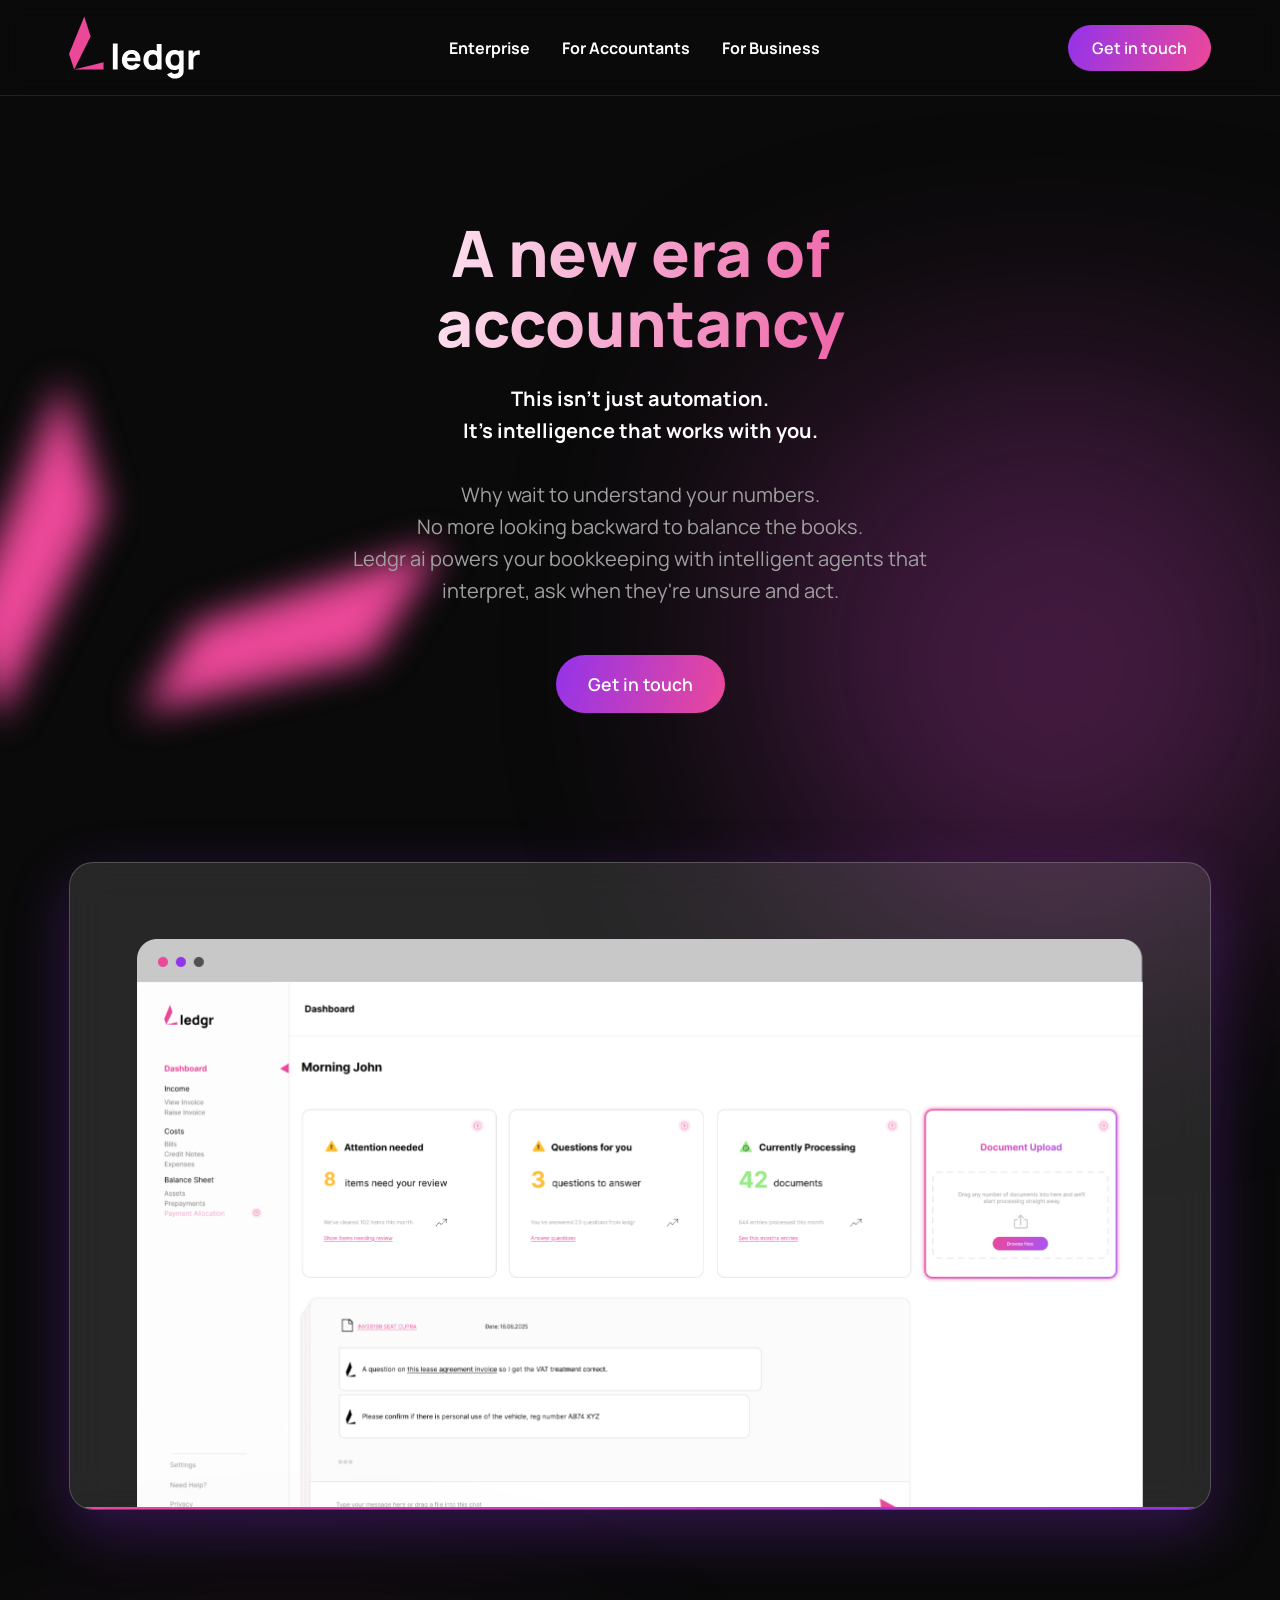
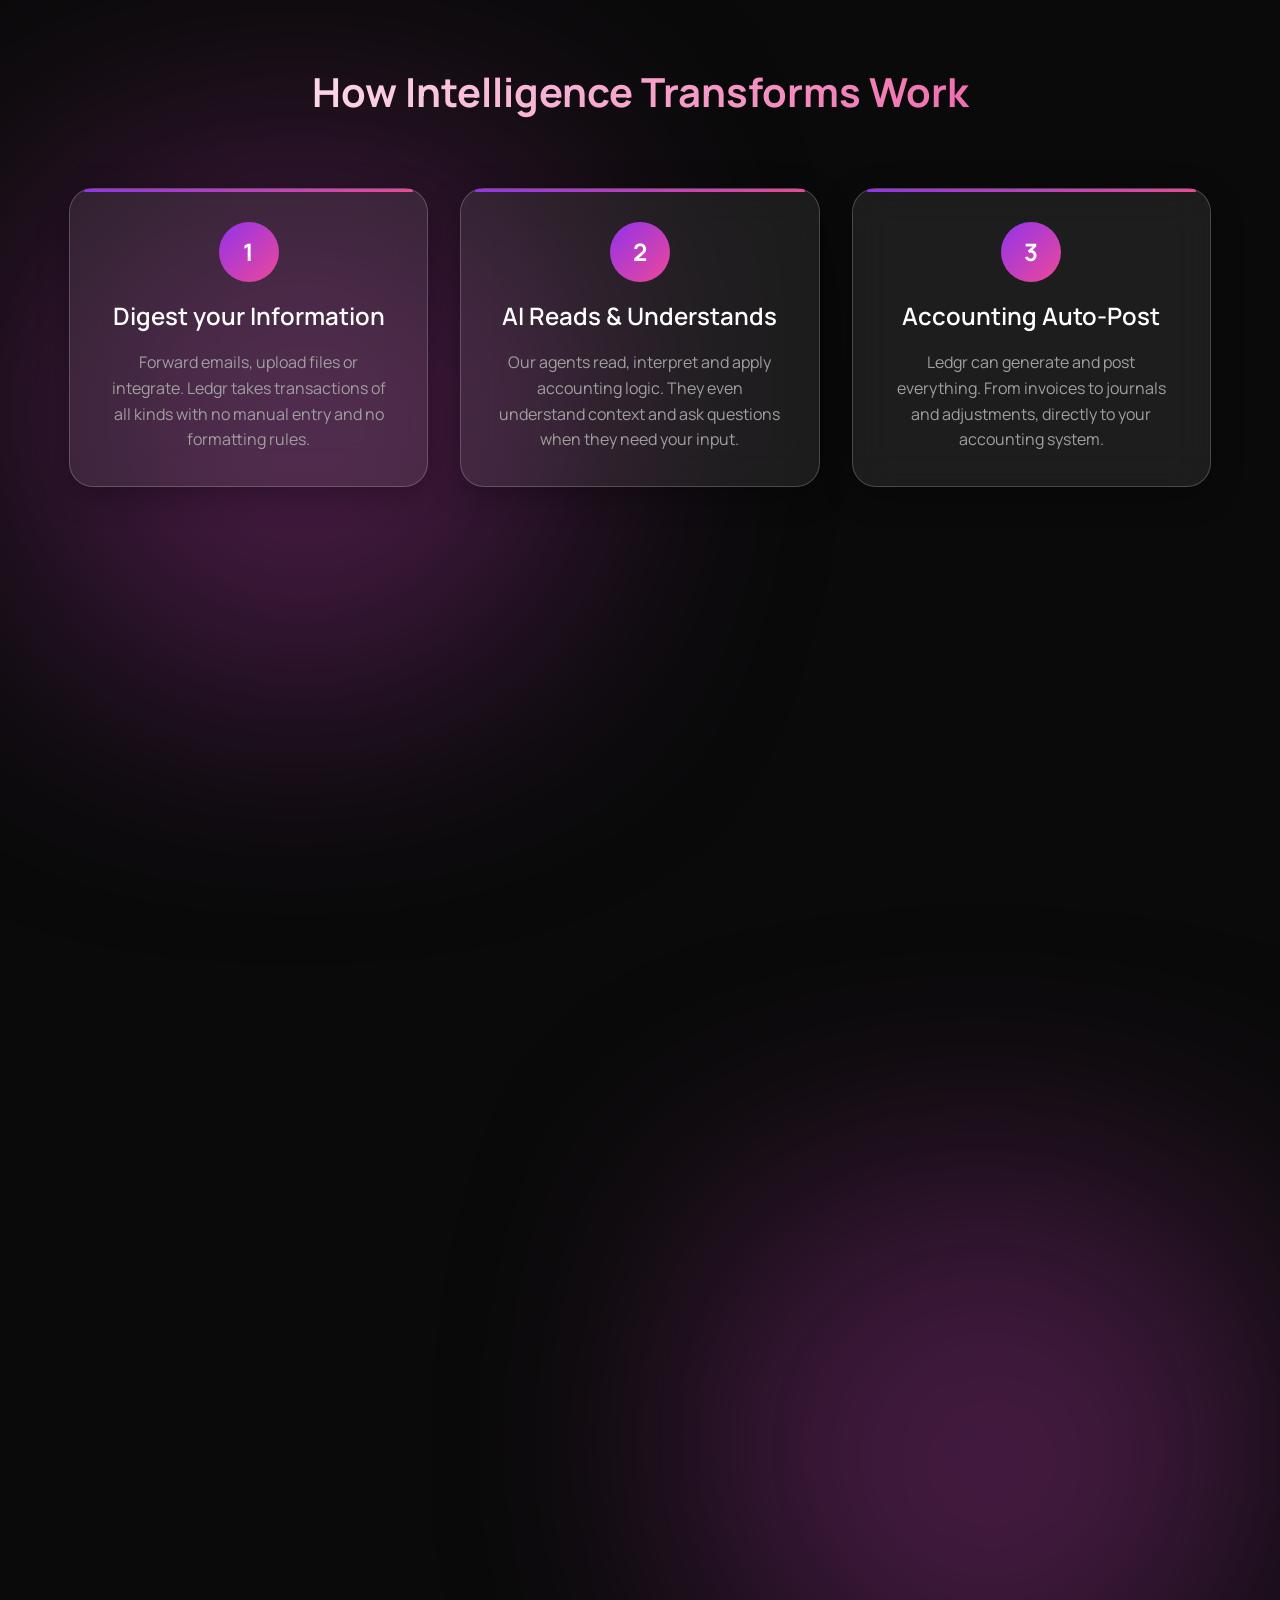
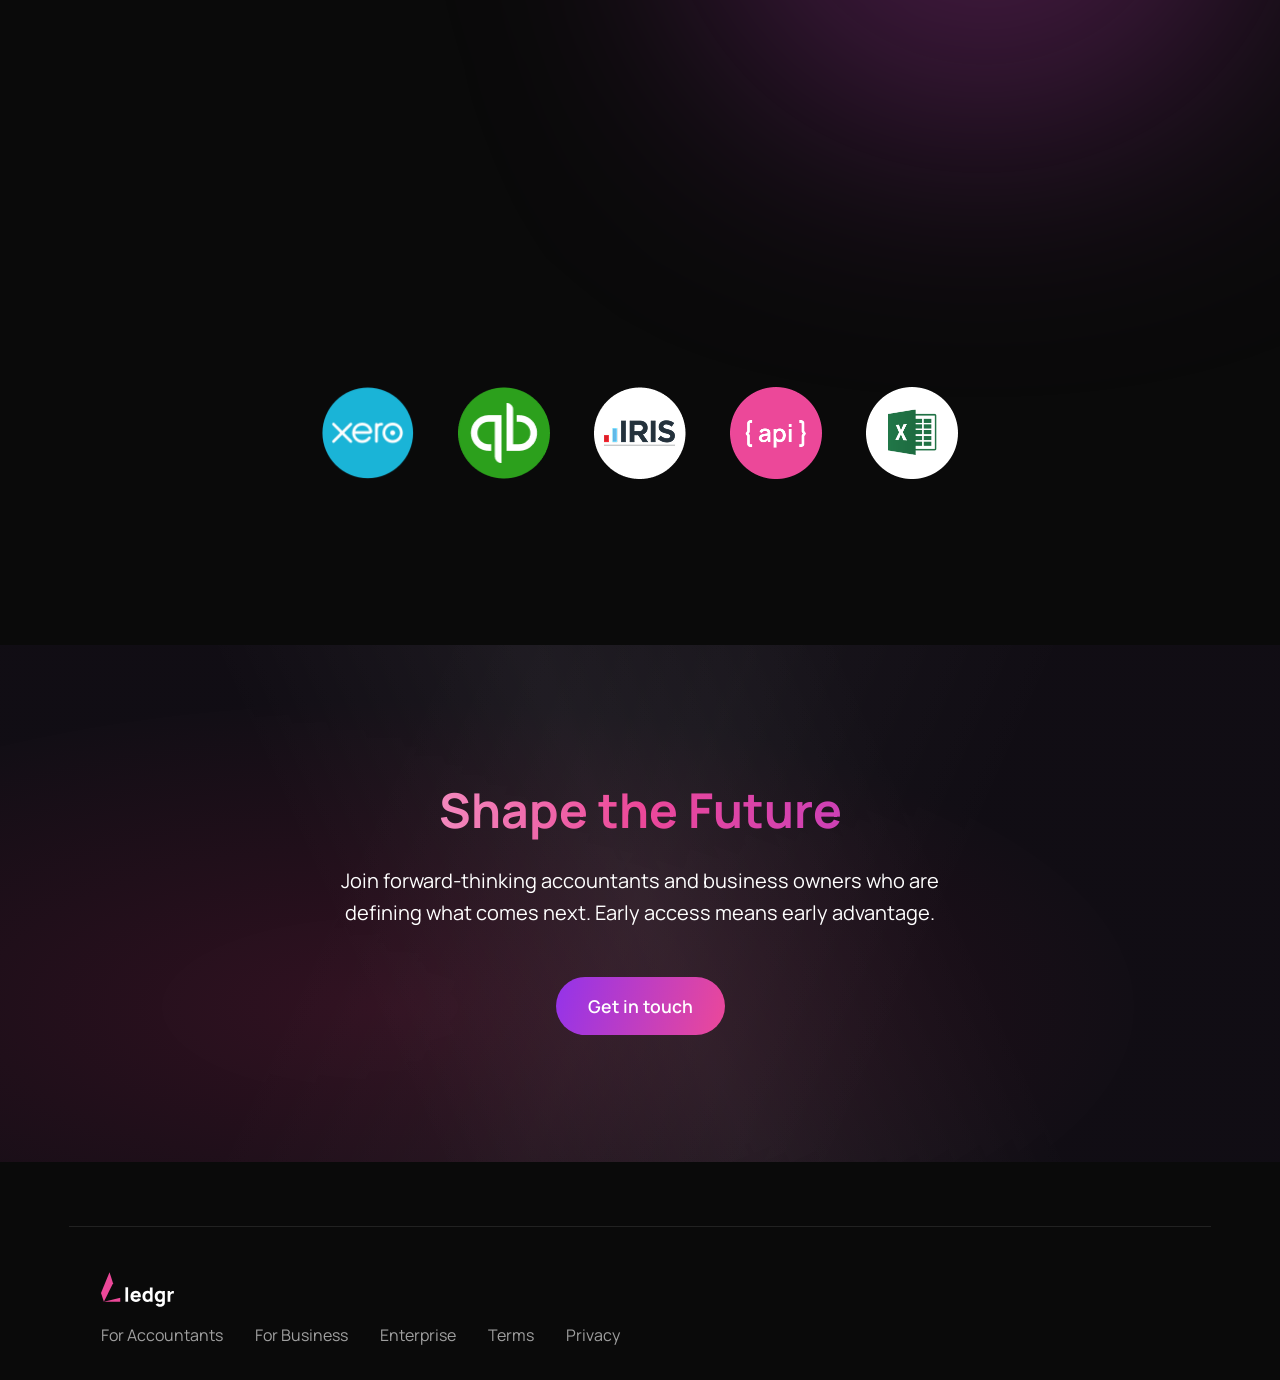
==== commit 00170845: "Fix Enterprise page: CTA heading/subtext, tool icons, parallax fractal" ====
--- a/index.html
+++ b/index.html
@@ -20,13 +20,13 @@
 			<a href="/"><img src="./images/logo.svg" alt="ledgr logo" /></a>
 			<nav>
 				<ul>
+					<li><a href="./for-enterprise">Enterprise</a></li>
 					<li><a href="./for-accountants">For Accountants</a></li>
 					<li><a href="./for-business">For Business</a></li>
-					<li><a href="#get-a-demo" class="modal-link">Get a demo</a></li>
 				</ul>
 			</nav>
 			<div class="header-right">
-				<a href="#join-waiting-list" class="button modal-link"><span>Join Waitlist</span></a>
+				<a href="#get-a-demo" class="button modal-link"><span>Get in touch</span></a>
 				<a href="#" class="button button-secondary toggle-nav"><span>Menu</span></a>
 			</div>
 		</div>
@@ -44,8 +44,7 @@
 					<p>Why wait to understand your numbers. <br/>No more looking backward to balance the books. <br/>Ledgr ai powers your bookkeeping with intelligent agents that interpret, ask when they're unsure and act.</p>
 				</article>
 				<div class="buttons">
-					<a href="#join-waiting-list" class="button modal-link animate animated-delay-600" data-animate="fadeInUp"><span>Join the Waitlist</span></a>
-					<a href="#get-a-demo" class="button button-secondary modal-link animate animated-delay-800" data-animate="fadeInUp"><span>Get a demo</span></a>
+					<a href="#get-a-demo" class="button modal-link animate animated-delay-600" data-animate="fadeInUp"><span>Get in touch</span></a>
 				</div>
 			</div>
 		</section>
@@ -79,7 +78,7 @@
 					</div>
 				</div>
 				<div class="buttons animate" data-animate="fadeInUp">
-					<a href="#join-waiting-list" class="button modal-link"><span>Join the Waitlist</span></a>
+					<a href="#get-a-demo" class="button modal-link"><span>Get in touch</span></a>
 				</div>
 			</div>
 		</section>
@@ -142,7 +141,7 @@
 				<h2 class="animate" data-animate="fadeInUp">Shape the Future</h2>
 				<p class="animate animated-delay-200" data-animate="fadeInUp">Join forward-thinking accountants and business owners who are defining what comes next. Early access means early advantage.</p>
 				<div class="buttons animate animated-delay-400" data-animate="fadeInUp">
-					<a href="#join-waiting-list" class="button modal-link"><span>Join the Waitlist</span></a>
+					<a href="#get-a-demo" class="button modal-link"><span>Get in touch</span></a>
 				</div>
 			</div>
 		</section>
@@ -154,6 +153,7 @@
 					<ul>
 						<li><a href="./for-accountants">For Accountants</a></li>
 						<li><a href="./for-business">For Business</a></li>
+						<li><a href="./for-enterprise">Enterprise</a></li>
 						<li><a href="./terms">Terms</a></li>
 						<li><a href="./privacy">Privacy</a></li>
 					</ul>
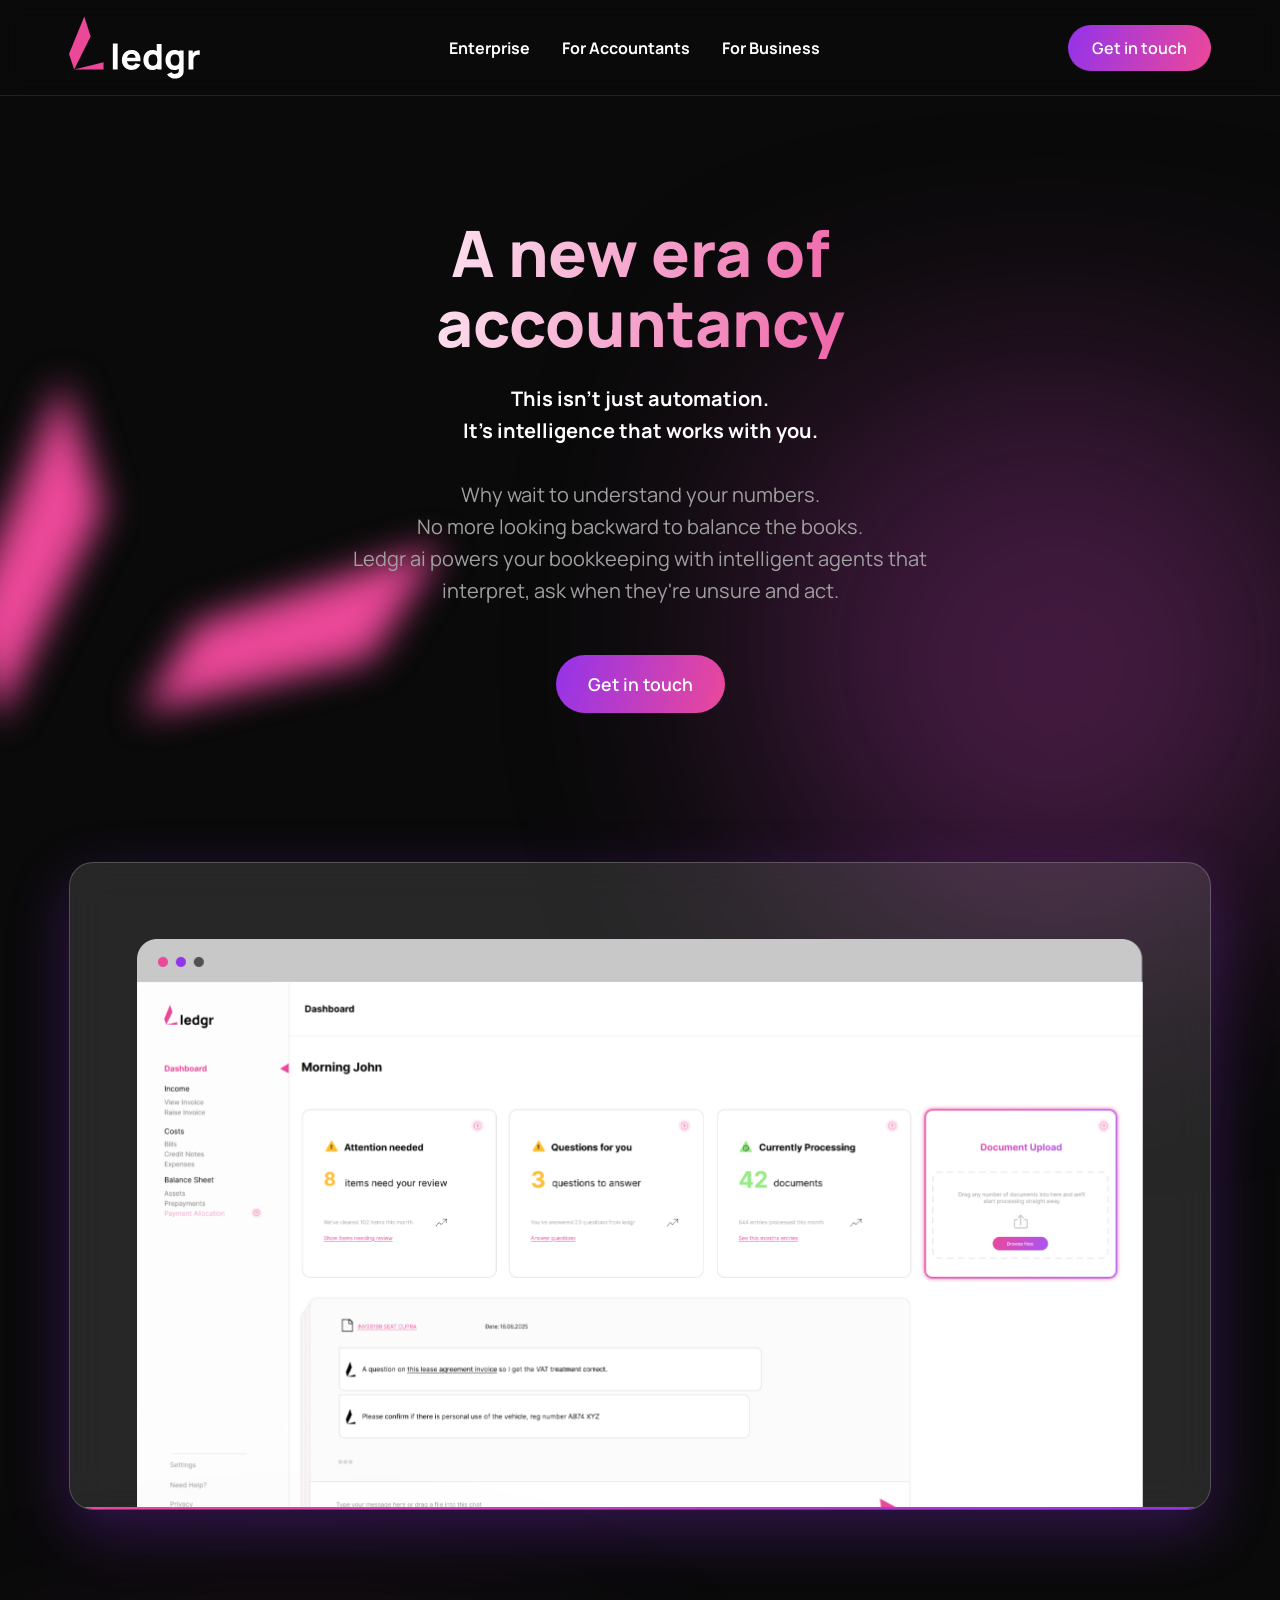
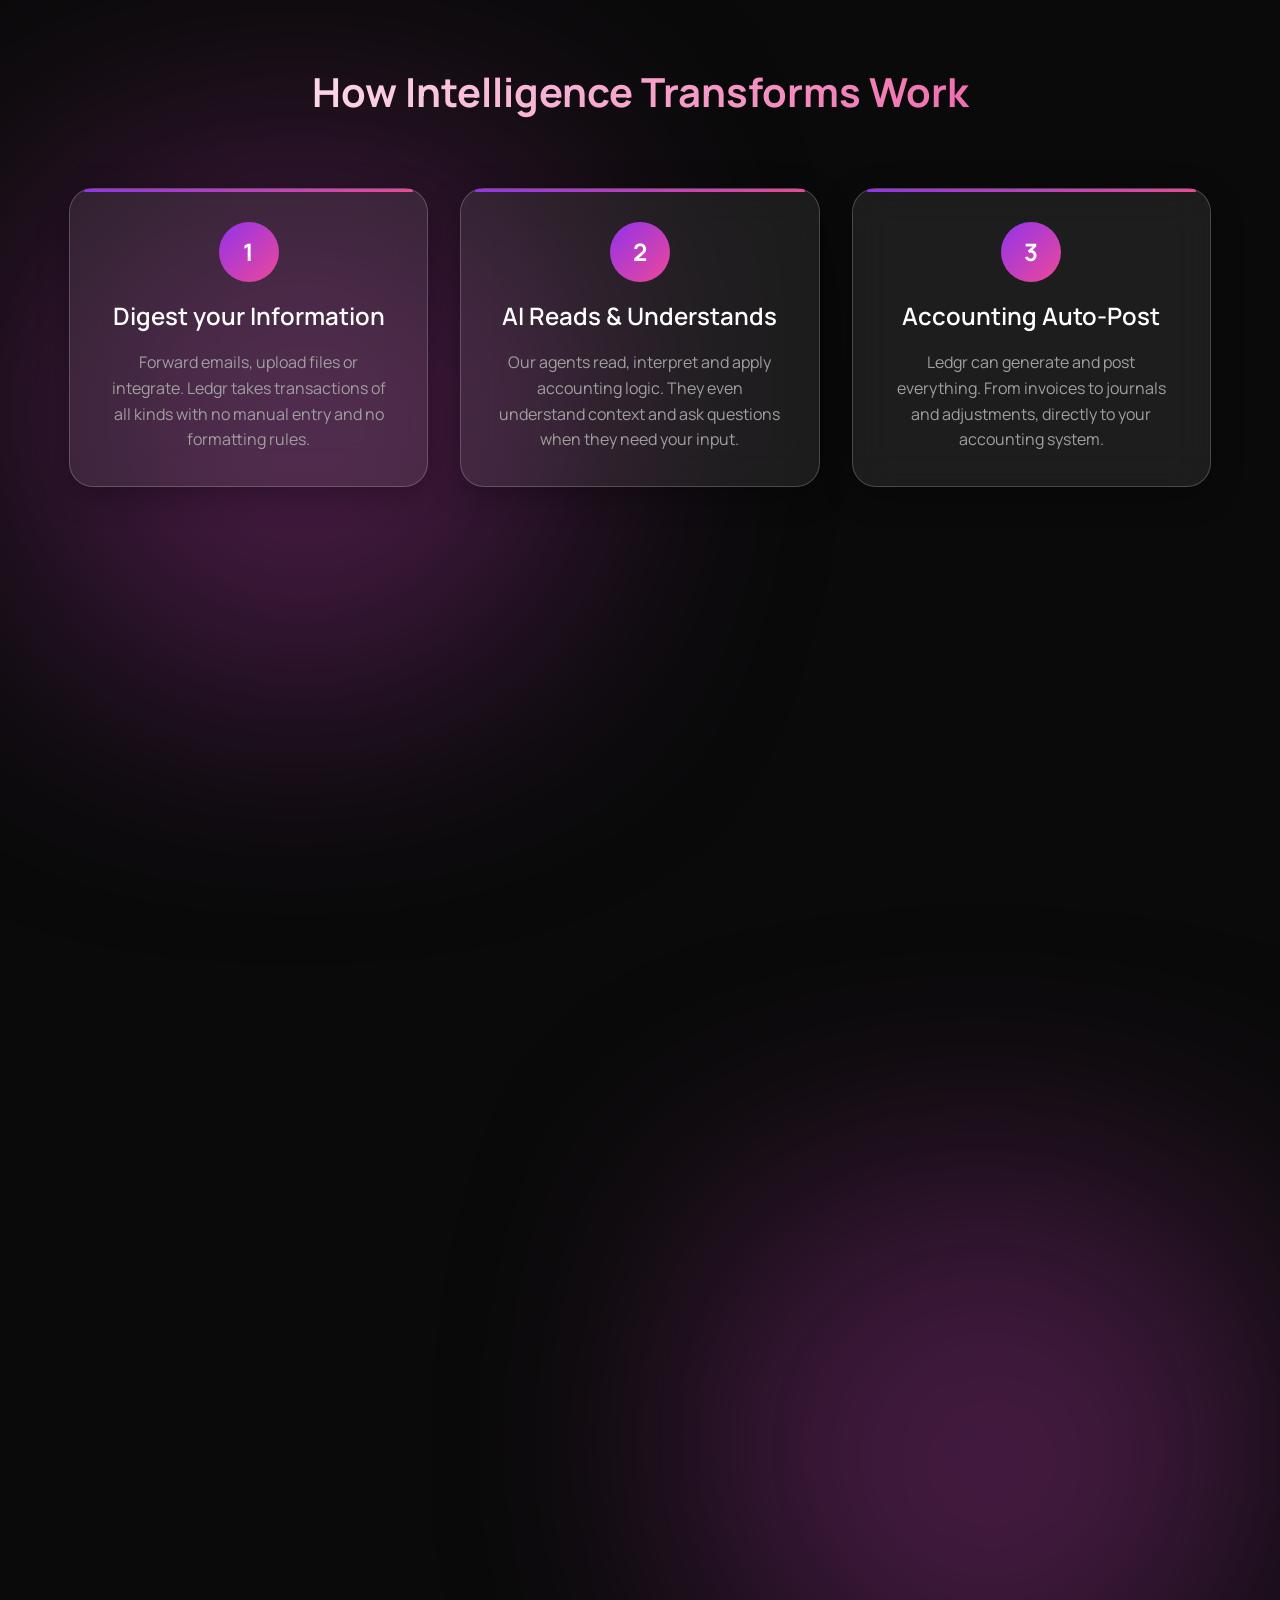
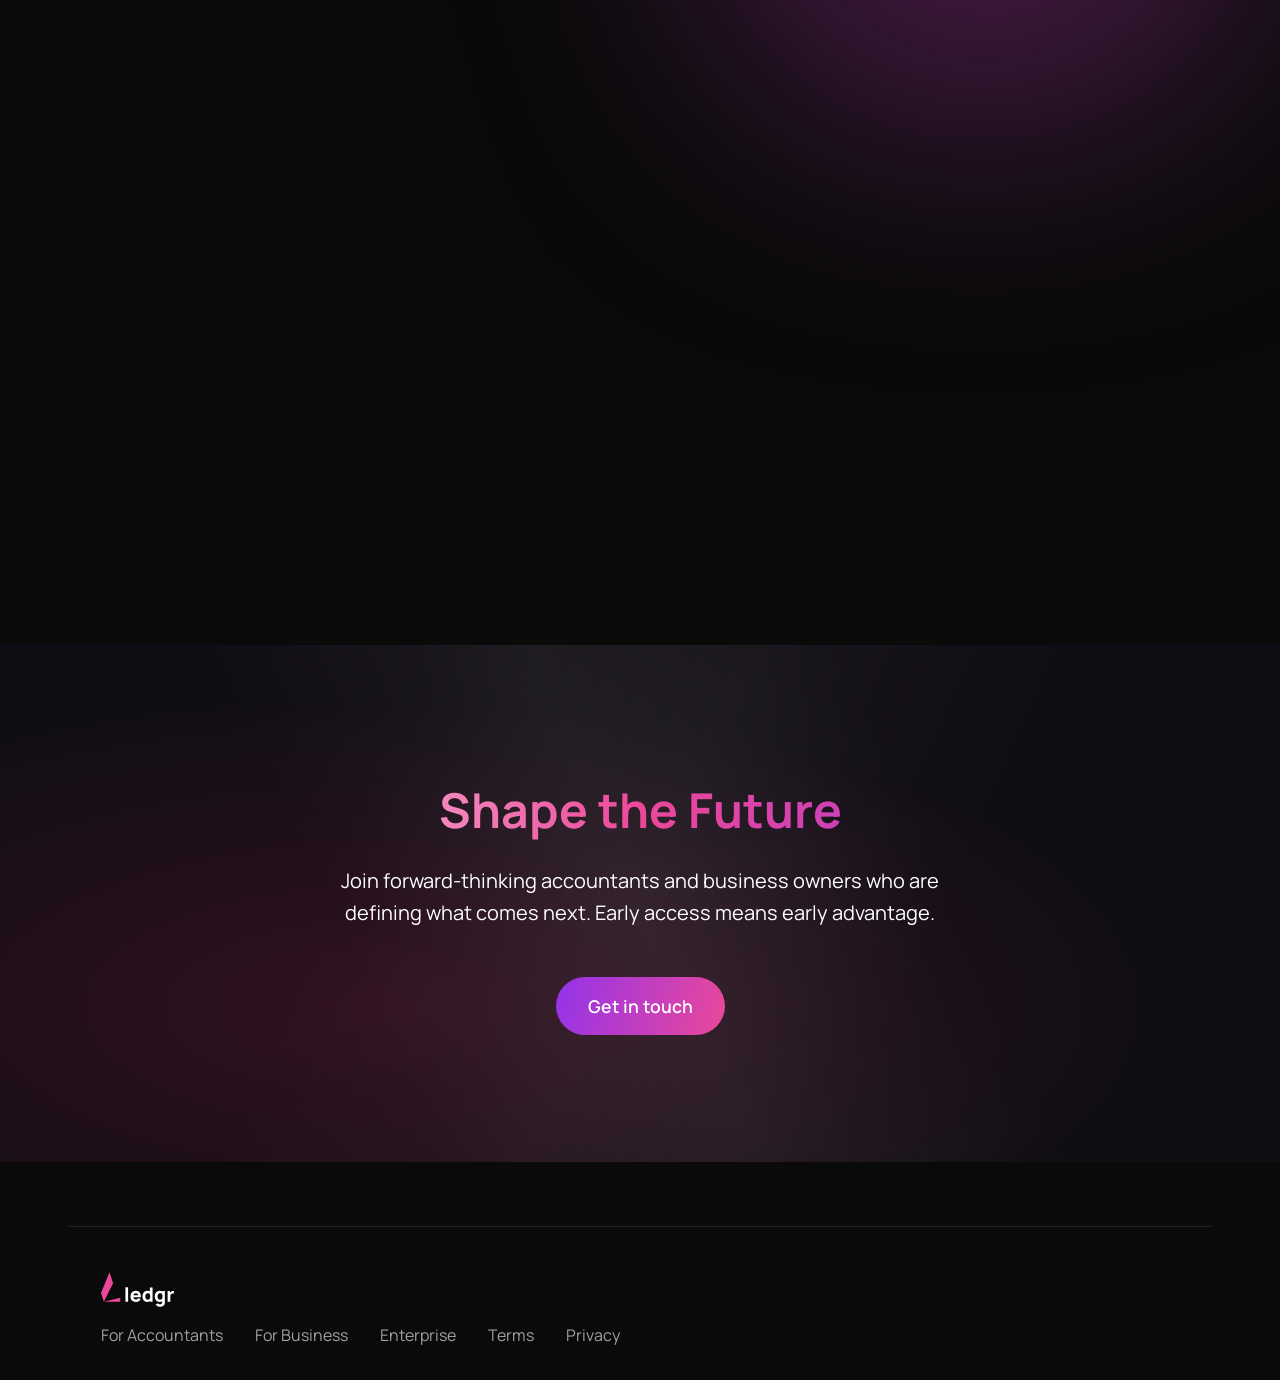
==== commit b6fdcc44: "Point contact form at the correct Brevo form (list 10)" ====
--- a/index.html
+++ b/index.html
@@ -172,8 +172,8 @@
 
 			<div class="modal-form">
 				<div class="modal-form-heading">
-					<h5>Start your Ledgr journey today</h5>
-					<p>Get your name on the list to be one of the first to try Ledgr.ai</p>
+					<h5>Get in touch with Ledgr</h5>
+					<p>Contact us for more information or to book a meeting or start a conversation with the team.</p>
 				</div>
 
 				<div class="sib-form">
@@ -198,8 +198,8 @@
 				            
 				        >
 				        	<div class="modal-form-success">
-								<h5>Check your inbox!</h5>
-								<p>Thanks for your interest in Legdr!<br/>Keep an eye on your inbox!</p>
+								<h5>Thanks, we've got it!</h5>
+								<p>Thanks for reaching out.<br/>A member of the Ledgr team will be in touch shortly.</p>
 								<div class="buttons">
 									<a href="/" class="button close-modal-window-link"><span>Back to site</span></a>
 								</div>
@@ -216,37 +216,9 @@
 				            <form
 				                id="sib-form"
 				                method="POST"
-				                action="https://a8857b0c.sibforms.com/serve/[base64]"
+				                action="https://a8857b0c.sibforms.com/serve/[base64]"
 				                data-type="subscription"
 				            >
-				                <div>
-				                    <div class="sib-checkbox-group sib-form-block">
-				                        <div class="form__entry entry_mcq">
-				                            <div class="form__label-row">
-				                                <div class="modal-form-checkboxes">
-				                                    <div class="entry__choice">
-				                                        <label class="checkbox__label">
-				                                            <input type="checkbox" class="input_replaced" name="PROSPECT_REQUEST[]" data-value="get a demo" value="get a demo" data-required="true" />
-				                                            <span class="checkbox checkbox_tick_positive"></span>
-				                                            <span>Request a demo</span>
-				                                        </label>
-				                                    </div>
-				                                    <div class="entry__choice">
-				                                        <label class="checkbox__label">
-				                                            <input type="checkbox" class="input_replaced" name="PROSPECT_REQUEST[]" data-value="join the waiting list" value="join the waiting list" data-required="true" />
-				                                            <span class="checkbox checkbox_tick_positive"></span>
-				                                            <span>Add me to the waiting list</span>
-				                                        </label>
-				                                    </div>
-				                                </div>
-				                            </div>
-				                            <label
-				                                class="entry__error entry__error--primary"
-				                            >
-				                            </label>
-				                        </div>
-				                    </div>
-				                </div>
 				                <div>
 				                    <div class="modal-form-field sib-input sib-form-block">
 				                        <div class="form__entry entry_block">
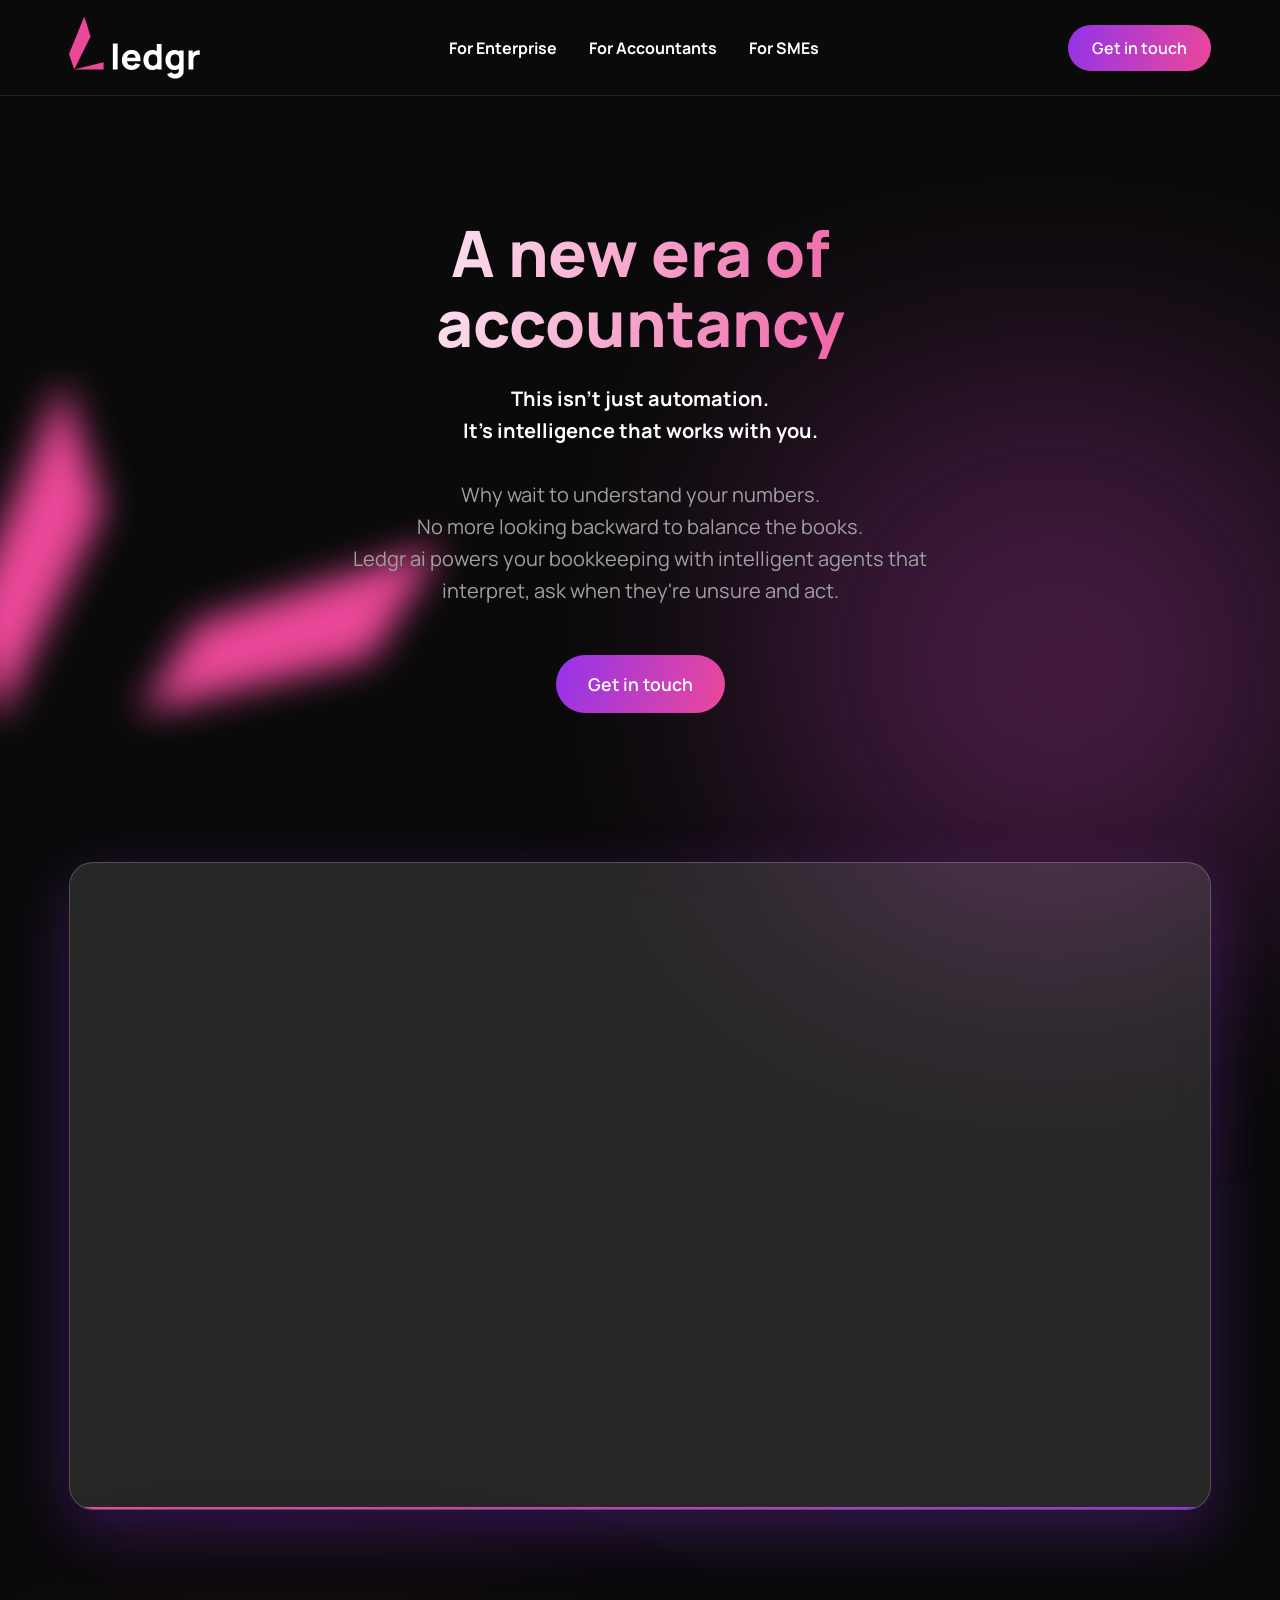
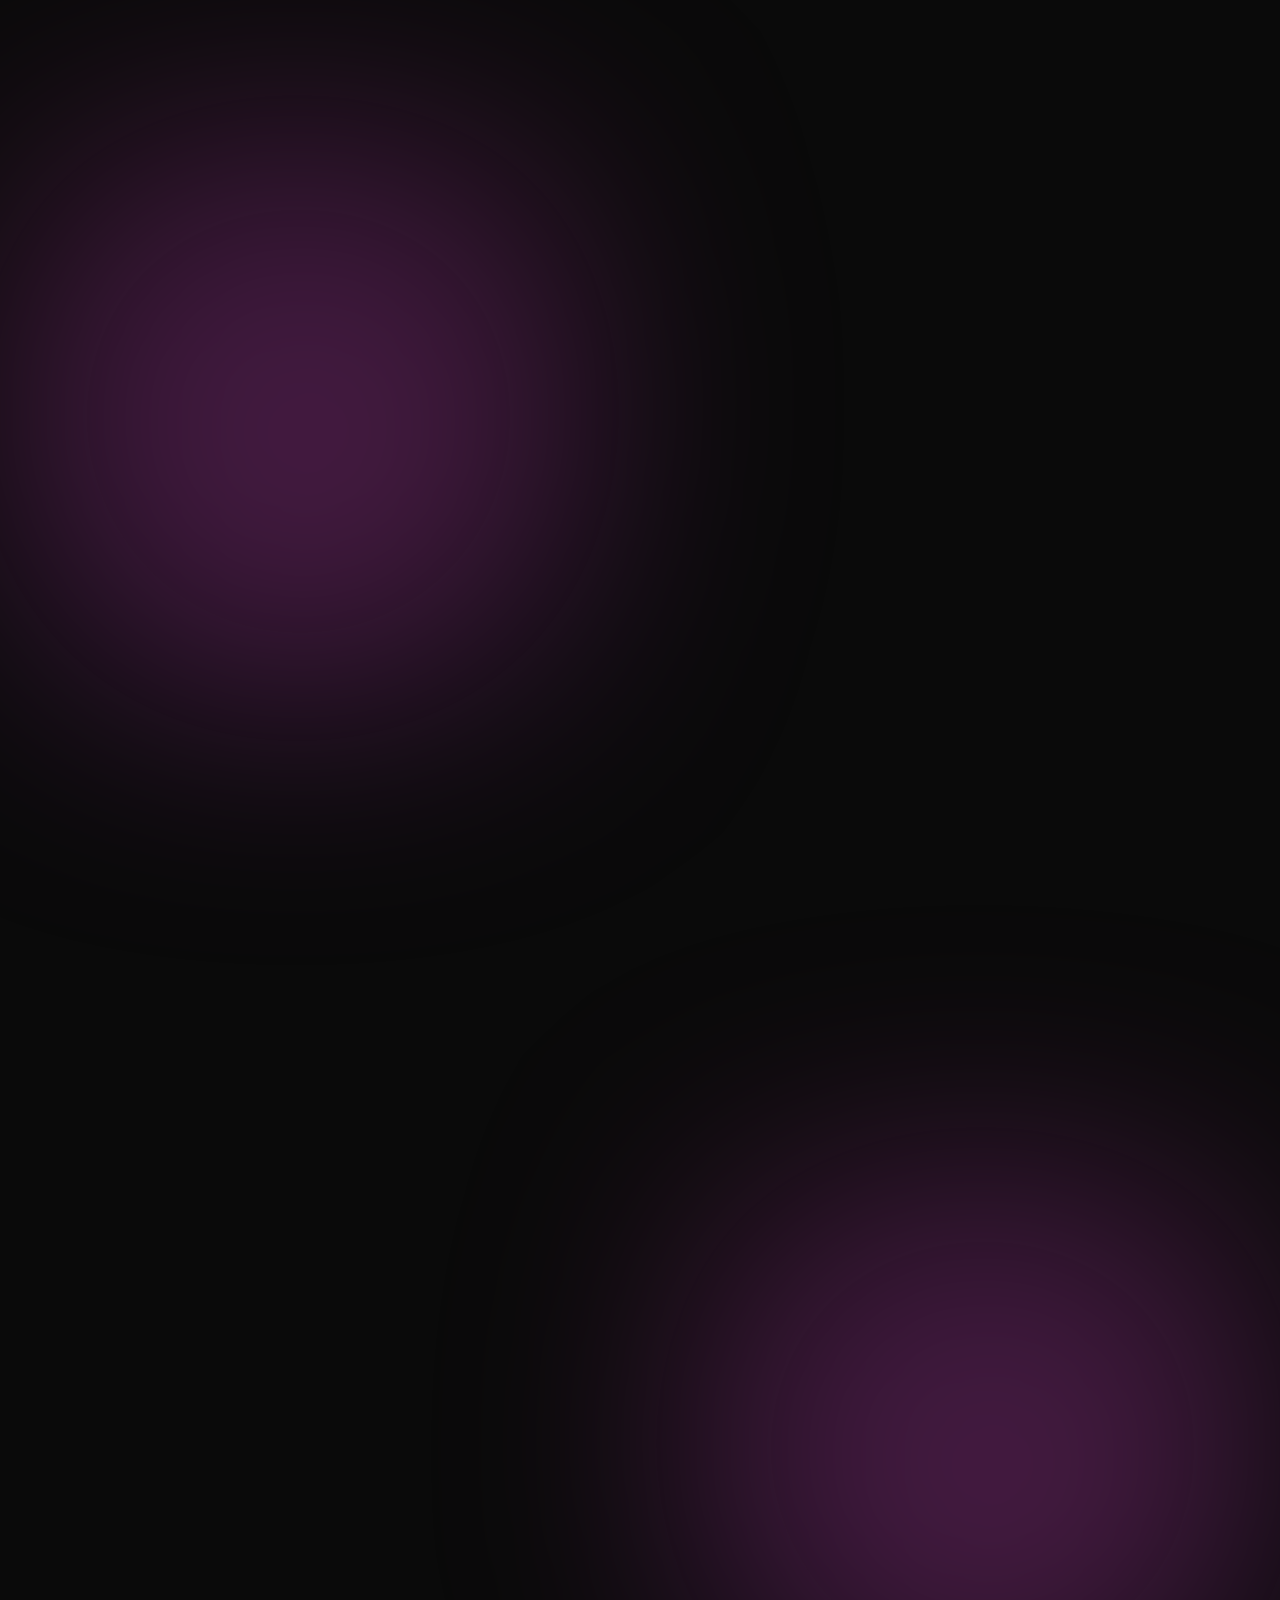
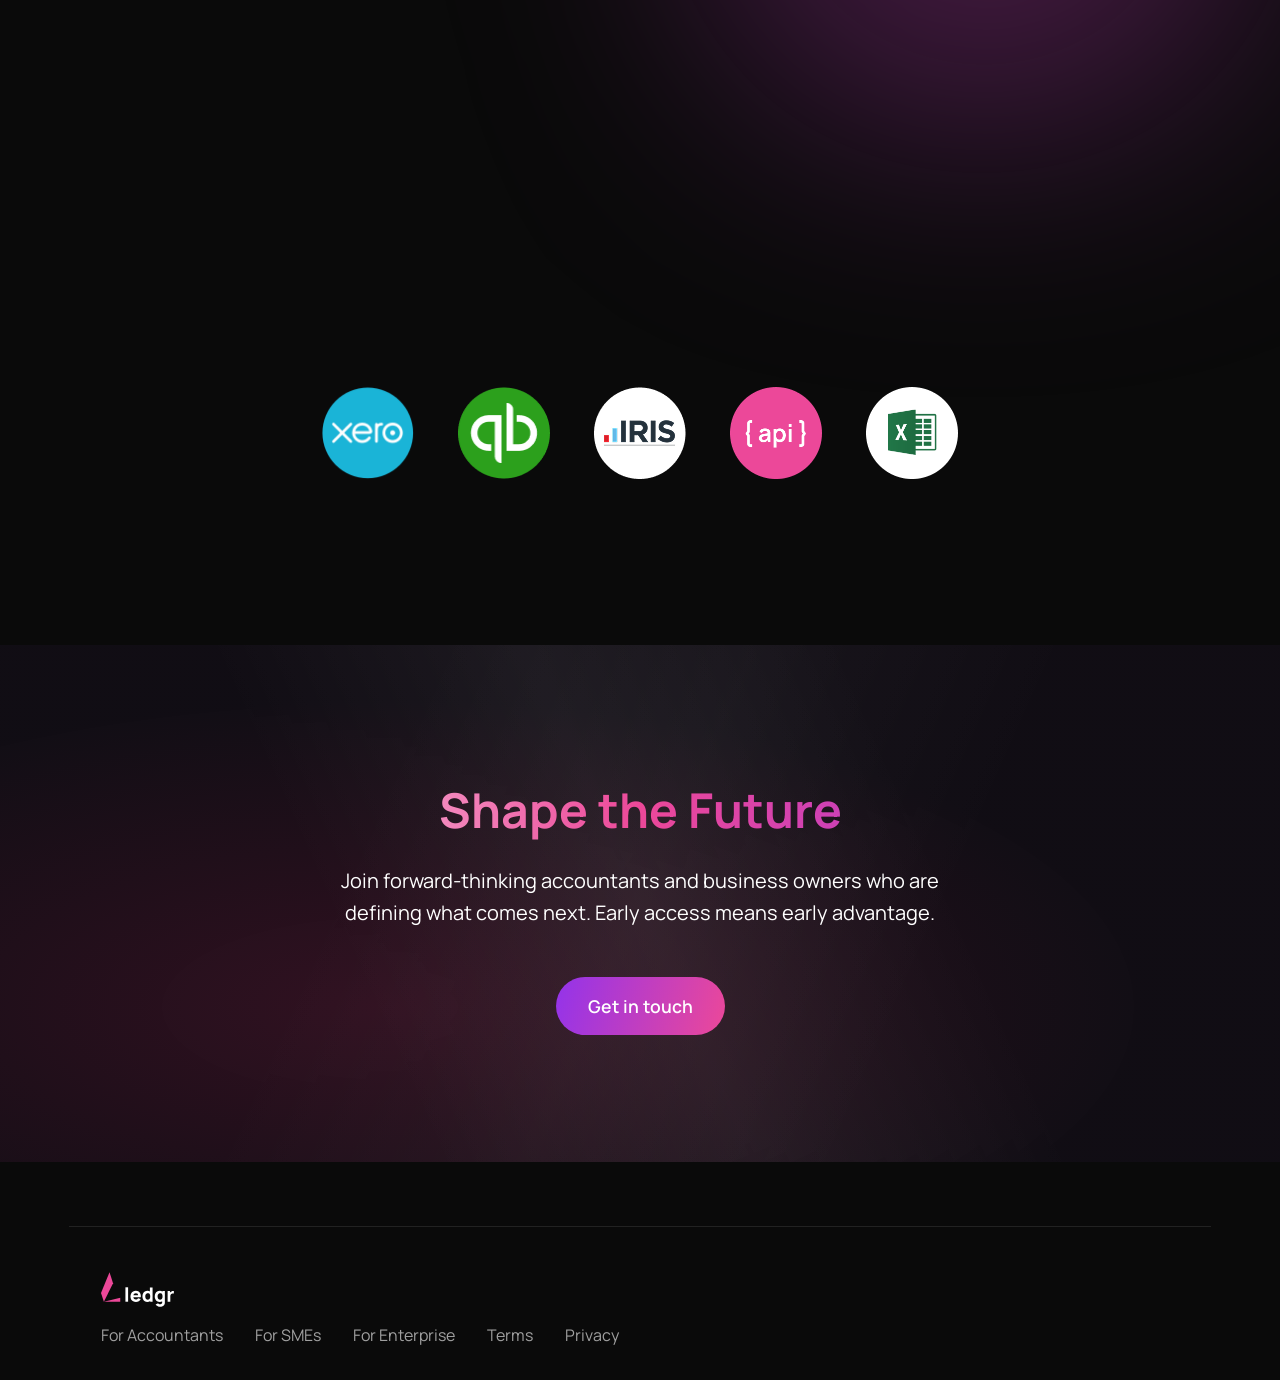
==== commit d7f543ef: "Nav label updates, heading gradient fixes, copy changes" ====
--- a/index.html
+++ b/index.html
@@ -20,9 +20,9 @@
 			<a href="/"><img src="./images/logo.svg" alt="ledgr logo" /></a>
 			<nav>
 				<ul>
-					<li><a href="./for-enterprise">Enterprise</a></li>
+					<li><a href="./for-enterprise">For Enterprise</a></li>
 					<li><a href="./for-accountants">For Accountants</a></li>
-					<li><a href="./for-business">For Business</a></li>
+					<li><a href="./for-business">For SMEs</a></li>
 				</ul>
 			</nav>
 			<div class="header-right">
@@ -152,8 +152,8 @@
 				<nav>
 					<ul>
 						<li><a href="./for-accountants">For Accountants</a></li>
-						<li><a href="./for-business">For Business</a></li>
-						<li><a href="./for-enterprise">Enterprise</a></li>
+						<li><a href="./for-business">For SMEs</a></li>
+						<li><a href="./for-enterprise">For Enterprise</a></li>
 						<li><a href="./terms">Terms</a></li>
 						<li><a href="./privacy">Privacy</a></li>
 					</ul>
